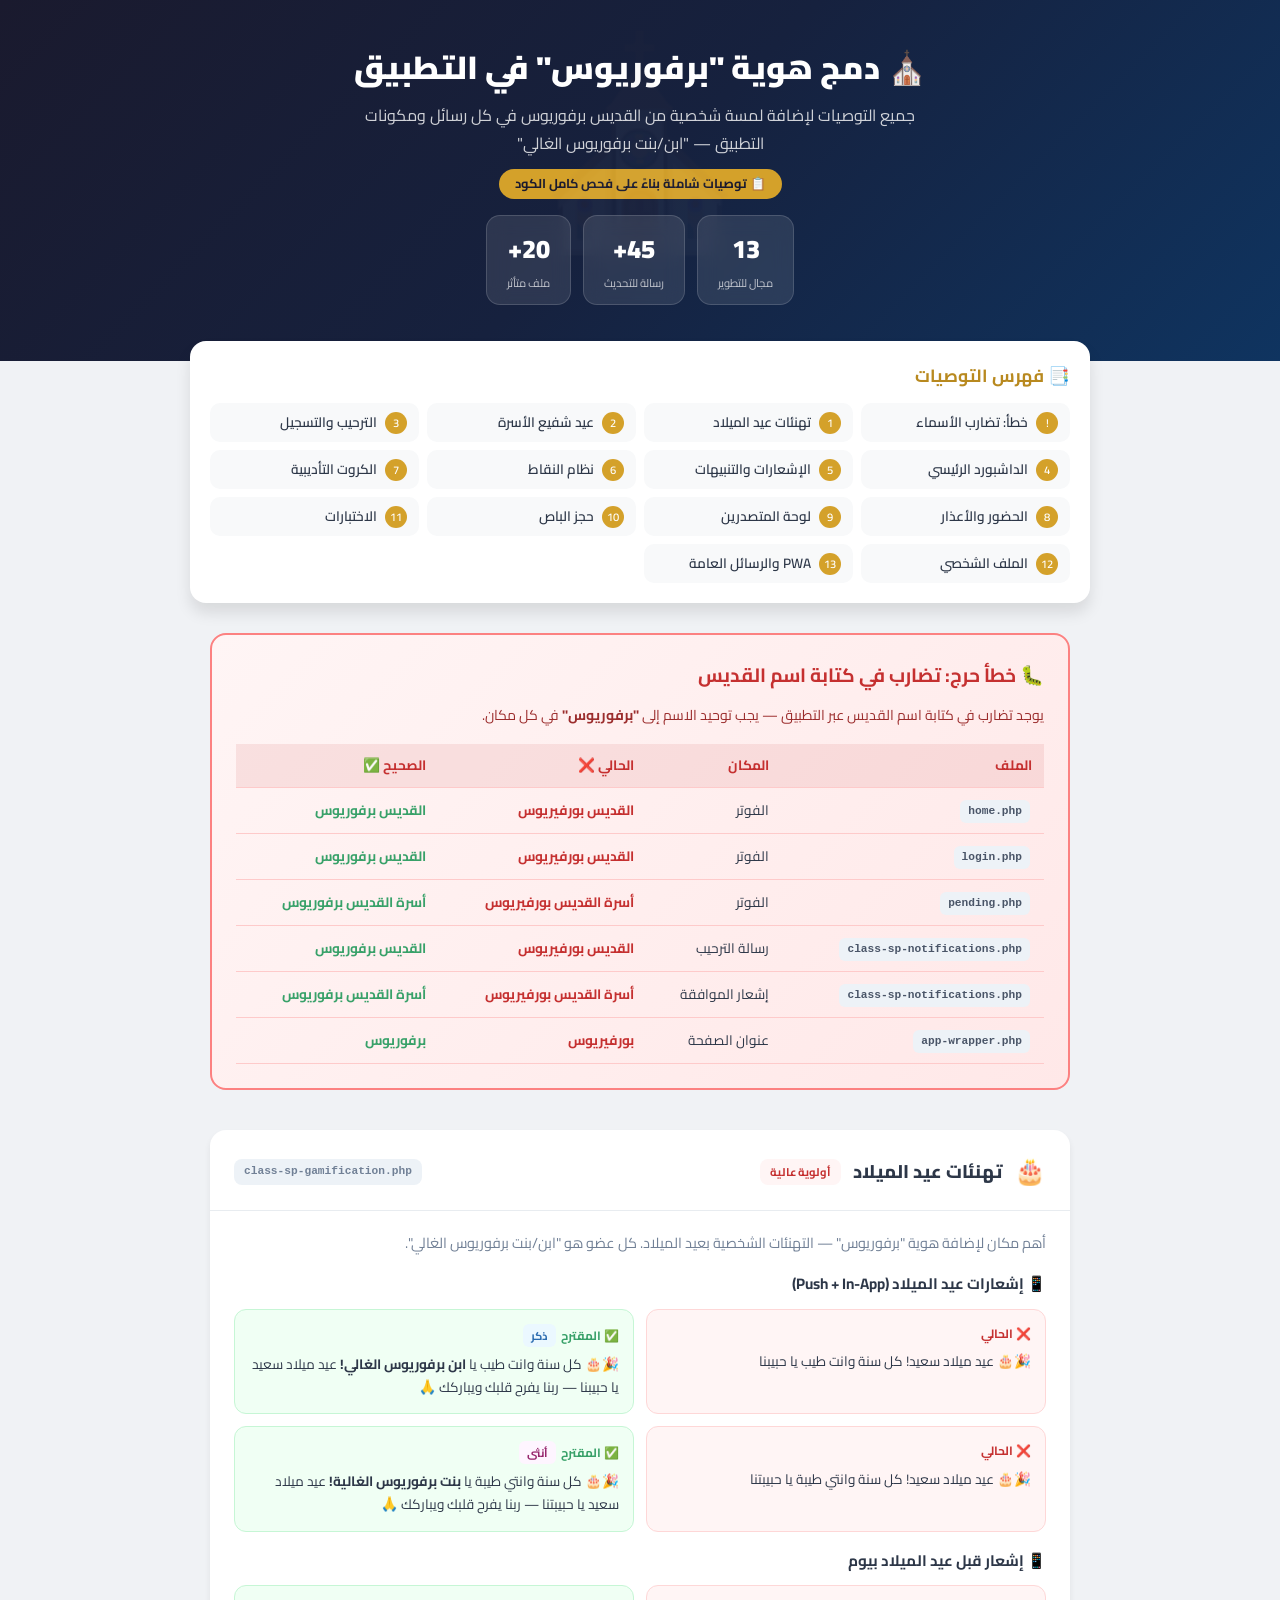
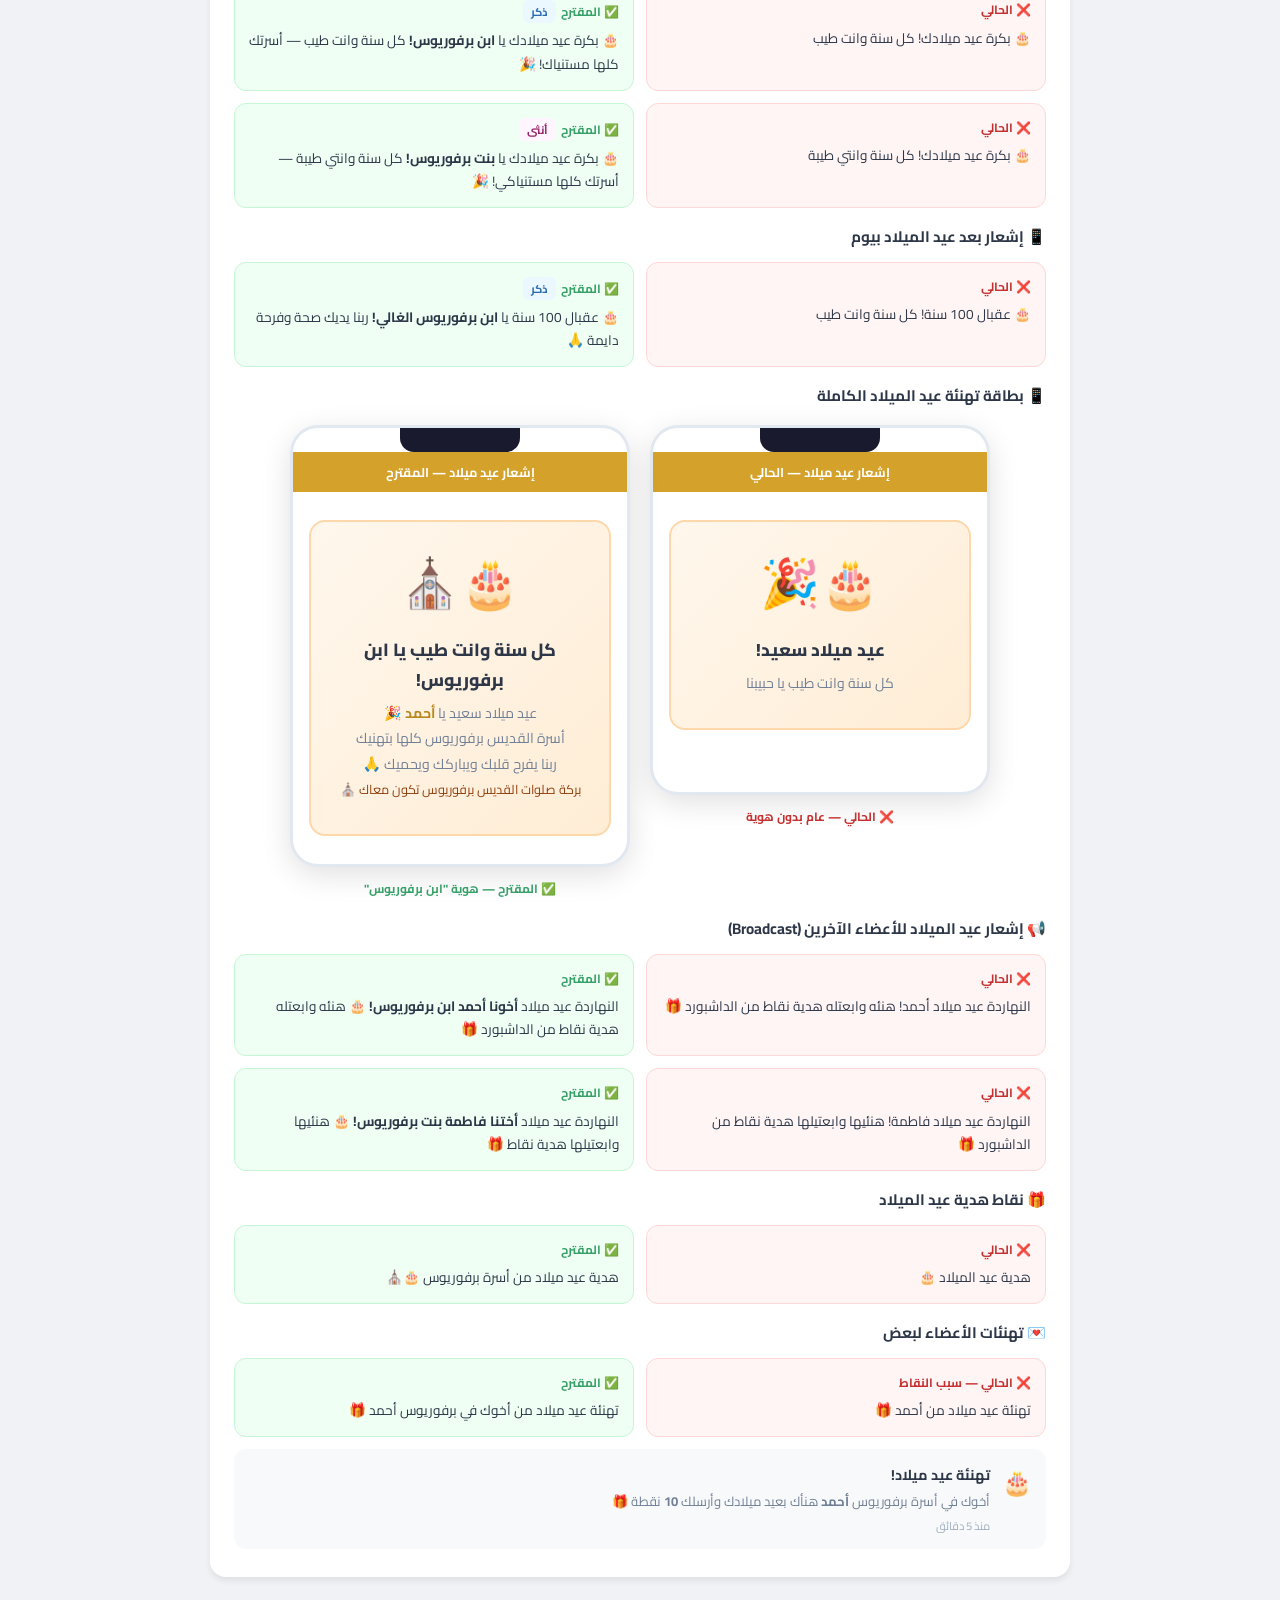
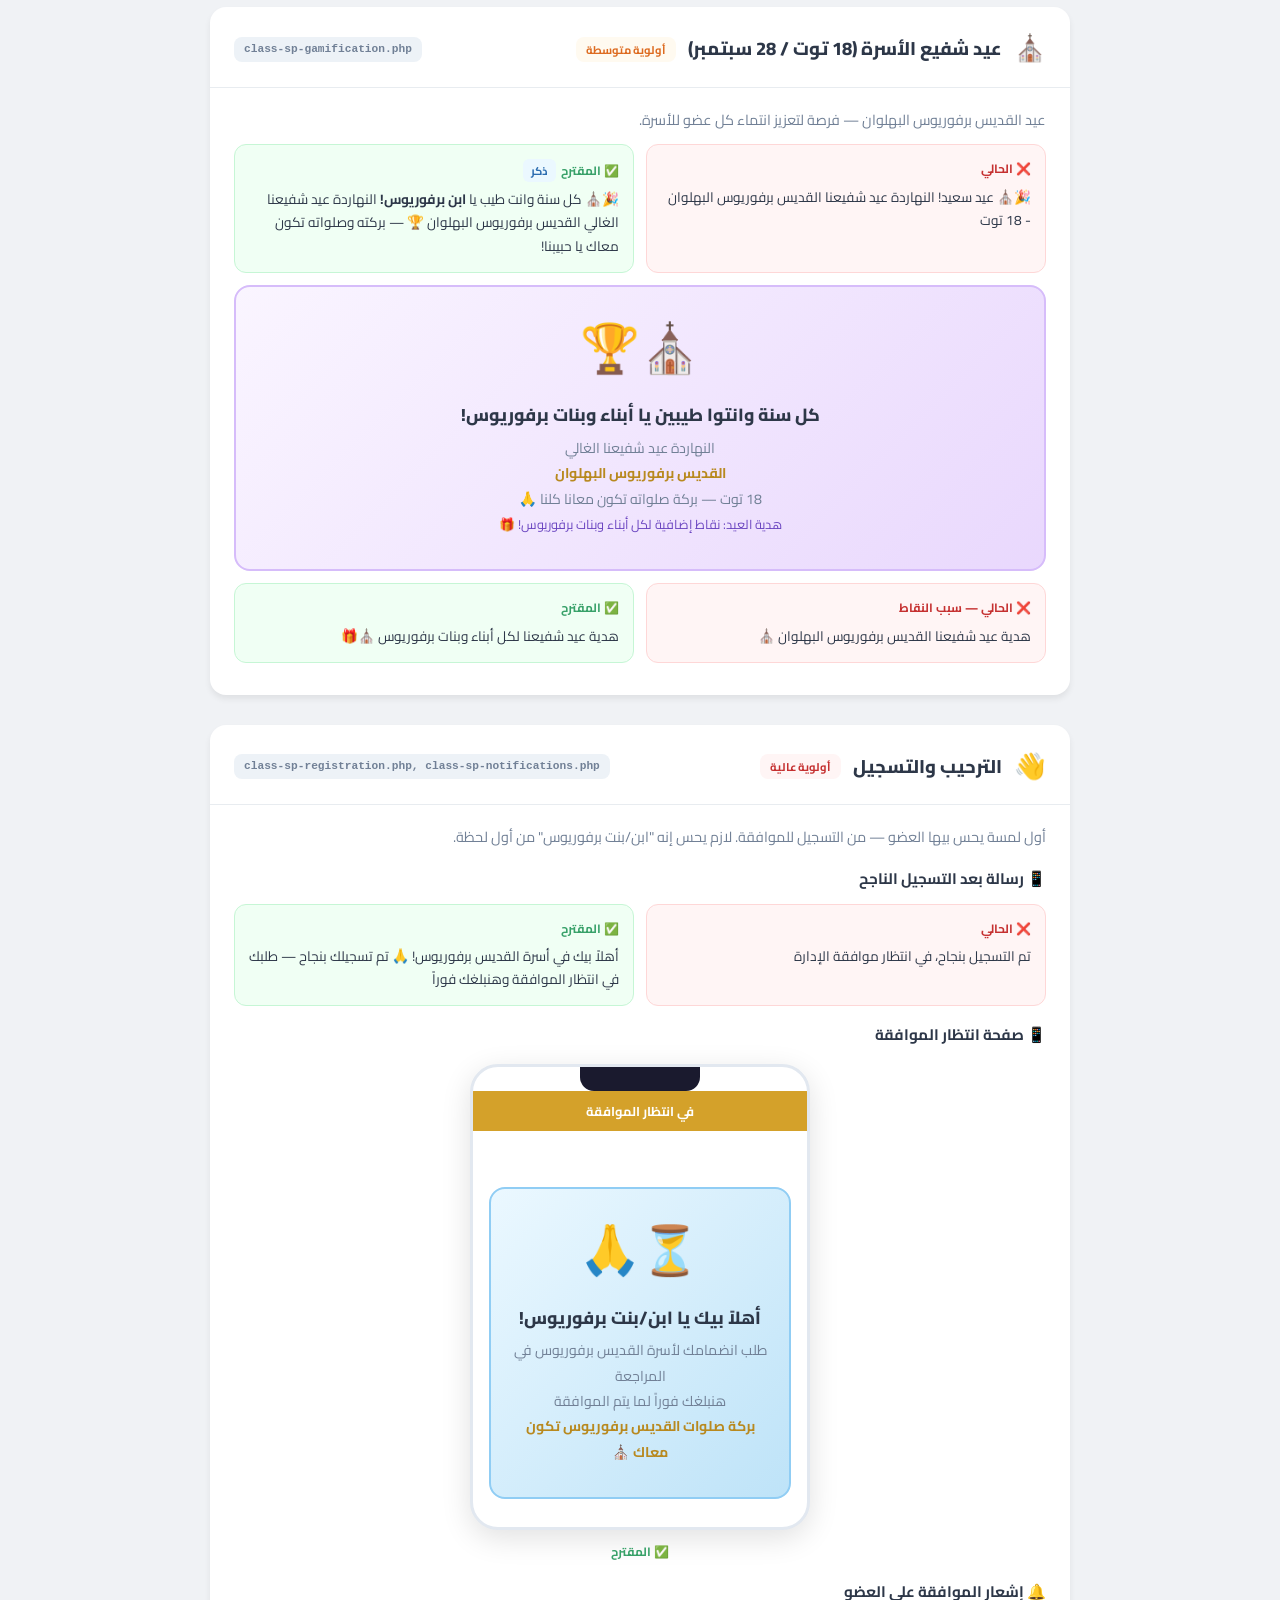
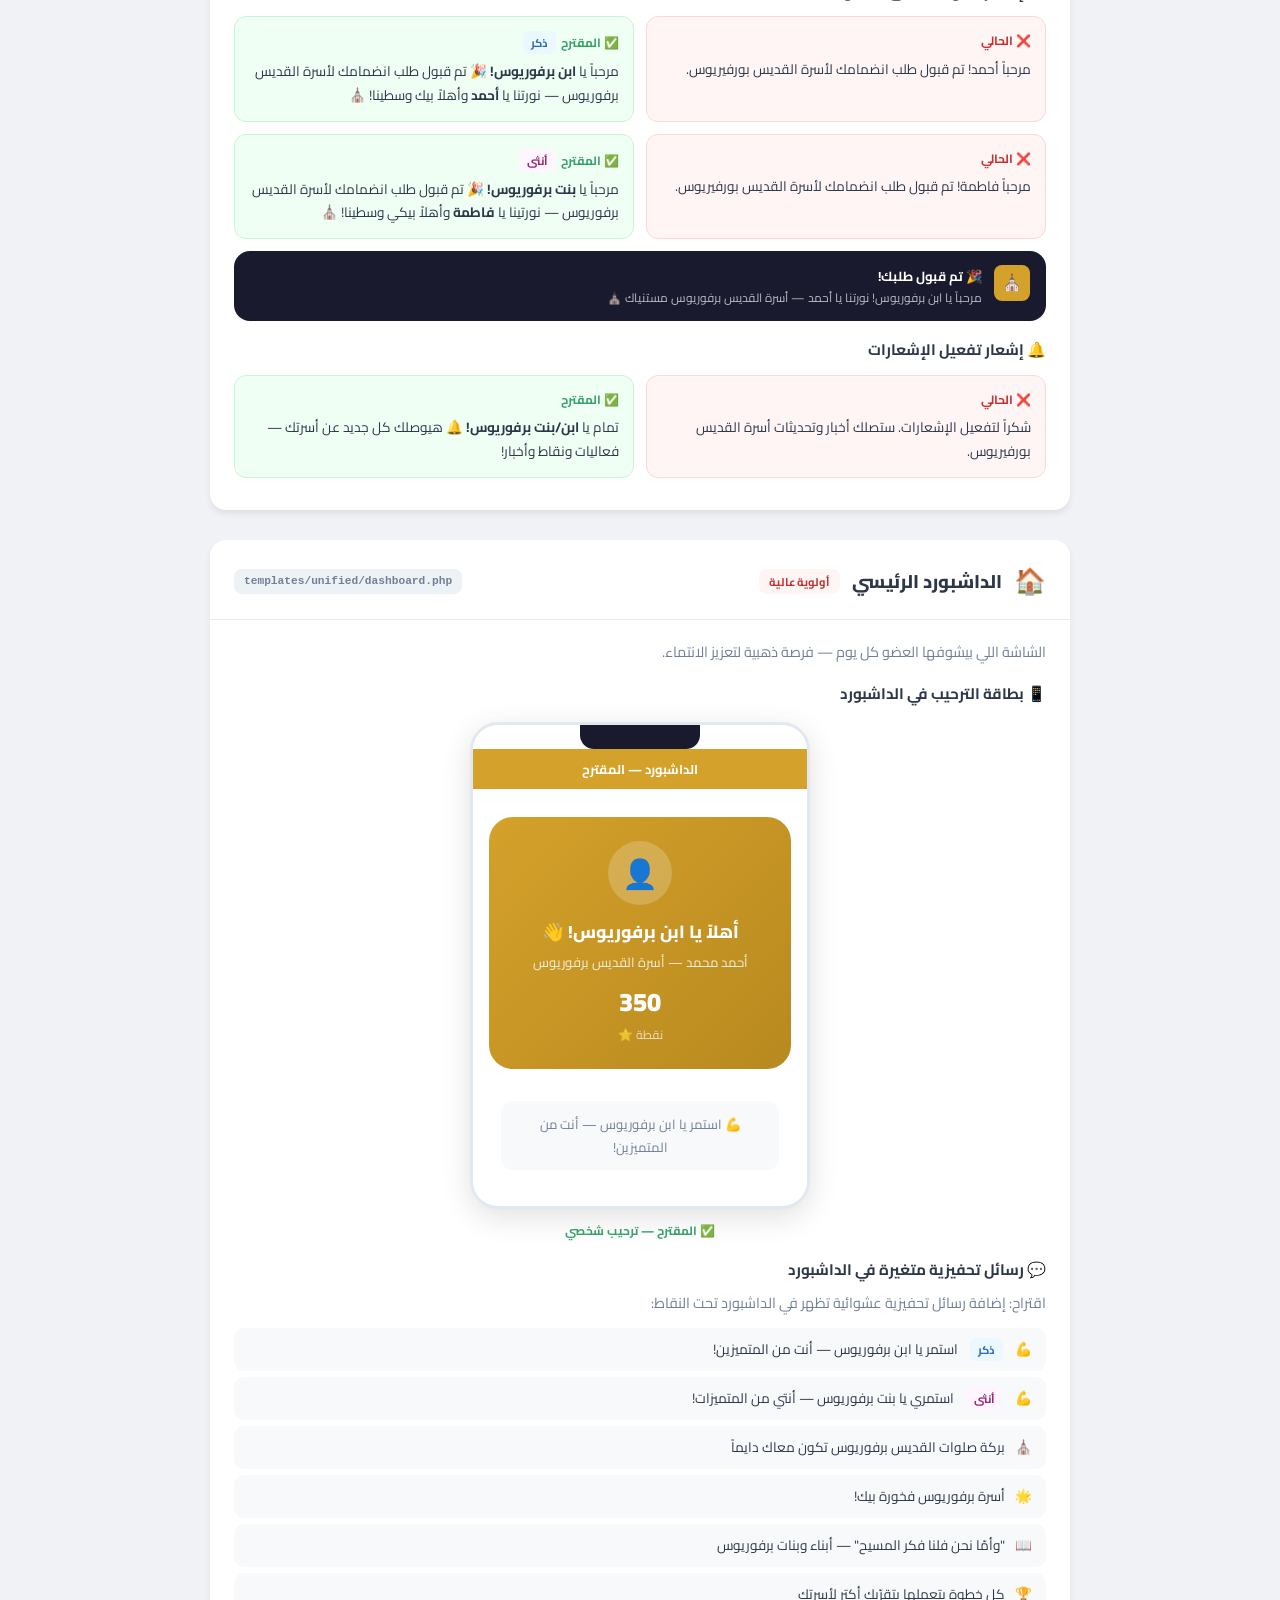
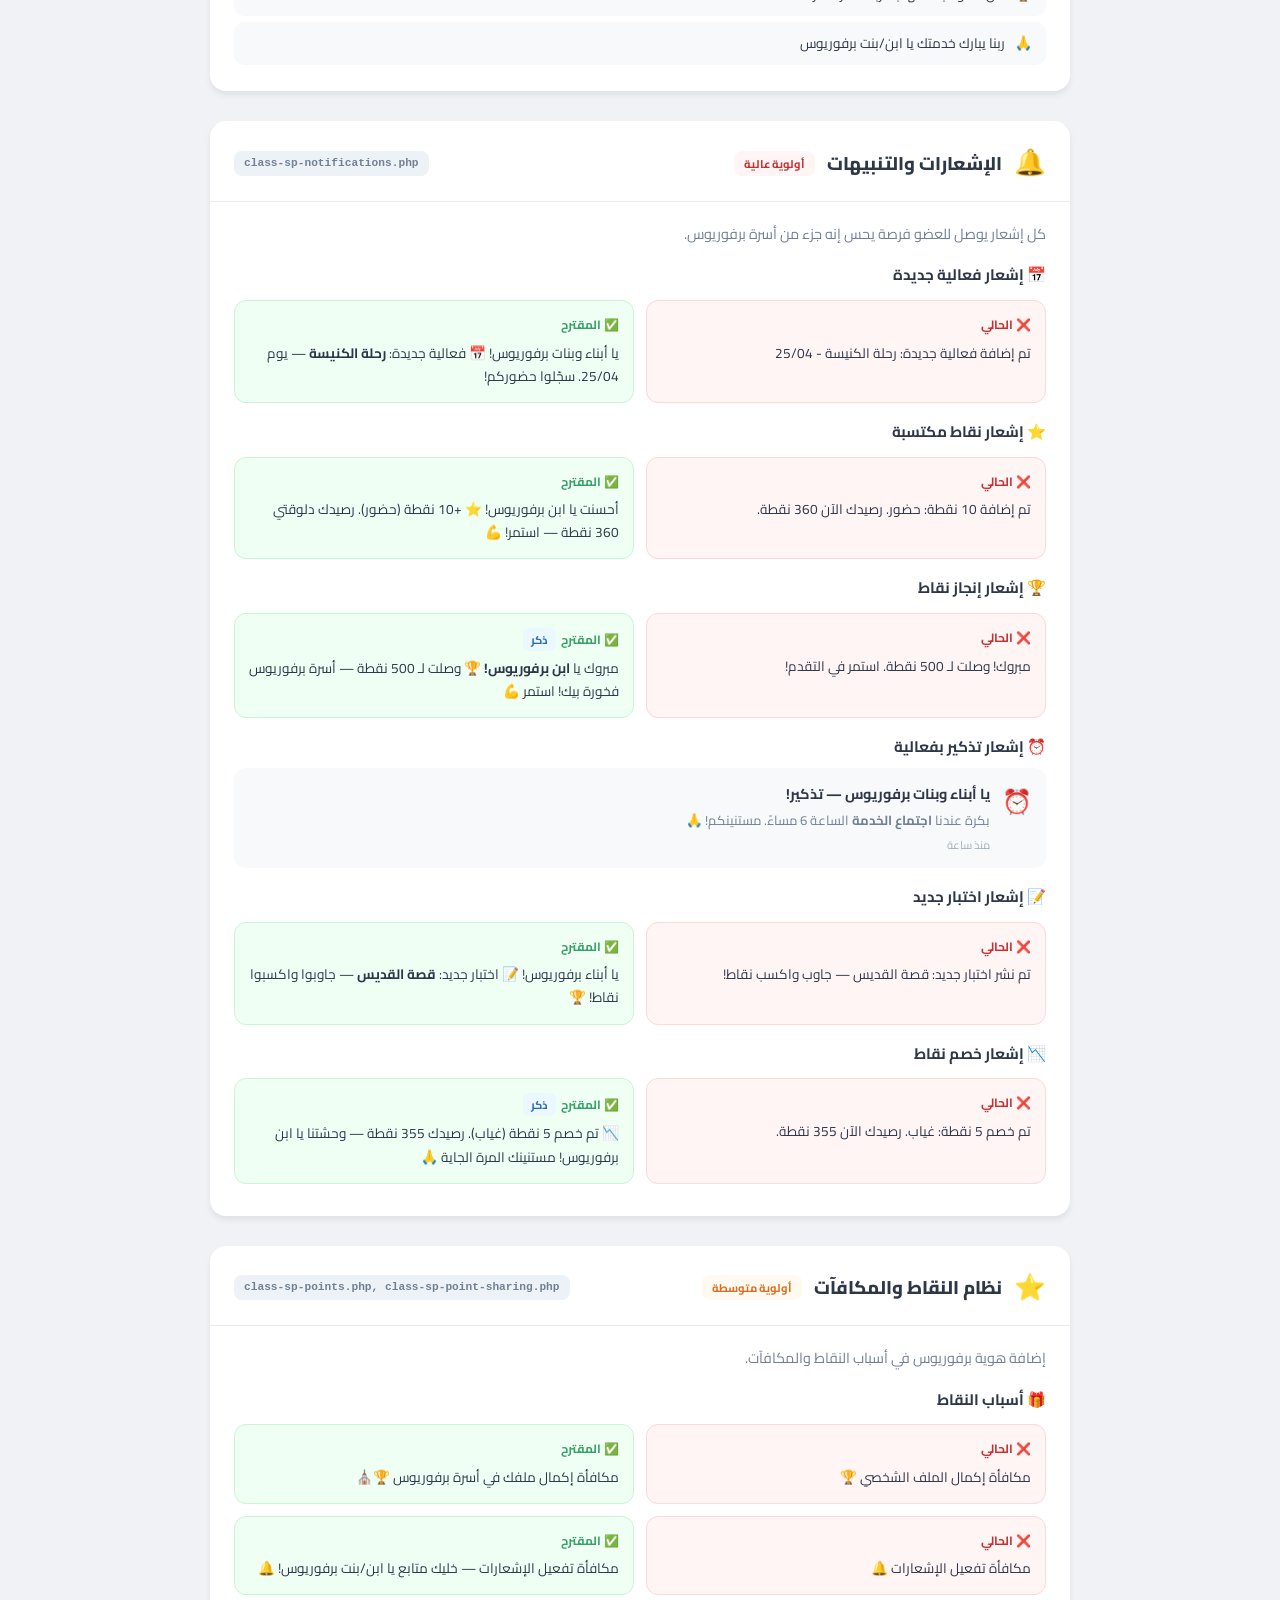
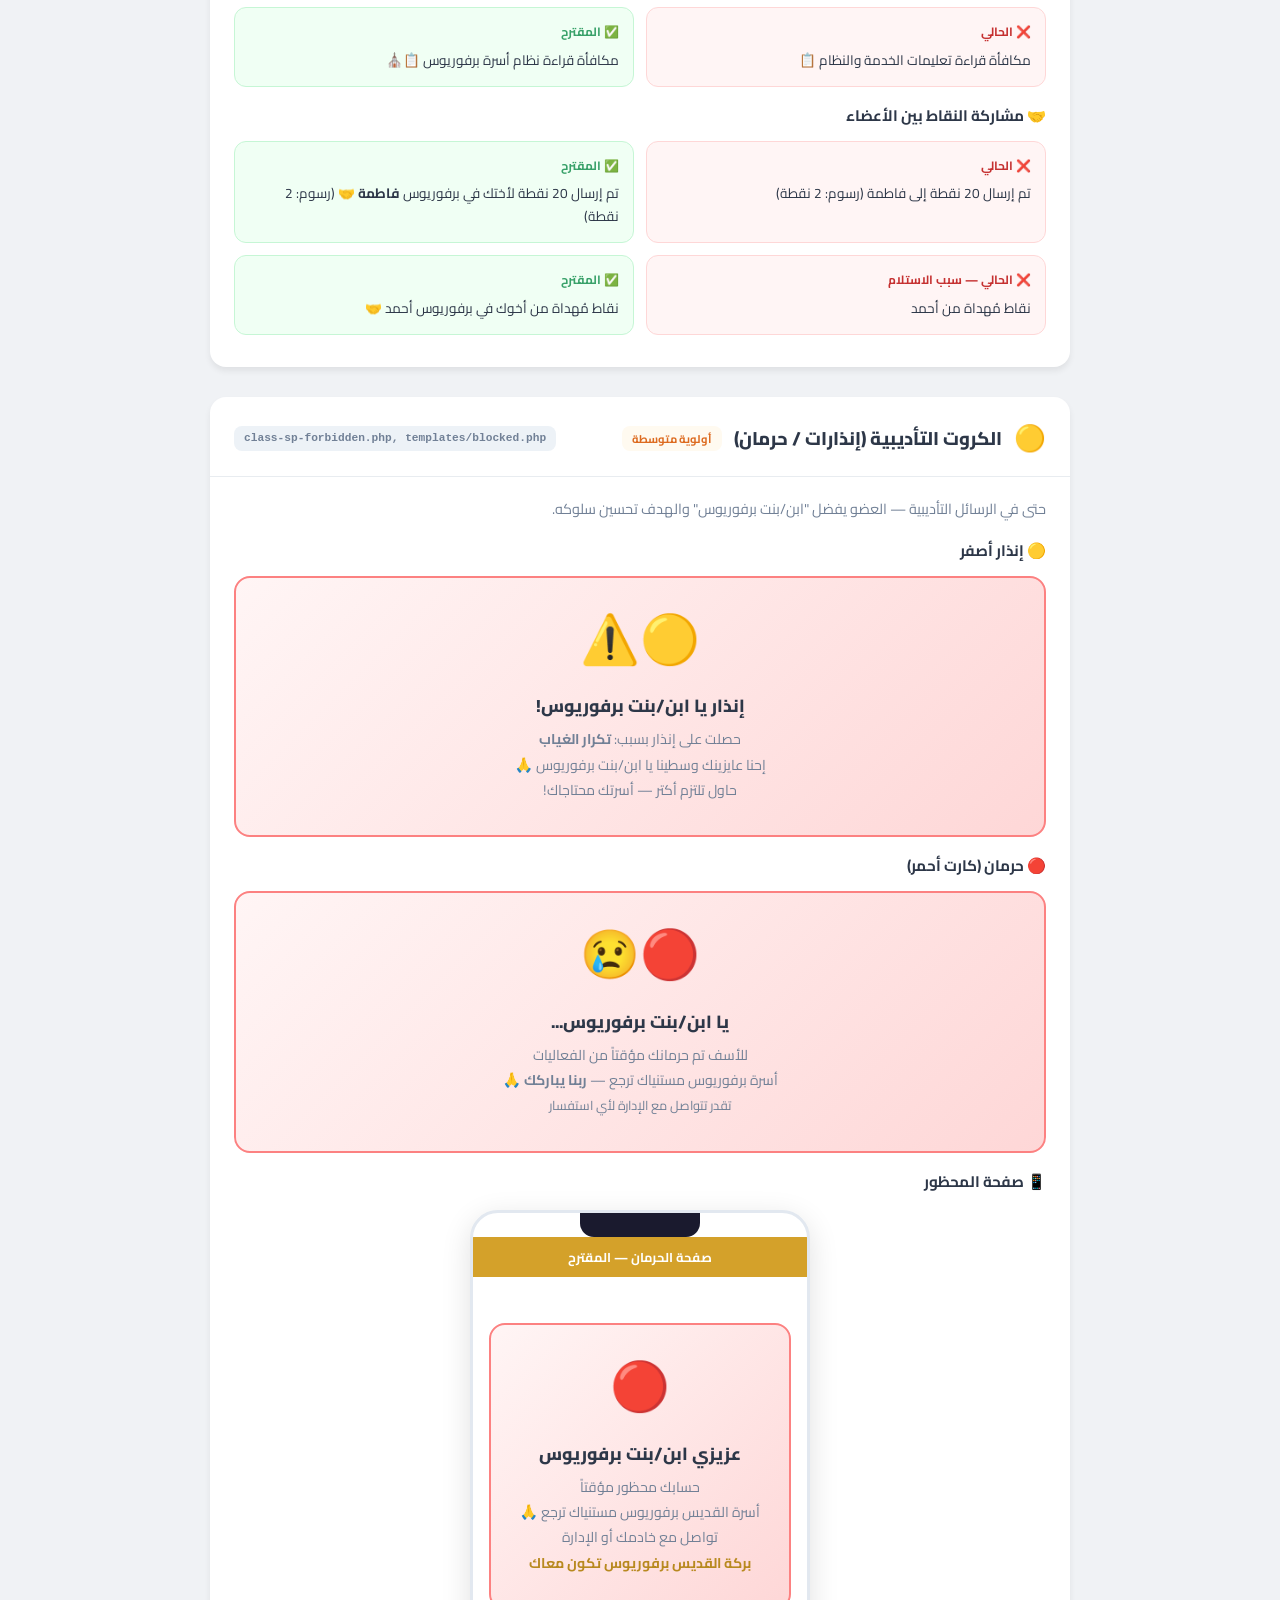
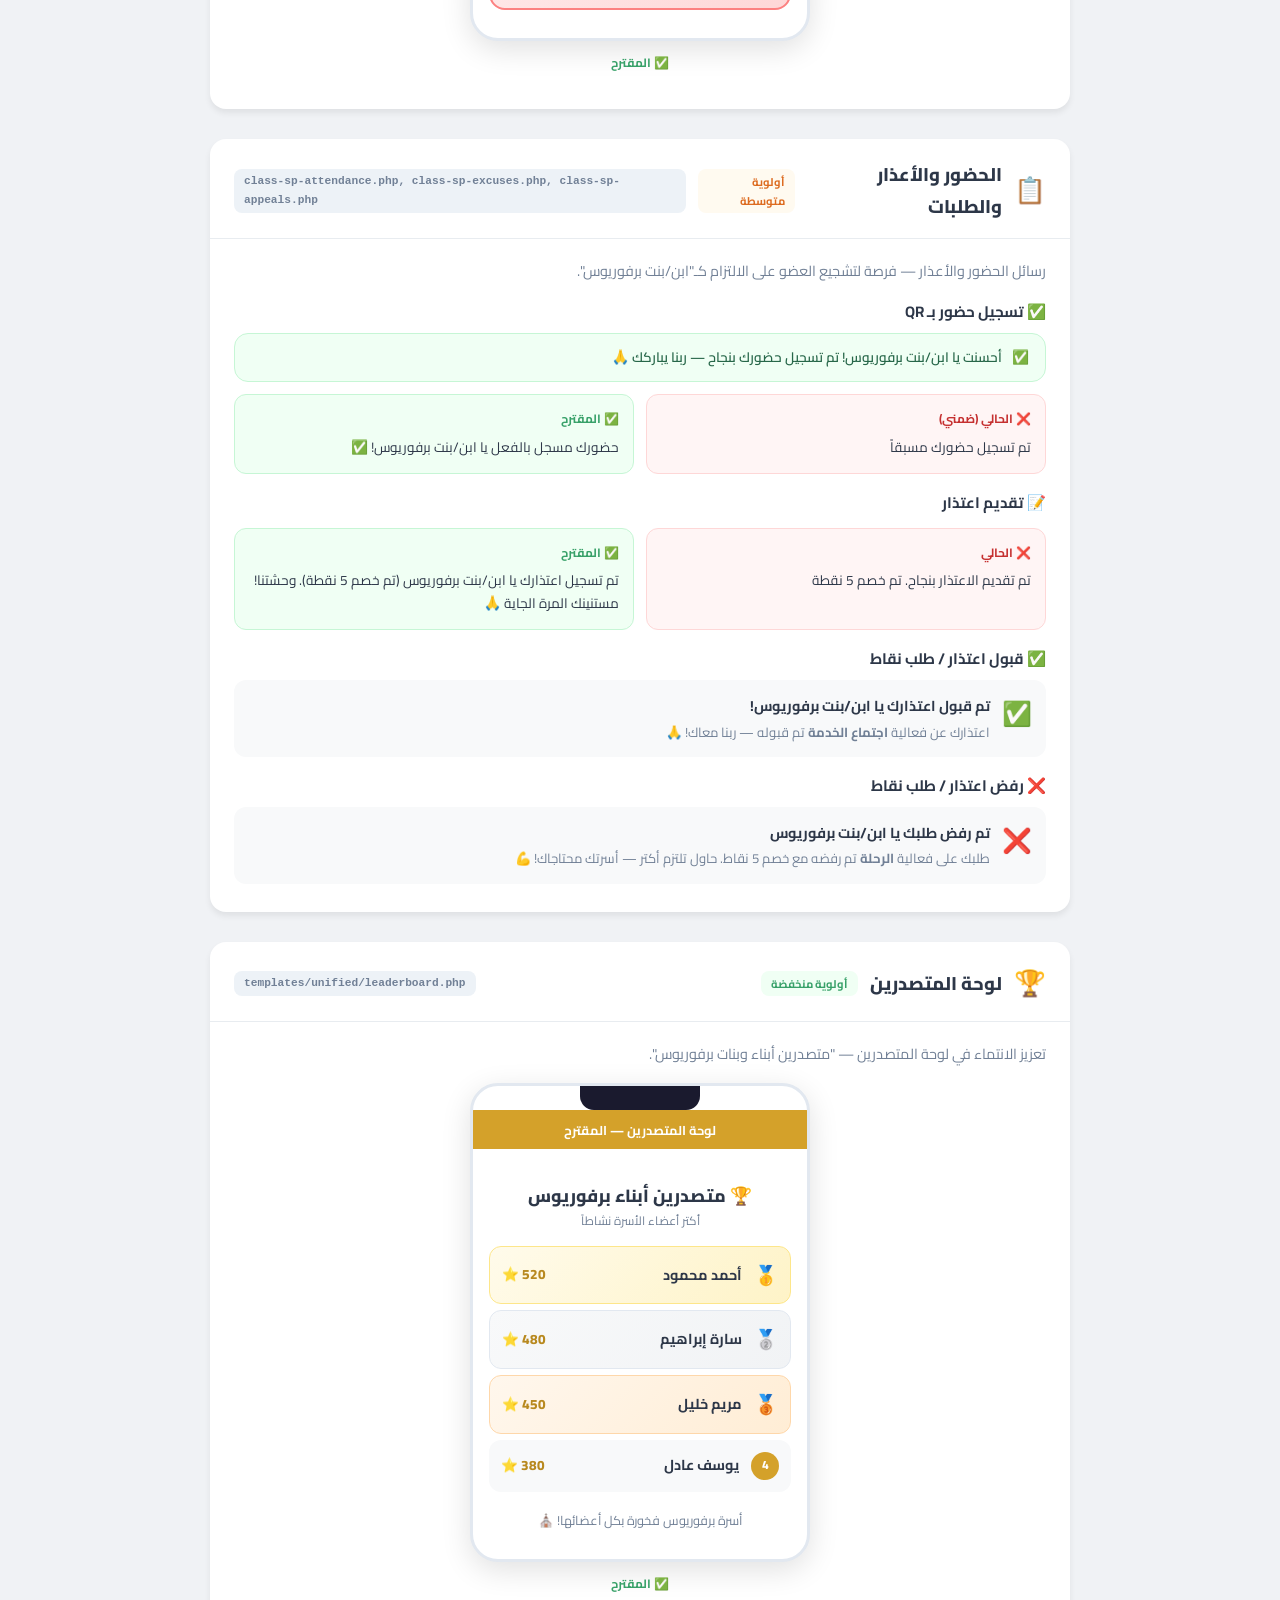
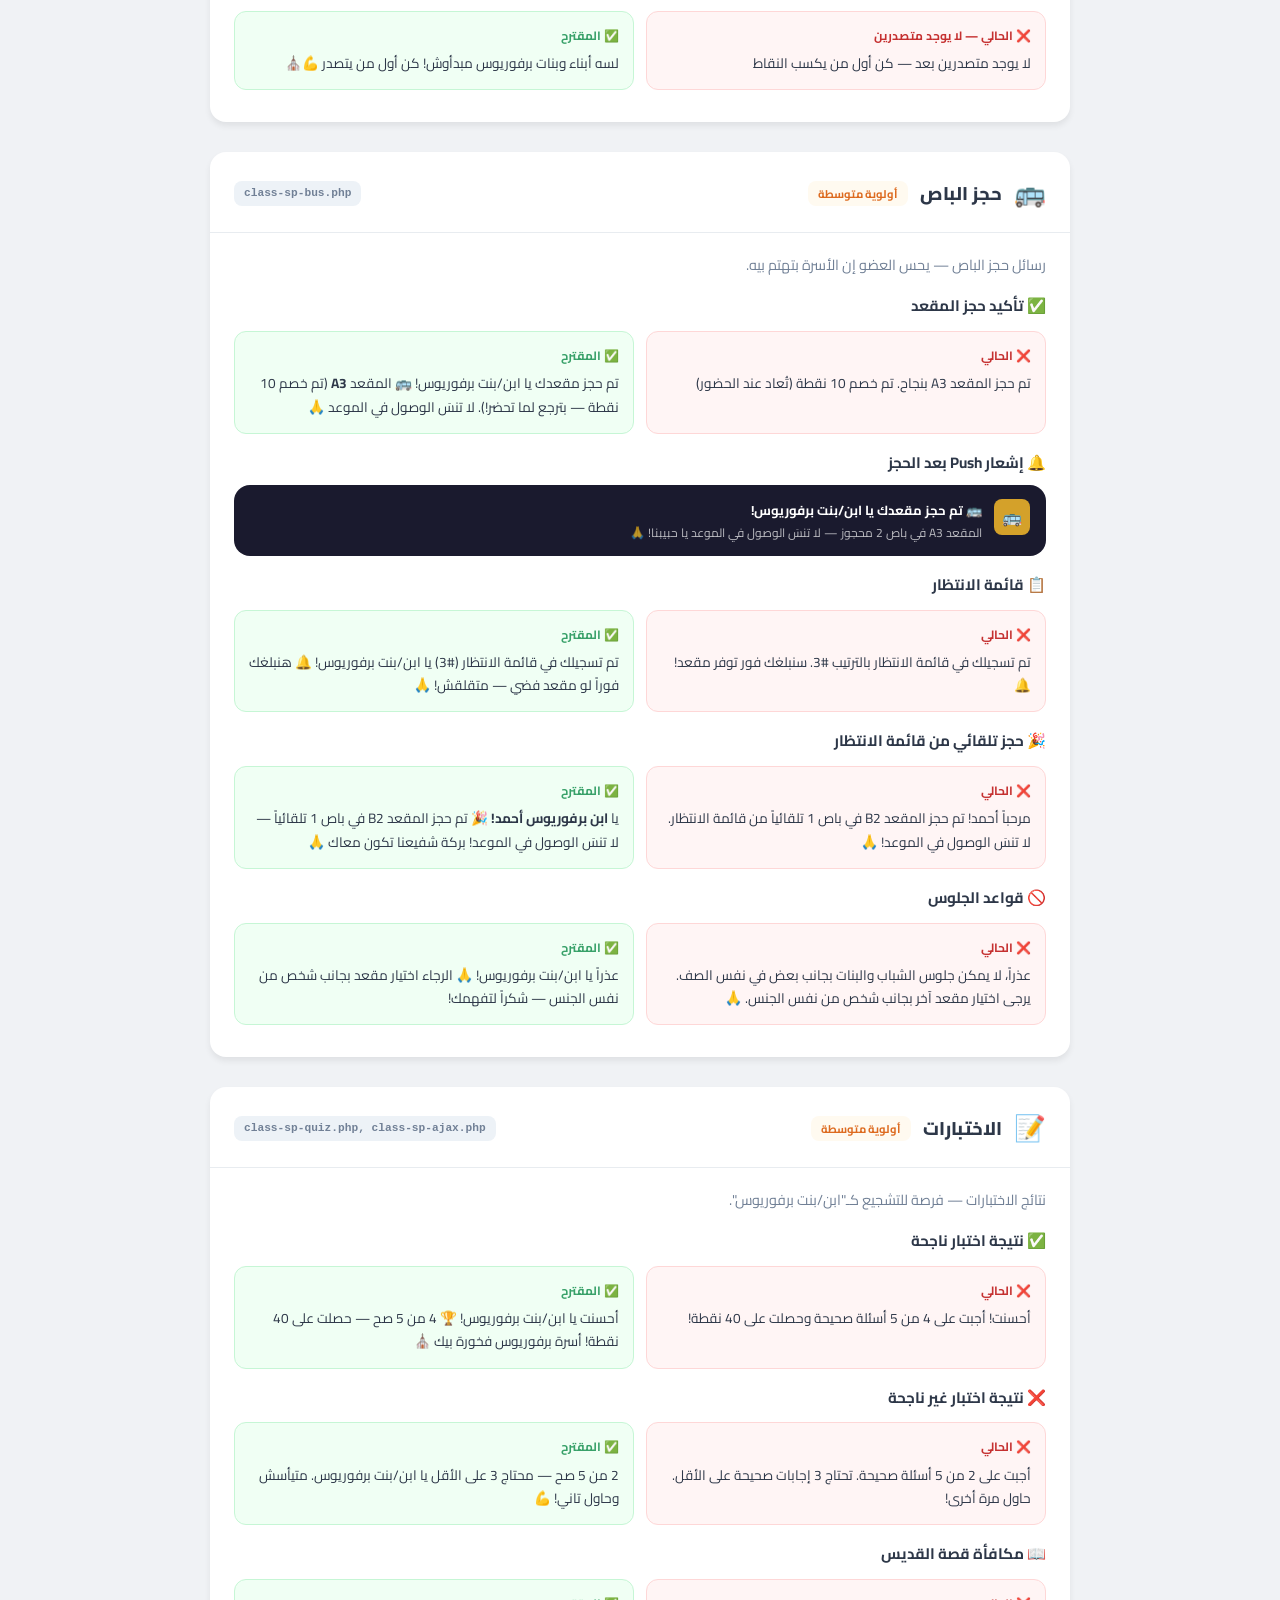
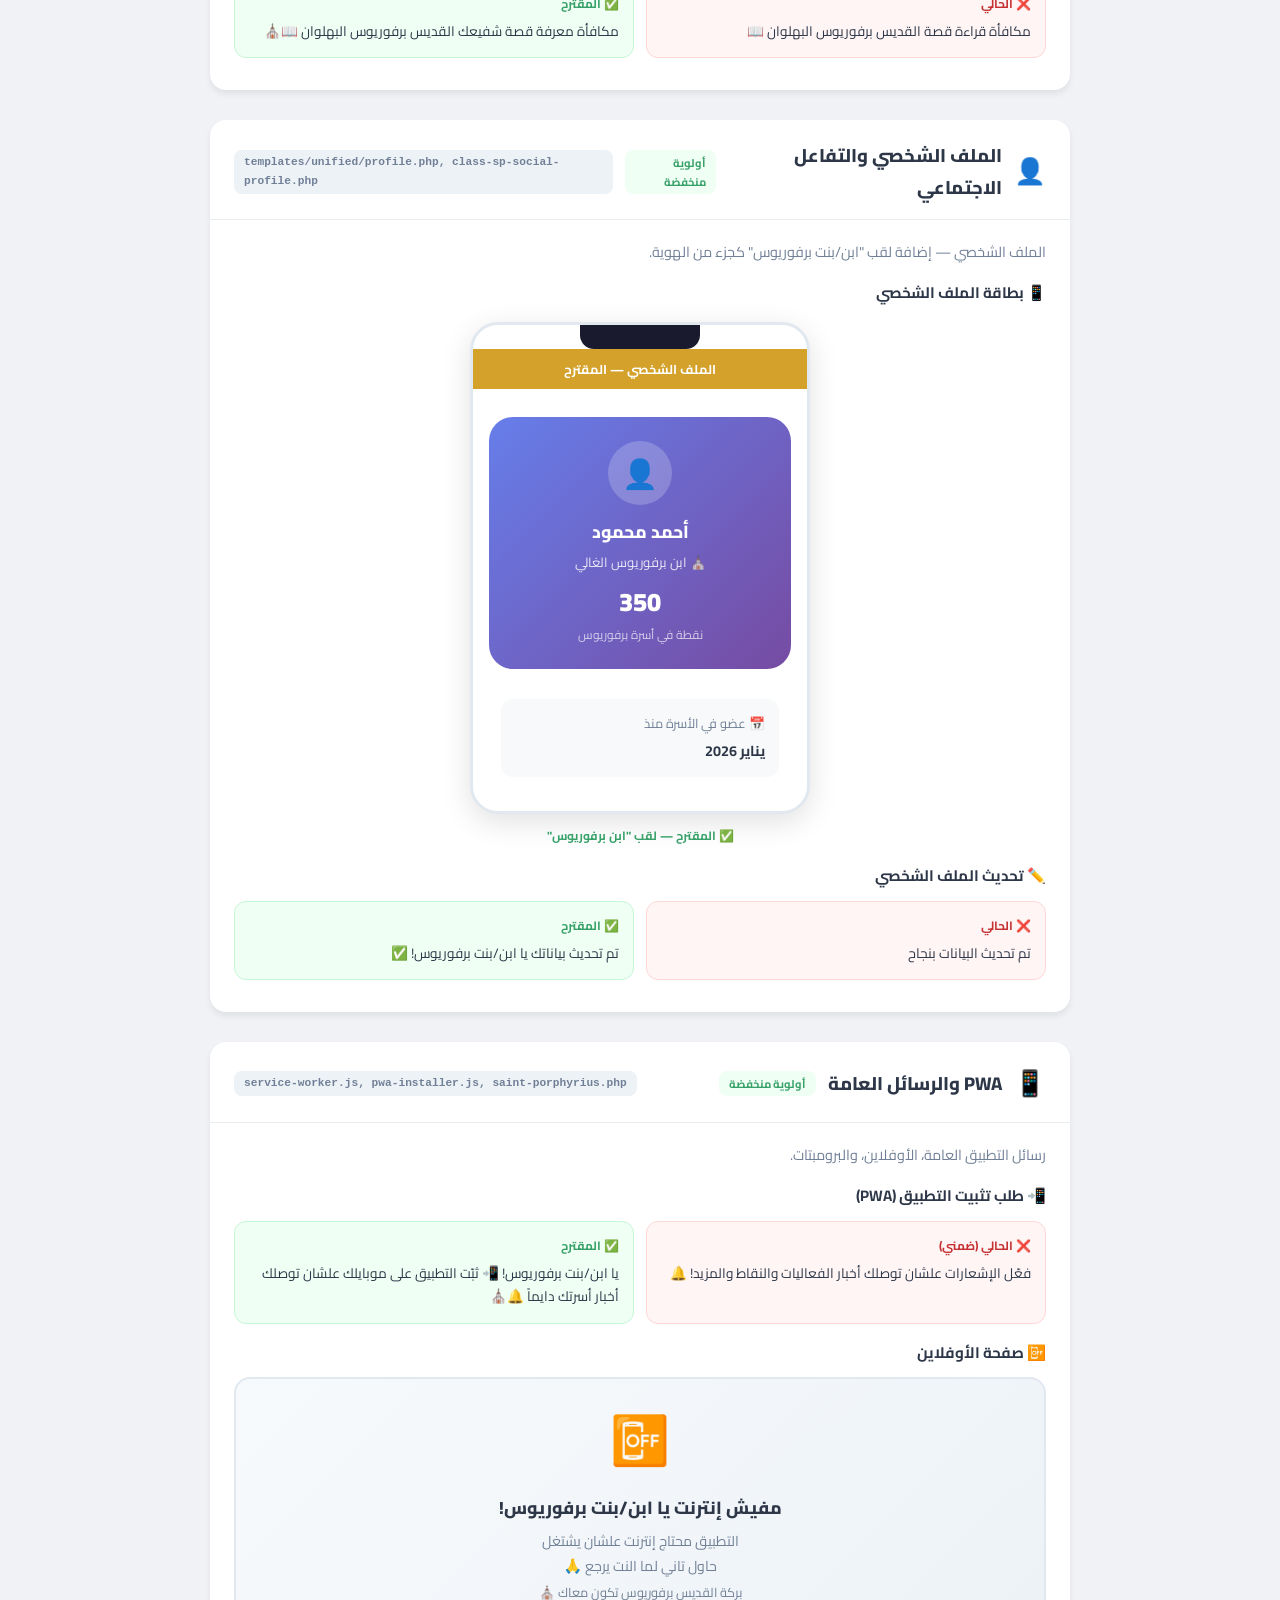
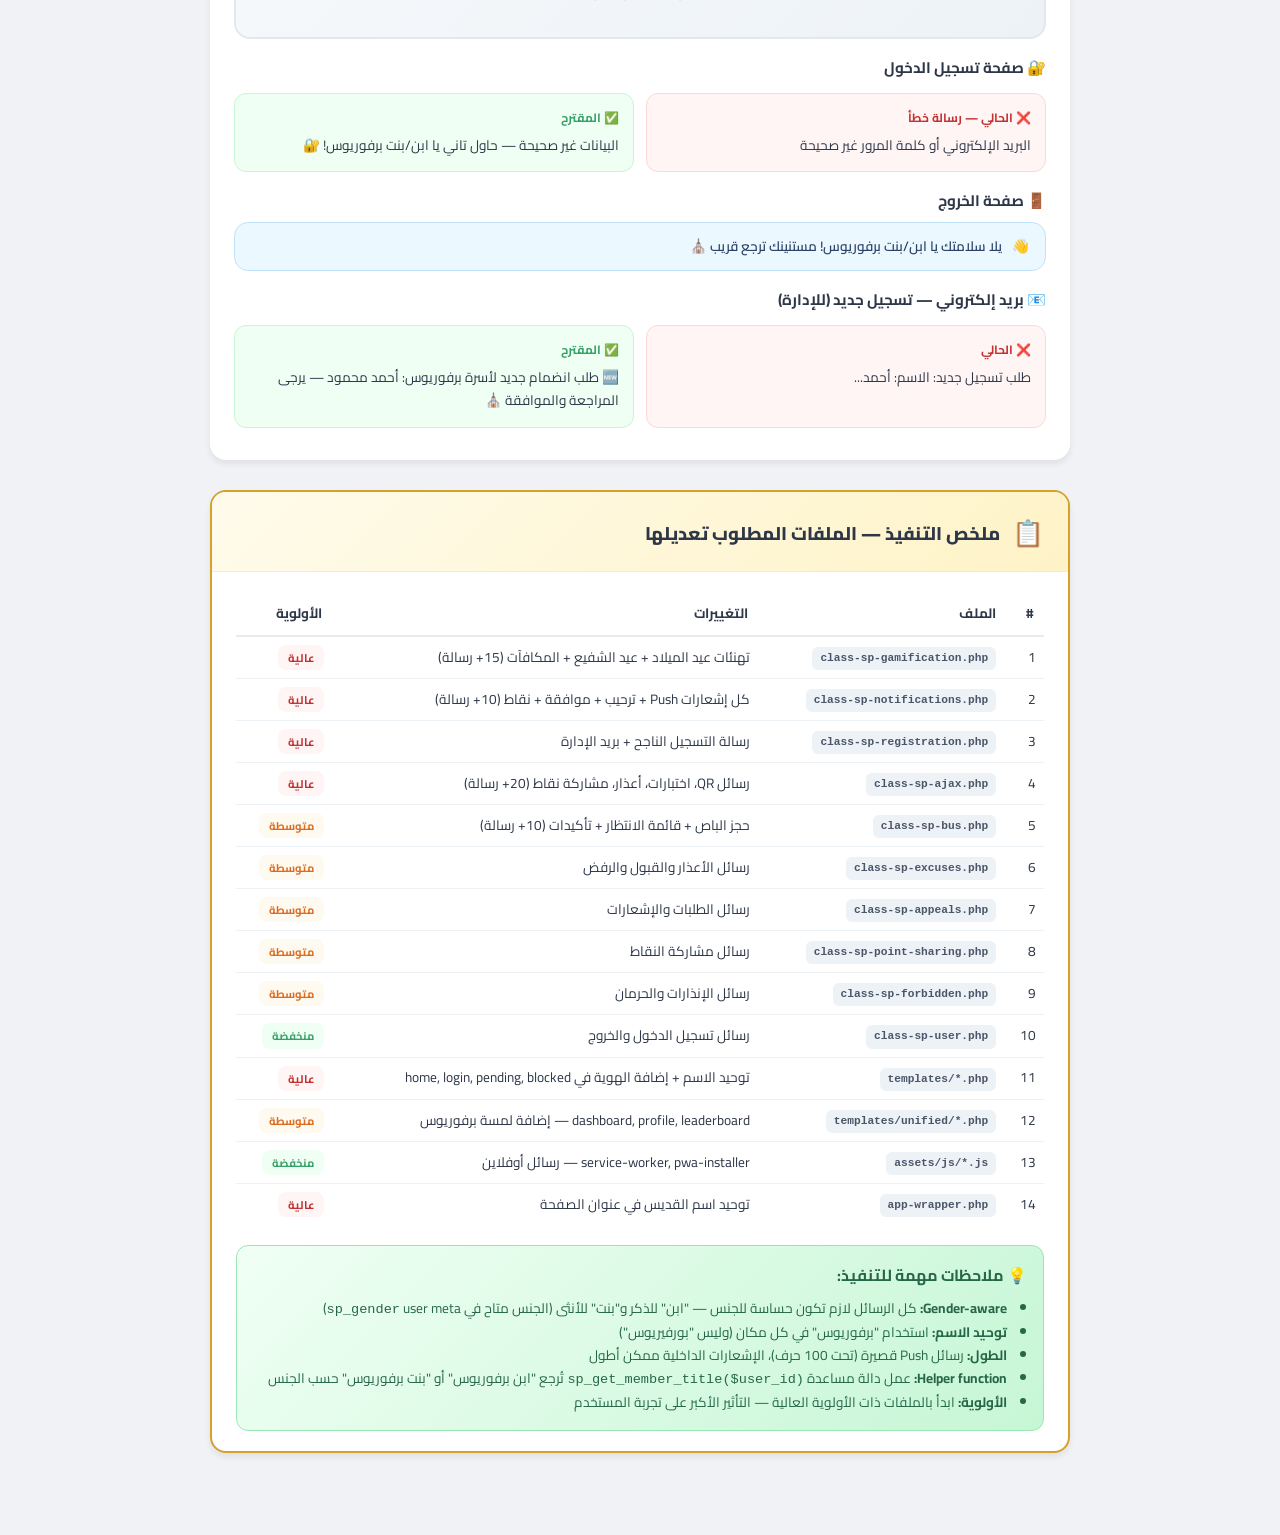
==== mockups/porphyrius-branding-recommendations.html @ 9e877f03 "Refactor code structure for improved readability and maintainability" ====
<!DOCTYPE html>
<html lang="ar" dir="rtl">
<head>
    <meta charset="UTF-8">
    <meta name="viewport" content="width=device-width, initial-scale=1.0">
    <title>توصيات دمج هوية برفوريوس - Saint Porphyrius Branding Recommendations</title>
    <link href="https://fonts.googleapis.com/css2?family=Cairo:wght@400;600;700;800;900&display=swap" rel="stylesheet">
    <style>
        * { margin: 0; padding: 0; box-sizing: border-box; }

        :root {
            --sp-primary: #D4A12A;
            --sp-primary-dark: #B8891F;
            --sp-primary-light: #E8BE4D;
            --sp-secondary: #8B6914;
            --sp-accent: #F2D388;
            --sp-danger: #C53030;
            --sp-success: #38A169;
            --sp-info: #3182CE;
            --sp-bg-primary: #FAFBFC;
            --sp-bg-card: #FFFFFF;
            --sp-text-primary: #2D3748;
            --sp-text-secondary: #718096;
            --sp-border-color: #E8ECF0;
            --sp-radius-md: 12px;
            --sp-radius-lg: 16px;
            --sp-radius-xl: 24px;
            --sp-shadow-md: 0 4px 6px rgba(0,0,0,0.07);
            --sp-shadow-lg: 0 10px 15px rgba(0,0,0,0.1);
        }

        body {
            font-family: 'Cairo', -apple-system, BlinkMacSystemFont, 'Segoe UI', sans-serif;
            background: #f0f2f5;
            color: var(--sp-text-primary);
            line-height: 1.7;
        }

        /* ===== PAGE HEADER ===== */
        .page-header {
            background: linear-gradient(135deg, #1a1a2e 0%, #16213e 50%, #0f3460 100%);
            color: white;
            padding: 40px 20px;
            text-align: center;
            position: relative;
            overflow: hidden;
        }
        .page-header::before {
            content: '⛪';
            position: absolute;
            font-size: 200px;
            opacity: 0.03;
            top: -30px;
            left: 50%;
            transform: translateX(-50%);
        }
        .page-header h1 {
            font-size: 2rem;
            font-weight: 900;
            margin-bottom: 8px;
        }
        .page-header p {
            font-size: 1rem;
            opacity: 0.8;
            max-width: 600px;
            margin: 0 auto;
        }
        .page-header .badge {
            display: inline-block;
            background: var(--sp-primary);
            color: #1a1a2e;
            padding: 4px 16px;
            border-radius: 20px;
            font-size: 0.8rem;
            font-weight: 700;
            margin-top: 12px;
        }

        /* ===== NAV ===== */
        .toc {
            background: white;
            padding: 20px;
            max-width: 900px;
            margin: -20px auto 30px;
            border-radius: var(--sp-radius-lg);
            box-shadow: var(--sp-shadow-lg);
            position: relative;
            z-index: 2;
        }
        .toc h2 {
            font-size: 1.1rem;
            margin-bottom: 12px;
            color: var(--sp-primary-dark);
        }
        .toc-grid {
            display: grid;
            grid-template-columns: repeat(auto-fill, minmax(200px, 1fr));
            gap: 8px;
        }
        .toc a {
            display: flex;
            align-items: center;
            gap: 8px;
            padding: 8px 12px;
            background: #f8f9fa;
            border-radius: 10px;
            text-decoration: none;
            color: var(--sp-text-primary);
            font-size: 0.85rem;
            font-weight: 600;
            transition: all 0.2s;
        }
        .toc a:hover { background: #fff7ed; color: var(--sp-primary-dark); }
        .toc a .num {
            background: var(--sp-primary);
            color: white;
            width: 22px;
            height: 22px;
            border-radius: 50%;
            display: flex;
            align-items: center;
            justify-content: center;
            font-size: 0.7rem;
            flex-shrink: 0;
        }

        /* ===== CONTENT ===== */
        .content { max-width: 900px; margin: 0 auto; padding: 0 20px 60px; }

        /* ===== BUG SECTION ===== */
        .bug-section {
            background: linear-gradient(135deg, #fff5f5, #ffe8e8);
            border: 2px solid #fc8181;
            border-radius: var(--sp-radius-lg);
            padding: 24px;
            margin-bottom: 40px;
        }
        .bug-section h2 {
            color: var(--sp-danger);
            font-size: 1.2rem;
            margin-bottom: 12px;
            display: flex;
            align-items: center;
            gap: 8px;
        }
        .bug-table {
            width: 100%;
            border-collapse: collapse;
            font-size: 0.85rem;
        }
        .bug-table th, .bug-table td {
            padding: 10px 12px;
            text-align: right;
            border-bottom: 1px solid #fecaca;
        }
        .bug-table th {
            background: rgba(197, 48, 48, 0.1);
            font-weight: 700;
            color: var(--sp-danger);
        }
        .bug-table .wrong { color: var(--sp-danger); font-weight: 700; }
        .bug-table .correct { color: var(--sp-success); font-weight: 700; }

        /* ===== SECTION ===== */
        .section {
            background: white;
            border-radius: var(--sp-radius-lg);
            box-shadow: var(--sp-shadow-md);
            margin-bottom: 30px;
            overflow: hidden;
        }
        .section-header {
            padding: 20px 24px 16px;
            border-bottom: 1px solid var(--sp-border-color);
            display: flex;
            align-items: center;
            gap: 12px;
        }
        .section-header .icon {
            font-size: 1.6rem;
        }
        .section-header h2 {
            font-size: 1.15rem;
            font-weight: 800;
            color: var(--sp-text-primary);
        }
        .section-header .file-tag {
            margin-right: auto;
            background: #edf2f7;
            padding: 3px 10px;
            border-radius: 8px;
            font-size: 0.7rem;
            font-weight: 600;
            color: var(--sp-text-secondary);
            direction: ltr;
            font-family: 'SF Mono', 'Fira Code', monospace;
        }
        .section-body { padding: 20px 24px; }
        .section-body p { margin-bottom: 12px; font-size: 0.9rem; color: var(--sp-text-secondary); }

        .priority {
            display: inline-flex;
            align-items: center;
            gap: 4px;
            padding: 3px 10px;
            border-radius: 8px;
            font-size: 0.7rem;
            font-weight: 700;
        }
        .priority.high { background: #fff5f5; color: #c53030; }
        .priority.medium { background: #fffaf0; color: #dd6b20; }
        .priority.low { background: #f0fff4; color: #38a169; }

        /* ===== MOCKUP PHONES ===== */
        .phone-row {
            display: flex;
            gap: 20px;
            flex-wrap: wrap;
            justify-content: center;
            margin: 16px 0;
        }
        .phone {
            width: 340px;
            background: white;
            border-radius: 28px;
            box-shadow: 0 8px 30px rgba(0,0,0,0.12);
            overflow: hidden;
            border: 3px solid #e2e8f0;
            flex-shrink: 0;
        }
        .phone-notch {
            width: 120px;
            height: 24px;
            background: #1a1a2e;
            margin: 0 auto;
            border-radius: 0 0 14px 14px;
        }
        .phone-status {
            background: var(--sp-primary);
            color: white;
            padding: 10px 16px 8px;
            font-size: 0.8rem;
            font-weight: 700;
            text-align: center;
        }
        .phone-content {
            padding: 16px;
            min-height: 300px;
        }
        .phone-label {
            text-align: center;
            font-size: 0.75rem;
            font-weight: 700;
            color: var(--sp-text-secondary);
            padding: 8px 0 0;
            margin-top: 4px;
        }
        .phone-label.before { color: var(--sp-danger); }
        .phone-label.after { color: var(--sp-success); }

        /* ===== COMPARISON CARDS ===== */
        .compare {
            display: grid;
            grid-template-columns: 1fr 1fr;
            gap: 12px;
            margin: 12px 0;
        }
        .compare-card {
            padding: 14px;
            border-radius: var(--sp-radius-md);
            font-size: 0.85rem;
        }
        .compare-card.before {
            background: #fff5f5;
            border: 1px solid #fed7d7;
        }
        .compare-card.before .label { color: var(--sp-danger); font-weight: 700; font-size: 0.75rem; margin-bottom: 6px; }
        .compare-card.after {
            background: #f0fff4;
            border: 1px solid #c6f6d5;
        }
        .compare-card.after .label { color: var(--sp-success); font-weight: 700; font-size: 0.75rem; margin-bottom: 6px; }

        /* ===== NOTIFICATION MOCKUPS ===== */
        .notif-mockup {
            background: #f8f9fa;
            border-radius: var(--sp-radius-md);
            padding: 14px;
            margin: 8px 0;
            display: flex;
            gap: 12px;
            align-items: flex-start;
        }
        .notif-icon {
            font-size: 1.5rem;
            flex-shrink: 0;
        }
        .notif-body { flex: 1; }
        .notif-title { font-size: 0.9rem; font-weight: 700; margin-bottom: 2px; }
        .notif-text { font-size: 0.82rem; color: var(--sp-text-secondary); }
        .notif-time { font-size: 0.7rem; color: #a0aec0; margin-top: 4px; }

        /* ===== CARD MOCKUPS ===== */
        .card-mockup {
            border-radius: var(--sp-radius-lg);
            padding: 20px;
            margin: 12px 0;
            text-align: center;
        }
        .card-mockup.birthday {
            background: linear-gradient(135deg, #fff7ed, #ffedd5);
            border: 2px solid #fed7aa;
        }
        .card-mockup.welcome {
            background: linear-gradient(135deg, #ebf8ff, #bee3f8);
            border: 2px solid #90cdf4;
        }
        .card-mockup.discipline {
            background: linear-gradient(135deg, #fff5f5, #fed7d7);
            border: 2px solid #fc8181;
        }
        .card-mockup.success {
            background: linear-gradient(135deg, #f0fff4, #c6f6d5);
            border: 2px solid #9ae6b4;
        }
        .card-mockup.feast {
            background: linear-gradient(135deg, #faf5ff, #e9d8fd);
            border: 2px solid #d6bcfa;
        }
        .card-mockup .big-emoji { font-size: 3rem; margin-bottom: 12px; }
        .card-mockup h3 { font-size: 1.1rem; font-weight: 800; margin-bottom: 6px; }
        .card-mockup p { font-size: 0.88rem; color: var(--sp-text-secondary); line-height: 1.8; }
        .card-mockup .highlight {
            color: var(--sp-primary-dark);
            font-weight: 700;
        }

        /* ===== TOAST MOCKUPS ===== */
        .toast-mockup {
            padding: 12px 16px;
            border-radius: 14px;
            margin: 8px 0;
            display: flex;
            align-items: center;
            gap: 10px;
            font-size: 0.85rem;
            font-weight: 600;
        }
        .toast-mockup.success { background: #f0fff4; color: #276749; border: 1px solid #c6f6d5; }
        .toast-mockup.error { background: #fff5f5; color: #9b2c2c; border: 1px solid #fed7d7; }
        .toast-mockup.info { background: #ebf8ff; color: #2a4365; border: 1px solid #bee3f8; }

        /* ===== TAG ===== */
        .tag {
            display: inline-block;
            padding: 2px 8px;
            border-radius: 6px;
            font-size: 0.7rem;
            font-weight: 700;
            margin: 0 2px;
        }
        .tag.file { background: #edf2f7; color: #4a5568; direction: ltr; font-family: monospace; }
        .tag.gender-m { background: #ebf8ff; color: #2b6cb0; }
        .tag.gender-f { background: #fef5ff; color: #97266d; }

        /* ===== HERO CARD MOCKUP ===== */
        .hero-mockup {
            background: linear-gradient(135deg, var(--sp-primary) 0%, var(--sp-primary-dark) 100%);
            border-radius: var(--sp-radius-xl);
            padding: 24px;
            color: white;
            text-align: center;
            margin: 12px 0;
        }
        .hero-mockup .avatar {
            width: 64px;
            height: 64px;
            border-radius: 50%;
            background: rgba(255,255,255,0.2);
            margin: 0 auto 12px;
            display: flex;
            align-items: center;
            justify-content: center;
            font-size: 1.8rem;
        }
        .hero-mockup h3 { font-size: 1.1rem; font-weight: 800; margin-bottom: 4px; }
        .hero-mockup .subtitle { font-size: 0.82rem; opacity: 0.85; }
        .hero-mockup .points { font-size: 1.6rem; font-weight: 900; margin-top: 8px; }
        .hero-mockup .points-label { font-size: 0.75rem; opacity: 0.7; }

        /* ===== LEADERBOARD ROW ===== */
        .leaderboard-row {
            display: flex;
            align-items: center;
            gap: 12px;
            padding: 12px;
            background: #f8f9fa;
            border-radius: 12px;
            margin: 6px 0;
        }
        .leaderboard-rank {
            width: 28px;
            height: 28px;
            border-radius: 50%;
            background: var(--sp-primary);
            color: white;
            display: flex;
            align-items: center;
            justify-content: center;
            font-size: 0.75rem;
            font-weight: 800;
        }
        .leaderboard-name { flex: 1; font-weight: 700; font-size: 0.9rem; }
        .leaderboard-pts { font-weight: 800; color: var(--sp-primary-dark); font-size: 0.85rem; }

        /* ===== DIVIDERS ===== */
        .divider { height: 1px; background: var(--sp-border-color); margin: 16px 0; }

        /* ===== SUGGESTION LIST ===== */
        .suggestion-list { list-style: none; }
        .suggestion-list li {
            padding: 10px 14px;
            margin: 6px 0;
            background: #f8f9fa;
            border-radius: 10px;
            font-size: 0.85rem;
            display: flex;
            gap: 10px;
            align-items: flex-start;
        }
        .suggestion-list li .bullet {
            color: var(--sp-primary);
            font-weight: 800;
            flex-shrink: 0;
        }

        /* ===== PUSH NOTIFICATION ===== */
        .push-mockup {
            background: #1a1a2e;
            border-radius: 16px;
            padding: 14px 16px;
            margin: 10px 0;
            color: white;
            display: flex;
            gap: 12px;
            align-items: flex-start;
        }
        .push-mockup .app-icon {
            width: 36px;
            height: 36px;
            border-radius: 8px;
            background: var(--sp-primary);
            display: flex;
            align-items: center;
            justify-content: center;
            font-size: 1rem;
            flex-shrink: 0;
        }
        .push-mockup .push-title { font-size: 0.82rem; font-weight: 700; margin-bottom: 2px; }
        .push-mockup .push-body { font-size: 0.75rem; opacity: 0.7; line-height: 1.5; }

        /* ===== RESPONSIVE ===== */
        @media (max-width: 768px) {
            .phone-row { flex-direction: column; align-items: center; }
            .compare { grid-template-columns: 1fr; }
            .toc-grid { grid-template-columns: 1fr 1fr; }
        }

        /* ===== STAT COUNTER ===== */
        .stat-bar {
            display: flex;
            gap: 12px;
            flex-wrap: wrap;
            justify-content: center;
            margin: 16px 0;
        }
        .stat-item {
            background: rgba(255,255,255,0.1);
            backdrop-filter: blur(10px);
            padding: 12px 20px;
            border-radius: 14px;
            text-align: center;
            border: 1px solid rgba(255,255,255,0.15);
        }
        .stat-item .num { font-size: 1.6rem; font-weight: 900; }
        .stat-item .label { font-size: 0.7rem; opacity: 0.7; margin-top: 2px; }
    </style>
</head>
<body>

<!-- ============================================================ -->
<!-- PAGE HEADER -->
<!-- ============================================================ -->
<div class="page-header">
    <h1>⛪ دمج هوية "برفوريوس" في التطبيق</h1>
    <p>جميع التوصيات لإضافة لمسة شخصية من القديس برفوريوس في كل رسائل ومكونات التطبيق — "ابن/بنت برفوريوس الغالي"</p>
    <div class="badge">📋 توصيات شاملة بناءً على فحص كامل الكود</div>
    <div class="stat-bar">
        <div class="stat-item">
            <div class="num">13</div>
            <div class="label">مجال للتطوير</div>
        </div>
        <div class="stat-item">
            <div class="num">45+</div>
            <div class="label">رسالة للتحديث</div>
        </div>
        <div class="stat-item">
            <div class="num">20+</div>
            <div class="label">ملف متأثر</div>
        </div>
    </div>
</div>

<!-- ============================================================ -->
<!-- TABLE OF CONTENTS -->
<!-- ============================================================ -->
<div class="toc">
    <h2>📑 فهرس التوصيات</h2>
    <div class="toc-grid">
        <a href="#bug"><span class="num">!</span> خطأ: تضارب الأسماء</a>
        <a href="#s1"><span class="num">1</span> تهنئات عيد الميلاد</a>
        <a href="#s2"><span class="num">2</span> عيد شفيع الأسرة</a>
        <a href="#s3"><span class="num">3</span> الترحيب والتسجيل</a>
        <a href="#s4"><span class="num">4</span> الداشبورد الرئيسي</a>
        <a href="#s5"><span class="num">5</span> الإشعارات والتنبيهات</a>
        <a href="#s6"><span class="num">6</span> نظام النقاط</a>
        <a href="#s7"><span class="num">7</span> الكروت التأديبية</a>
        <a href="#s8"><span class="num">8</span> الحضور والأعذار</a>
        <a href="#s9"><span class="num">9</span> لوحة المتصدرين</a>
        <a href="#s10"><span class="num">10</span> حجز الباص</a>
        <a href="#s11"><span class="num">11</span> الاختبارات</a>
        <a href="#s12"><span class="num">12</span> الملف الشخصي</a>
        <a href="#s13"><span class="num">13</span> PWA والرسائل العامة</a>
    </div>
</div>

<div class="content">

<!-- ============================================================ -->
<!-- BUG: NAMING INCONSISTENCY -->
<!-- ============================================================ -->
<div class="bug-section" id="bug">
    <h2>🐛 خطأ حرج: تضارب في كتابة اسم القديس</h2>
    <p style="font-size:0.88rem; color:#9b2c2c; margin-bottom:16px;">
        يوجد تضارب في كتابة اسم القديس عبر التطبيق — يجب توحيد الاسم إلى <strong>"برفوريوس"</strong> في كل مكان.
    </p>
    <table class="bug-table">
        <thead>
            <tr>
                <th>الملف</th>
                <th>المكان</th>
                <th>الحالي ❌</th>
                <th>الصحيح ✅</th>
            </tr>
        </thead>
        <tbody>
            <tr>
                <td><span class="tag file">home.php</span></td>
                <td>الفوتر</td>
                <td class="wrong">القديس بورفيريوس</td>
                <td class="correct">القديس برفوريوس</td>
            </tr>
            <tr>
                <td><span class="tag file">login.php</span></td>
                <td>الفوتر</td>
                <td class="wrong">القديس بورفيريوس</td>
                <td class="correct">القديس برفوريوس</td>
            </tr>
            <tr>
                <td><span class="tag file">pending.php</span></td>
                <td>الفوتر</td>
                <td class="wrong">أسرة القديس بورفيريوس</td>
                <td class="correct">أسرة القديس برفوريوس</td>
            </tr>
            <tr>
                <td><span class="tag file">class-sp-notifications.php</span></td>
                <td>رسالة الترحيب</td>
                <td class="wrong">القديس بورفيريوس</td>
                <td class="correct">القديس برفوريوس</td>
            </tr>
            <tr>
                <td><span class="tag file">class-sp-notifications.php</span></td>
                <td>إشعار الموافقة</td>
                <td class="wrong">أسرة القديس بورفيريوس</td>
                <td class="correct">أسرة القديس برفوريوس</td>
            </tr>
            <tr>
                <td><span class="tag file">app-wrapper.php</span></td>
                <td>عنوان الصفحة</td>
                <td class="wrong">بورفيريوس</td>
                <td class="correct">برفوريوس</td>
            </tr>
        </tbody>
    </table>
</div>

<!-- ============================================================ -->
<!-- 1. BIRTHDAY GREETINGS -->
<!-- ============================================================ -->
<div class="section" id="s1">
    <div class="section-header">
        <span class="icon">🎂</span>
        <h2>تهنئات عيد الميلاد</h2>
        <span class="priority high">أولوية عالية</span>
        <span class="file-tag">class-sp-gamification.php</span>
    </div>
    <div class="section-body">
        <p>أهم مكان لإضافة هوية "برفوريوس" — التهنئات الشخصية بعيد الميلاد. كل عضو هو "ابن/بنت برفوريوس الغالي".</p>

        <h4 style="margin:16px 0 8px; font-size:0.95rem;">📱 إشعارات عيد الميلاد (Push + In-App)</h4>

        <div class="compare">
            <div class="compare-card before">
                <div class="label">❌ الحالي</div>
                🎉🎂 عيد ميلاد سعيد! كل سنة وانت طيب يا حبيبنا
            </div>
            <div class="compare-card after">
                <div class="label">✅ المقترح <span class="tag gender-m">ذكر</span></div>
                🎉🎂 كل سنة وانت طيب يا <strong>ابن برفوريوس الغالي!</strong> عيد ميلاد سعيد يا حبيبنا — ربنا يفرح قلبك ويباركك 🙏
            </div>
        </div>
        <div class="compare">
            <div class="compare-card before">
                <div class="label">❌ الحالي</div>
                🎉🎂 عيد ميلاد سعيد! كل سنة وانتي طيبة يا حبيبتنا
            </div>
            <div class="compare-card after">
                <div class="label">✅ المقترح <span class="tag gender-f">أنثى</span></div>
                🎉🎂 كل سنة وانتي طيبة يا <strong>بنت برفوريوس الغالية!</strong> عيد ميلاد سعيد يا حبيبتنا — ربنا يفرح قلبك ويباركك 🙏
            </div>
        </div>

        <h4 style="margin:16px 0 8px; font-size:0.95rem;">📱 إشعار قبل عيد الميلاد بيوم</h4>
        <div class="compare">
            <div class="compare-card before">
                <div class="label">❌ الحالي</div>
                🎂 بكرة عيد ميلادك! كل سنة وانت طيب
            </div>
            <div class="compare-card after">
                <div class="label">✅ المقترح <span class="tag gender-m">ذكر</span></div>
                🎂 بكرة عيد ميلادك يا <strong>ابن برفوريوس!</strong> كل سنة وانت طيب — أسرتك كلها مستنياك! 🎉
            </div>
        </div>
        <div class="compare">
            <div class="compare-card before">
                <div class="label">❌ الحالي</div>
                🎂 بكرة عيد ميلادك! كل سنة وانتي طيبة
            </div>
            <div class="compare-card after">
                <div class="label">✅ المقترح <span class="tag gender-f">أنثى</span></div>
                🎂 بكرة عيد ميلادك يا <strong>بنت برفوريوس!</strong> كل سنة وانتي طيبة — أسرتك كلها مستنياكي! 🎉
            </div>
        </div>

        <h4 style="margin:16px 0 8px; font-size:0.95rem;">📱 إشعار بعد عيد الميلاد بيوم</h4>
        <div class="compare">
            <div class="compare-card before">
                <div class="label">❌ الحالي</div>
                🎂 عقبال 100 سنة! كل سنة وانت طيب
            </div>
            <div class="compare-card after">
                <div class="label">✅ المقترح <span class="tag gender-m">ذكر</span></div>
                🎂 عقبال 100 سنة يا <strong>ابن برفوريوس الغالي!</strong> ربنا يديك صحة وفرحة دايمة 🙏
            </div>
        </div>

        <h4 style="margin:16px 0 8px; font-size:0.95rem;">📱 بطاقة تهنئة عيد الميلاد الكاملة</h4>
        <div class="phone-row">
            <div>
                <div class="phone">
                    <div class="phone-notch"></div>
                    <div class="phone-status">إشعار عيد ميلاد — الحالي</div>
                    <div class="phone-content">
                        <div class="card-mockup birthday">
                            <div class="big-emoji">🎂🎉</div>
                            <h3>عيد ميلاد سعيد!</h3>
                            <p>كل سنة وانت طيب يا حبيبنا</p>
                        </div>
                    </div>
                </div>
                <div class="phone-label before">❌ الحالي — عام بدون هوية</div>
            </div>
            <div>
                <div class="phone">
                    <div class="phone-notch"></div>
                    <div class="phone-status">إشعار عيد ميلاد — المقترح</div>
                    <div class="phone-content">
                        <div class="card-mockup birthday">
                            <div class="big-emoji">🎂⛪</div>
                            <h3>كل سنة وانت طيب يا ابن برفوريوس!</h3>
                            <p>
                                عيد ميلاد سعيد يا <strong class="highlight">أحمد</strong> 🎉<br>
                                أسرة القديس برفوريوس كلها بتهنيك<br>
                                ربنا يفرح قلبك ويباركك ويحميك 🙏<br>
                                <span style="font-size:0.8rem; color:#92400e;">بركة صلوات القديس برفوريوس تكون معاك ⛪</span>
                            </p>
                        </div>
                    </div>
                </div>
                <div class="phone-label after">✅ المقترح — هوية "ابن برفوريوس"</div>
            </div>
        </div>

        <h4 style="margin:16px 0 8px; font-size:0.95rem;">📢 إشعار عيد الميلاد للأعضاء الآخرين (Broadcast)</h4>
        <div class="compare">
            <div class="compare-card before">
                <div class="label">❌ الحالي</div>
                النهاردة عيد ميلاد أحمد! هنئه وابعتله هدية نقاط من الداشبورد 🎁
            </div>
            <div class="compare-card after">
                <div class="label">✅ المقترح</div>
                النهاردة عيد ميلاد <strong>أخونا أحمد ابن برفوريوس!</strong> 🎂 هنئه وابعتله هدية نقاط من الداشبورد 🎁
            </div>
        </div>
        <div class="compare">
            <div class="compare-card before">
                <div class="label">❌ الحالي</div>
                النهاردة عيد ميلاد فاطمة! هنئيها وابعتيلها هدية نقاط من الداشبورد 🎁
            </div>
            <div class="compare-card after">
                <div class="label">✅ المقترح</div>
                النهاردة عيد ميلاد <strong>أختنا فاطمة بنت برفوريوس!</strong> 🎂 هنئيها وابعتيلها هدية نقاط 🎁
            </div>
        </div>

        <h4 style="margin:16px 0 8px; font-size:0.95rem;">🎁 نقاط هدية عيد الميلاد</h4>
        <div class="compare">
            <div class="compare-card before">
                <div class="label">❌ الحالي</div>
                هدية عيد الميلاد 🎂
            </div>
            <div class="compare-card after">
                <div class="label">✅ المقترح</div>
                هدية عيد ميلاد من أسرة برفوريوس 🎂⛪
            </div>
        </div>

        <h4 style="margin:16px 0 8px; font-size:0.95rem;">💌 تهنئات الأعضاء لبعض</h4>
        <div class="compare">
            <div class="compare-card before">
                <div class="label">❌ الحالي — سبب النقاط</div>
                تهنئة عيد ميلاد من أحمد 🎁
            </div>
            <div class="compare-card after">
                <div class="label">✅ المقترح</div>
                تهنئة عيد ميلاد من أخوك في برفوريوس أحمد 🎁
            </div>
        </div>

        <div class="notif-mockup">
            <span class="notif-icon">🎂</span>
            <div class="notif-body">
                <div class="notif-title">تهنئة عيد ميلاد!</div>
                <div class="notif-text">أخوك في أسرة برفوريوس <strong>أحمد</strong> هنأك بعيد ميلادك وأرسلك <strong>10</strong> نقطة 🎁</div>
                <div class="notif-time">منذ 5 دقائق</div>
            </div>
        </div>
    </div>
</div>

<!-- ============================================================ -->
<!-- 2. FEAST DAY -->
<!-- ============================================================ -->
<div class="section" id="s2">
    <div class="section-header">
        <span class="icon">⛪</span>
        <h2>عيد شفيع الأسرة (18 توت / 28 سبتمبر)</h2>
        <span class="priority medium">أولوية متوسطة</span>
        <span class="file-tag">class-sp-gamification.php</span>
    </div>
    <div class="section-body">
        <p>عيد القديس برفوريوس البهلوان — فرصة لتعزيز انتماء كل عضو للأسرة.</p>

        <div class="compare">
            <div class="compare-card before">
                <div class="label">❌ الحالي</div>
                🎉⛪ عيد سعيد! النهاردة عيد شفيعنا القديس برفوريوس البهلوان - 18 توت
            </div>
            <div class="compare-card after">
                <div class="label">✅ المقترح <span class="tag gender-m">ذكر</span></div>
                🎉⛪ كل سنة وانت طيب يا <strong>ابن برفوريوس!</strong> النهاردة عيد شفيعنا الغالي القديس برفوريوس البهلوان 🏆 — بركته وصلواته تكون معاك يا حبيبنا!
            </div>
        </div>

        <div class="card-mockup feast">
            <div class="big-emoji">⛪🏆</div>
            <h3>كل سنة وانتوا طيبين يا أبناء وبنات برفوريوس!</h3>
            <p>
                النهاردة عيد شفيعنا الغالي<br>
                <strong class="highlight">القديس برفوريوس البهلوان</strong><br>
                18 توت — بركة صلواته تكون معانا كلنا 🙏<br>
                <span style="font-size:0.8rem; color:#6b46c1;">هدية العيد: نقاط إضافية لكل أبناء وبنات برفوريوس! 🎁</span>
            </p>
        </div>

        <div class="compare">
            <div class="compare-card before">
                <div class="label">❌ الحالي — سبب النقاط</div>
                هدية عيد شفيعنا القديس برفوريوس البهلوان ⛪
            </div>
            <div class="compare-card after">
                <div class="label">✅ المقترح</div>
                هدية عيد شفيعنا لكل أبناء وبنات برفوريوس ⛪🎁
            </div>
        </div>
    </div>
</div>

<!-- ============================================================ -->
<!-- 3. WELCOME & REGISTRATION -->
<!-- ============================================================ -->
<div class="section" id="s3">
    <div class="section-header">
        <span class="icon">👋</span>
        <h2>الترحيب والتسجيل</h2>
        <span class="priority high">أولوية عالية</span>
        <span class="file-tag">class-sp-registration.php, class-sp-notifications.php</span>
    </div>
    <div class="section-body">
        <p>أول لمسة يحس بيها العضو — من التسجيل للموافقة. لازم يحس إنه "ابن/بنت برفوريوس" من أول لحظة.</p>

        <h4 style="margin:16px 0 8px; font-size:0.95rem;">📱 رسالة بعد التسجيل الناجح</h4>
        <div class="compare">
            <div class="compare-card before">
                <div class="label">❌ الحالي</div>
                تم التسجيل بنجاح، في انتظار موافقة الإدارة
            </div>
            <div class="compare-card after">
                <div class="label">✅ المقترح</div>
                أهلاً بيك في أسرة القديس برفوريوس! 🙏 تم تسجيلك بنجاح — طلبك في انتظار الموافقة وهنبلغك فوراً
            </div>
        </div>

        <h4 style="margin:16px 0 8px; font-size:0.95rem;">📱 صفحة انتظار الموافقة</h4>
        <div class="phone-row">
            <div>
                <div class="phone">
                    <div class="phone-notch"></div>
                    <div class="phone-status">في انتظار الموافقة</div>
                    <div class="phone-content">
                        <div class="card-mockup welcome" style="margin-top:40px;">
                            <div class="big-emoji">⏳🙏</div>
                            <h3>أهلاً بيك يا ابن/بنت برفوريوس!</h3>
                            <p>
                                طلب انضمامك لأسرة القديس برفوريوس في المراجعة<br>
                                هنبلغك فوراً لما يتم الموافقة<br>
                                <strong class="highlight">بركة صلوات القديس برفوريوس تكون معاك ⛪</strong>
                            </p>
                        </div>
                    </div>
                </div>
                <div class="phone-label after">✅ المقترح</div>
            </div>
        </div>

        <h4 style="margin:16px 0 8px; font-size:0.95rem;">🔔 إشعار الموافقة على العضو</h4>
        <div class="compare">
            <div class="compare-card before">
                <div class="label">❌ الحالي</div>
                مرحباً أحمد! تم قبول طلب انضمامك لأسرة القديس بورفيريوس.
            </div>
            <div class="compare-card after">
                <div class="label">✅ المقترح <span class="tag gender-m">ذكر</span></div>
                مرحباً يا <strong>ابن برفوريوس!</strong> 🎉 تم قبول طلب انضمامك لأسرة القديس برفوريوس — نورتنا يا <strong>أحمد</strong> وأهلاً بيك وسطينا! ⛪
            </div>
        </div>
        <div class="compare">
            <div class="compare-card before">
                <div class="label">❌ الحالي</div>
                مرحباً فاطمة! تم قبول طلب انضمامك لأسرة القديس بورفيريوس.
            </div>
            <div class="compare-card after">
                <div class="label">✅ المقترح <span class="tag gender-f">أنثى</span></div>
                مرحباً يا <strong>بنت برفوريوس!</strong> 🎉 تم قبول طلب انضمامك لأسرة القديس برفوريوس — نورتينا يا <strong>فاطمة</strong> وأهلاً بيكي وسطينا! ⛪
            </div>
        </div>

        <div class="push-mockup">
            <div class="app-icon">⛪</div>
            <div>
                <div class="push-title">🎉 تم قبول طلبك!</div>
                <div class="push-body">مرحباً يا ابن برفوريوس! نورتنا يا أحمد — أسرة القديس برفوريوس مستنياك ⛪</div>
            </div>
        </div>

        <h4 style="margin:16px 0 8px; font-size:0.95rem;">🔔 إشعار تفعيل الإشعارات</h4>
        <div class="compare">
            <div class="compare-card before">
                <div class="label">❌ الحالي</div>
                شكراً لتفعيل الإشعارات. ستصلك أخبار وتحديثات أسرة القديس بورفيريوس.
            </div>
            <div class="compare-card after">
                <div class="label">✅ المقترح</div>
                تمام يا <strong>ابن/بنت برفوريوس!</strong> 🔔 هيوصلك كل جديد عن أسرتك — فعاليات ونقاط وأخبار!
            </div>
        </div>
    </div>
</div>

<!-- ============================================================ -->
<!-- 4. DASHBOARD -->
<!-- ============================================================ -->
<div class="section" id="s4">
    <div class="section-header">
        <span class="icon">🏠</span>
        <h2>الداشبورد الرئيسي</h2>
        <span class="priority high">أولوية عالية</span>
        <span class="file-tag">templates/unified/dashboard.php</span>
    </div>
    <div class="section-body">
        <p>الشاشة اللي بيشوفها العضو كل يوم — فرصة ذهبية لتعزيز الانتماء.</p>

        <h4 style="margin:16px 0 8px; font-size:0.95rem;">📱 بطاقة الترحيب في الداشبورد</h4>
        <div class="phone-row">
            <div>
                <div class="phone">
                    <div class="phone-notch"></div>
                    <div class="phone-status">الداشبورد — المقترح</div>
                    <div class="phone-content">
                        <div class="hero-mockup">
                            <div class="avatar">👤</div>
                            <h3>أهلاً يا ابن برفوريوس! 👋</h3>
                            <div class="subtitle">أحمد محمد — أسرة القديس برفوريوس</div>
                            <div class="points">350</div>
                            <div class="points-label">نقطة ⭐</div>
                        </div>
                        <div style="padding:12px;">
                            <div style="background:#f8f9fa; border-radius:12px; padding:12px; margin:8px 0; font-size:0.82rem; text-align:center; color:#718096;">
                                💪 استمر يا ابن برفوريوس — أنت من المتميزين!
                            </div>
                        </div>
                    </div>
                </div>
                <div class="phone-label after">✅ المقترح — ترحيب شخصي</div>
            </div>
        </div>

        <h4 style="margin:16px 0 8px; font-size:0.95rem;">💬 رسائل تحفيزية متغيرة في الداشبورد</h4>
        <p>اقتراح: إضافة رسائل تحفيزية عشوائية تظهر في الداشبورد تحت النقاط:</p>
        <ul class="suggestion-list">
            <li><span class="bullet">💪</span> <span class="tag gender-m">ذكر</span> استمر يا ابن برفوريوس — أنت من المتميزين!</li>
            <li><span class="bullet">💪</span> <span class="tag gender-f">أنثى</span> استمري يا بنت برفوريوس — أنتي من المتميزات!</li>
            <li><span class="bullet">⛪</span> بركة صلوات القديس برفوريوس تكون معاك دايماً</li>
            <li><span class="bullet">🌟</span> أسرة برفوريوس فخورة بيك!</li>
            <li><span class="bullet">📖</span> "وأمّا نحن فلنا فكر المسيح" — أبناء وبنات برفوريوس</li>
            <li><span class="bullet">🏆</span> كل خطوة بتعملها بتقرّبك أكتر لأسرتك</li>
            <li><span class="bullet">🙏</span> ربنا يبارك خدمتك يا ابن/بنت برفوريوس</li>
        </ul>
    </div>
</div>

<!-- ============================================================ -->
<!-- 5. NOTIFICATIONS -->
<!-- ============================================================ -->
<div class="section" id="s5">
    <div class="section-header">
        <span class="icon">🔔</span>
        <h2>الإشعارات والتنبيهات</h2>
        <span class="priority high">أولوية عالية</span>
        <span class="file-tag">class-sp-notifications.php</span>
    </div>
    <div class="section-body">
        <p>كل إشعار يوصل للعضو فرصة يحس إنه جزء من أسرة برفوريوس.</p>

        <h4 style="margin:16px 0 8px; font-size:0.95rem;">📅 إشعار فعالية جديدة</h4>
        <div class="compare">
            <div class="compare-card before">
                <div class="label">❌ الحالي</div>
                تم إضافة فعالية جديدة: رحلة الكنيسة - 25/04
            </div>
            <div class="compare-card after">
                <div class="label">✅ المقترح</div>
                يا أبناء وبنات برفوريوس! 📅 فعالية جديدة: <strong>رحلة الكنيسة</strong> — يوم 25/04. سجّلوا حضوركم!
            </div>
        </div>

        <h4 style="margin:16px 0 8px; font-size:0.95rem;">⭐ إشعار نقاط مكتسبة</h4>
        <div class="compare">
            <div class="compare-card before">
                <div class="label">❌ الحالي</div>
                تم إضافة 10 نقطة: حضور. رصيدك الآن 360 نقطة.
            </div>
            <div class="compare-card after">
                <div class="label">✅ المقترح</div>
                أحسنت يا ابن برفوريوس! ⭐ +10 نقطة (حضور). رصيدك دلوقتي 360 نقطة — استمر! 💪
            </div>
        </div>

        <h4 style="margin:16px 0 8px; font-size:0.95rem;">🏆 إشعار إنجاز نقاط</h4>
        <div class="compare">
            <div class="compare-card before">
                <div class="label">❌ الحالي</div>
                مبروك! وصلت لـ 500 نقطة. استمر في التقدم!
            </div>
            <div class="compare-card after">
                <div class="label">✅ المقترح <span class="tag gender-m">ذكر</span></div>
                مبروك يا <strong>ابن برفوريوس!</strong> 🏆 وصلت لـ 500 نقطة — أسرة برفوريوس فخورة بيك! استمر 💪
            </div>
        </div>

        <h4 style="margin:16px 0 8px; font-size:0.95rem;">⏰ إشعار تذكير بفعالية</h4>
        <div class="notif-mockup">
            <span class="notif-icon">⏰</span>
            <div class="notif-body">
                <div class="notif-title">يا أبناء وبنات برفوريوس — تذكير!</div>
                <div class="notif-text">بكرة عندنا <strong>اجتماع الخدمة</strong> الساعة 6 مساءً. مستنينكم! 🙏</div>
                <div class="notif-time">منذ ساعة</div>
            </div>
        </div>

        <h4 style="margin:16px 0 8px; font-size:0.95rem;">📝 إشعار اختبار جديد</h4>
        <div class="compare">
            <div class="compare-card before">
                <div class="label">❌ الحالي</div>
                تم نشر اختبار جديد: قصة القديس — جاوب واكسب نقاط!
            </div>
            <div class="compare-card after">
                <div class="label">✅ المقترح</div>
                يا أبناء برفوريوس! 📝 اختبار جديد: <strong>قصة القديس</strong> — جاوبوا واكسبوا نقاط! 🏆
            </div>
        </div>

        <h4 style="margin:16px 0 8px; font-size:0.95rem;">📉 إشعار خصم نقاط</h4>
        <div class="compare">
            <div class="compare-card before">
                <div class="label">❌ الحالي</div>
                تم خصم 5 نقطة: غياب. رصيدك الآن 355 نقطة.
            </div>
            <div class="compare-card after">
                <div class="label">✅ المقترح <span class="tag gender-m">ذكر</span></div>
                📉 تم خصم 5 نقطة (غياب). رصيدك 355 نقطة — وحشتنا يا ابن برفوريوس! مستنينك المرة الجاية 🙏
            </div>
        </div>
    </div>
</div>

<!-- ============================================================ -->
<!-- 6. POINTS SYSTEM -->
<!-- ============================================================ -->
<div class="section" id="s6">
    <div class="section-header">
        <span class="icon">⭐</span>
        <h2>نظام النقاط والمكافآت</h2>
        <span class="priority medium">أولوية متوسطة</span>
        <span class="file-tag">class-sp-points.php, class-sp-point-sharing.php</span>
    </div>
    <div class="section-body">
        <p>إضافة هوية برفوريوس في أسباب النقاط والمكافآت.</p>

        <h4 style="margin:16px 0 8px; font-size:0.95rem;">🎁 أسباب النقاط</h4>
        <div class="compare">
            <div class="compare-card before">
                <div class="label">❌ الحالي</div>
                مكافأة إكمال الملف الشخصي 🏆
            </div>
            <div class="compare-card after">
                <div class="label">✅ المقترح</div>
                مكافأة إكمال ملفك في أسرة برفوريوس 🏆⛪
            </div>
        </div>
        <div class="compare">
            <div class="compare-card before">
                <div class="label">❌ الحالي</div>
                مكافأة تفعيل الإشعارات 🔔
            </div>
            <div class="compare-card after">
                <div class="label">✅ المقترح</div>
                مكافأة تفعيل الإشعارات — خليك متابع يا ابن/بنت برفوريوس! 🔔
            </div>
        </div>
        <div class="compare">
            <div class="compare-card before">
                <div class="label">❌ الحالي</div>
                مكافأة قراءة تعليمات الخدمة والنظام 📋
            </div>
            <div class="compare-card after">
                <div class="label">✅ المقترح</div>
                مكافأة قراءة نظام أسرة برفوريوس 📋⛪
            </div>
        </div>

        <h4 style="margin:16px 0 8px; font-size:0.95rem;">🤝 مشاركة النقاط بين الأعضاء</h4>
        <div class="compare">
            <div class="compare-card before">
                <div class="label">❌ الحالي</div>
                تم إرسال 20 نقطة إلى فاطمة (رسوم: 2 نقطة)
            </div>
            <div class="compare-card after">
                <div class="label">✅ المقترح</div>
                تم إرسال 20 نقطة لأختك في برفوريوس <strong>فاطمة</strong> 🤝 (رسوم: 2 نقطة)
            </div>
        </div>
        <div class="compare">
            <div class="compare-card before">
                <div class="label">❌ الحالي — سبب الاستلام</div>
                نقاط مُهداة من أحمد
            </div>
            <div class="compare-card after">
                <div class="label">✅ المقترح</div>
                نقاط مُهداة من أخوك في برفوريوس أحمد 🤝
            </div>
        </div>
    </div>
</div>

<!-- ============================================================ -->
<!-- 7. DISCIPLINE CARDS -->
<!-- ============================================================ -->
<div class="section" id="s7">
    <div class="section-header">
        <span class="icon">🟡</span>
        <h2>الكروت التأديبية (إنذارات / حرمان)</h2>
        <span class="priority medium">أولوية متوسطة</span>
        <span class="file-tag">class-sp-forbidden.php, templates/blocked.php</span>
    </div>
    <div class="section-body">
        <p>حتى في الرسائل التأديبية — العضو يفضل "ابن/بنت برفوريوس" والهدف تحسين سلوكه.</p>

        <h4 style="margin:16px 0 8px; font-size:0.95rem;">🟡 إنذار أصفر</h4>
        <div class="card-mockup discipline">
            <div class="big-emoji">🟡⚠️</div>
            <h3>إنذار يا ابن/بنت برفوريوس!</h3>
            <p>
                حصلت على إنذار بسبب: <strong>تكرار الغياب</strong><br>
                إحنا عايزينك وسطينا يا ابن/بنت برفوريوس 🙏<br>
                حاول تلتزم أكتر — أسرتك محتاجاك!
            </p>
        </div>

        <h4 style="margin:16px 0 8px; font-size:0.95rem;">🔴 حرمان (كارت أحمر)</h4>
        <div class="card-mockup discipline">
            <div class="big-emoji">🔴😢</div>
            <h3>يا ابن/بنت برفوريوس...</h3>
            <p>
                للأسف تم حرمانك مؤقتاً من الفعاليات<br>
                أسرة برفوريوس مستنياك ترجع — <strong>ربنا يباركك</strong> 🙏<br>
                <span style="font-size:0.8rem;">تقدر تتواصل مع الإدارة لأي استفسار</span>
            </p>
        </div>

        <h4 style="margin:16px 0 8px; font-size:0.95rem;">📱 صفحة المحظور</h4>
        <div class="phone-row">
            <div>
                <div class="phone">
                    <div class="phone-notch"></div>
                    <div class="phone-status">صفحة الحرمان — المقترح</div>
                    <div class="phone-content">
                        <div class="card-mockup discipline" style="margin-top:30px;">
                            <div class="big-emoji">🔴</div>
                            <h3>عزيزي ابن/بنت برفوريوس</h3>
                            <p>
                                حسابك محظور مؤقتاً<br>
                                أسرة القديس برفوريوس مستنياك ترجع 🙏<br>
                                تواصل مع خادمك أو الإدارة<br>
                                <strong class="highlight">بركة القديس برفوريوس تكون معاك</strong>
                            </p>
                        </div>
                    </div>
                </div>
                <div class="phone-label after">✅ المقترح</div>
            </div>
        </div>
    </div>
</div>

<!-- ============================================================ -->
<!-- 8. ATTENDANCE & EXCUSES -->
<!-- ============================================================ -->
<div class="section" id="s8">
    <div class="section-header">
        <span class="icon">📋</span>
        <h2>الحضور والأعذار والطلبات</h2>
        <span class="priority medium">أولوية متوسطة</span>
        <span class="file-tag">class-sp-attendance.php, class-sp-excuses.php, class-sp-appeals.php</span>
    </div>
    <div class="section-body">
        <p>رسائل الحضور والأعذار — فرصة لتشجيع العضو على الالتزام كـ"ابن/بنت برفوريوس".</p>

        <h4 style="margin:16px 0 8px; font-size:0.95rem;">✅ تسجيل حضور بـ QR</h4>
        <div class="toast-mockup success">
            <span>✅</span> أحسنت يا ابن/بنت برفوريوس! تم تسجيل حضورك بنجاح — ربنا يباركك 🙏
        </div>
        <div class="compare">
            <div class="compare-card before">
                <div class="label">❌ الحالي (ضمني)</div>
                تم تسجيل حضورك مسبقاً
            </div>
            <div class="compare-card after">
                <div class="label">✅ المقترح</div>
                حضورك مسجل بالفعل يا ابن/بنت برفوريوس! ✅
            </div>
        </div>

        <h4 style="margin:16px 0 8px; font-size:0.95rem;">📝 تقديم اعتذار</h4>
        <div class="compare">
            <div class="compare-card before">
                <div class="label">❌ الحالي</div>
                تم تقديم الاعتذار بنجاح. تم خصم 5 نقطة
            </div>
            <div class="compare-card after">
                <div class="label">✅ المقترح</div>
                تم تسجيل اعتذارك يا ابن/بنت برفوريوس (تم خصم 5 نقطة). وحشتنا! مستنينك المرة الجاية 🙏
            </div>
        </div>

        <h4 style="margin:16px 0 8px; font-size:0.95rem;">✅ قبول اعتذار / طلب نقاط</h4>
        <div class="notif-mockup">
            <span class="notif-icon">✅</span>
            <div class="notif-body">
                <div class="notif-title">تم قبول اعتذارك يا ابن/بنت برفوريوس!</div>
                <div class="notif-text">اعتذارك عن فعالية <strong>اجتماع الخدمة</strong> تم قبوله — ربنا معاك! 🙏</div>
            </div>
        </div>

        <h4 style="margin:16px 0 8px; font-size:0.95rem;">❌ رفض اعتذار / طلب نقاط</h4>
        <div class="notif-mockup">
            <span class="notif-icon">❌</span>
            <div class="notif-body">
                <div class="notif-title">تم رفض طلبك يا ابن/بنت برفوريوس</div>
                <div class="notif-text">طلبك على فعالية <strong>الرحلة</strong> تم رفضه مع خصم 5 نقاط. حاول تلتزم أكتر — أسرتك محتاجاك! 💪</div>
            </div>
        </div>
    </div>
</div>

<!-- ============================================================ -->
<!-- 9. LEADERBOARD -->
<!-- ============================================================ -->
<div class="section" id="s9">
    <div class="section-header">
        <span class="icon">🏆</span>
        <h2>لوحة المتصدرين</h2>
        <span class="priority low">أولوية منخفضة</span>
        <span class="file-tag">templates/unified/leaderboard.php</span>
    </div>
    <div class="section-body">
        <p>تعزيز الانتماء في لوحة المتصدرين — "متصدرين أبناء وبنات برفوريوس".</p>

        <div class="phone-row">
            <div>
                <div class="phone">
                    <div class="phone-notch"></div>
                    <div class="phone-status">لوحة المتصدرين — المقترح</div>
                    <div class="phone-content">
                        <div style="text-align:center; padding:16px 0 8px;">
                            <div style="font-size:1.1rem; font-weight:800;">🏆 متصدرين أبناء برفوريوس</div>
                            <div style="font-size:0.75rem; color:#718096;">أكتر أعضاء الأسرة نشاطاً</div>
                        </div>
                        <div class="leaderboard-row" style="background:linear-gradient(135deg,#fffbeb,#fef3c7); border:1px solid #fde68a;">
                            <span style="font-size:1.2rem;">🥇</span>
                            <span class="leaderboard-name">أحمد محمود</span>
                            <span class="leaderboard-pts">520 ⭐</span>
                        </div>
                        <div class="leaderboard-row" style="background:linear-gradient(135deg,#f8f9fa,#f1f3f5); border:1px solid #e2e8f0;">
                            <span style="font-size:1.2rem;">🥈</span>
                            <span class="leaderboard-name">سارة إبراهيم</span>
                            <span class="leaderboard-pts">480 ⭐</span>
                        </div>
                        <div class="leaderboard-row" style="background:linear-gradient(135deg,#fff7ed,#ffedd5); border:1px solid #fed7aa;">
                            <span style="font-size:1.2rem;">🥉</span>
                            <span class="leaderboard-name">مريم خليل</span>
                            <span class="leaderboard-pts">450 ⭐</span>
                        </div>
                        <div class="leaderboard-row">
                            <span class="leaderboard-rank">4</span>
                            <span class="leaderboard-name">يوسف عادل</span>
                            <span class="leaderboard-pts">380 ⭐</span>
                        </div>
                        <div style="text-align:center; padding:12px; font-size:0.8rem; color:#718096;">
                            أسرة برفوريوس فخورة بكل أعضائها! ⛪
                        </div>
                    </div>
                </div>
                <div class="phone-label after">✅ المقترح</div>
            </div>
        </div>

        <div class="compare">
            <div class="compare-card before">
                <div class="label">❌ الحالي — لا يوجد متصدرين</div>
                لا يوجد متصدرين بعد — كن أول من يكسب النقاط
            </div>
            <div class="compare-card after">
                <div class="label">✅ المقترح</div>
                لسه أبناء وبنات برفوريوس مبدأوش! كن أول من يتصدر 💪⛪
            </div>
        </div>
    </div>
</div>

<!-- ============================================================ -->
<!-- 10. BUS BOOKING -->
<!-- ============================================================ -->
<div class="section" id="s10">
    <div class="section-header">
        <span class="icon">🚌</span>
        <h2>حجز الباص</h2>
        <span class="priority medium">أولوية متوسطة</span>
        <span class="file-tag">class-sp-bus.php</span>
    </div>
    <div class="section-body">
        <p>رسائل حجز الباص — يحس العضو إن الأسرة بتهتم بيه.</p>

        <h4 style="margin:16px 0 8px; font-size:0.95rem;">✅ تأكيد حجز المقعد</h4>
        <div class="compare">
            <div class="compare-card before">
                <div class="label">❌ الحالي</div>
                تم حجز المقعد A3 بنجاح. تم خصم 10 نقطة (تُعاد عند الحضور)
            </div>
            <div class="compare-card after">
                <div class="label">✅ المقترح</div>
                تم حجز مقعدك يا ابن/بنت برفوريوس! 🚌 المقعد <strong>A3</strong> (تم خصم 10 نقطة — بترجع لما تحضر!). لا تنسَ الوصول في الموعد 🙏
            </div>
        </div>

        <h4 style="margin:16px 0 8px; font-size:0.95rem;">🔔 إشعار Push بعد الحجز</h4>
        <div class="push-mockup">
            <div class="app-icon">🚌</div>
            <div>
                <div class="push-title">🚌 تم حجز مقعدك يا ابن/بنت برفوريوس!</div>
                <div class="push-body">المقعد A3 في باص 2 محجوز — لا تنسَ الوصول في الموعد يا حبيبنا! 🙏</div>
            </div>
        </div>

        <h4 style="margin:16px 0 8px; font-size:0.95rem;">📋 قائمة الانتظار</h4>
        <div class="compare">
            <div class="compare-card before">
                <div class="label">❌ الحالي</div>
                تم تسجيلك في قائمة الانتظار بالترتيب #3. سنبلغك فور توفر مقعد! 🔔
            </div>
            <div class="compare-card after">
                <div class="label">✅ المقترح</div>
                تم تسجيلك في قائمة الانتظار (#3) يا ابن/بنت برفوريوس! 🔔 هنبلغك فوراً لو مقعد فضي — متقلقش! 🙏
            </div>
        </div>

        <h4 style="margin:16px 0 8px; font-size:0.95rem;">🎉 حجز تلقائي من قائمة الانتظار</h4>
        <div class="compare">
            <div class="compare-card before">
                <div class="label">❌ الحالي</div>
                مرحباً أحمد! تم حجز المقعد B2 في باص 1 تلقائياً من قائمة الانتظار. لا تنسَ الوصول في الموعد! 🙏
            </div>
            <div class="compare-card after">
                <div class="label">✅ المقترح</div>
                يا <strong>ابن برفوريوس أحمد!</strong> 🎉 تم حجز المقعد B2 في باص 1 تلقائياً — لا تنسَ الوصول في الموعد! بركة شفيعنا تكون معاك 🙏
            </div>
        </div>

        <h4 style="margin:16px 0 8px; font-size:0.95rem;">🚫 قواعد الجلوس</h4>
        <div class="compare">
            <div class="compare-card before">
                <div class="label">❌ الحالي</div>
                عذراً، لا يمكن جلوس الشباب والبنات بجانب بعض في نفس الصف. يرجى اختيار مقعد آخر بجانب شخص من نفس الجنس. 🙏
            </div>
            <div class="compare-card after">
                <div class="label">✅ المقترح</div>
                عذراً يا ابن/بنت برفوريوس! 🙏 الرجاء اختيار مقعد بجانب شخص من نفس الجنس — شكراً لتفهمك!
            </div>
        </div>
    </div>
</div>

<!-- ============================================================ -->
<!-- 11. QUIZZES -->
<!-- ============================================================ -->
<div class="section" id="s11">
    <div class="section-header">
        <span class="icon">📝</span>
        <h2>الاختبارات</h2>
        <span class="priority medium">أولوية متوسطة</span>
        <span class="file-tag">class-sp-quiz.php, class-sp-ajax.php</span>
    </div>
    <div class="section-body">
        <p>نتائج الاختبارات — فرصة للتشجيع كـ"ابن/بنت برفوريوس".</p>

        <h4 style="margin:16px 0 8px; font-size:0.95rem;">✅ نتيجة اختبار ناجحة</h4>
        <div class="compare">
            <div class="compare-card before">
                <div class="label">❌ الحالي</div>
                أحسنت! أجبت على 4 من 5 أسئلة صحيحة وحصلت على 40 نقطة!
            </div>
            <div class="compare-card after">
                <div class="label">✅ المقترح</div>
                أحسنت يا ابن/بنت برفوريوس! 🏆 4 من 5 صح — حصلت على 40 نقطة! أسرة برفوريوس فخورة بيك ⛪
            </div>
        </div>

        <h4 style="margin:16px 0 8px; font-size:0.95rem;">❌ نتيجة اختبار غير ناجحة</h4>
        <div class="compare">
            <div class="compare-card before">
                <div class="label">❌ الحالي</div>
                أجبت على 2 من 5 أسئلة صحيحة. تحتاج 3 إجابات صحيحة على الأقل. حاول مرة أخرى!
            </div>
            <div class="compare-card after">
                <div class="label">✅ المقترح</div>
                2 من 5 صح — محتاج 3 على الأقل يا ابن/بنت برفوريوس. متيأسش وحاول تاني! 💪
            </div>
        </div>

        <h4 style="margin:16px 0 8px; font-size:0.95rem;">📖 مكافأة قصة القديس</h4>
        <div class="compare">
            <div class="compare-card before">
                <div class="label">❌ الحالي</div>
                مكافأة قراءة قصة القديس برفوريوس البهلوان 📖
            </div>
            <div class="compare-card after">
                <div class="label">✅ المقترح</div>
                مكافأة معرفة قصة شفيعك القديس برفوريوس البهلوان 📖⛪
            </div>
        </div>
    </div>
</div>

<!-- ============================================================ -->
<!-- 12. PROFILE -->
<!-- ============================================================ -->
<div class="section" id="s12">
    <div class="section-header">
        <span class="icon">👤</span>
        <h2>الملف الشخصي والتفاعل الاجتماعي</h2>
        <span class="priority low">أولوية منخفضة</span>
        <span class="file-tag">templates/unified/profile.php, class-sp-social-profile.php</span>
    </div>
    <div class="section-body">
        <p>الملف الشخصي — إضافة لقب "ابن/بنت برفوريوس" كجزء من الهوية.</p>

        <h4 style="margin:16px 0 8px; font-size:0.95rem;">📱 بطاقة الملف الشخصي</h4>
        <div class="phone-row">
            <div>
                <div class="phone">
                    <div class="phone-notch"></div>
                    <div class="phone-status">الملف الشخصي — المقترح</div>
                    <div class="phone-content">
                        <div class="hero-mockup" style="background: linear-gradient(135deg, #667eea, #764ba2);">
                            <div class="avatar">👤</div>
                            <h3>أحمد محمود</h3>
                            <div class="subtitle">⛪ ابن برفوريوس الغالي</div>
                            <div class="points">350</div>
                            <div class="points-label">نقطة في أسرة برفوريوس</div>
                        </div>
                        <div style="padding:12px;">
                            <div style="background:#f8f9fa; border-radius:12px; padding:14px; margin:6px 0;">
                                <div style="font-size:0.8rem; color:#718096; margin-bottom:4px;">📅 عضو في الأسرة منذ</div>
                                <div style="font-size:0.9rem; font-weight:700;">يناير 2026</div>
                            </div>
                        </div>
                    </div>
                </div>
                <div class="phone-label after">✅ المقترح — لقب "ابن برفوريوس"</div>
            </div>
        </div>

        <h4 style="margin:16px 0 8px; font-size:0.95rem;">✏️ تحديث الملف الشخصي</h4>
        <div class="compare">
            <div class="compare-card before">
                <div class="label">❌ الحالي</div>
                تم تحديث البيانات بنجاح
            </div>
            <div class="compare-card after">
                <div class="label">✅ المقترح</div>
                تم تحديث بياناتك يا ابن/بنت برفوريوس! ✅
            </div>
        </div>
    </div>
</div>

<!-- ============================================================ -->
<!-- 13. PWA & GENERAL -->
<!-- ============================================================ -->
<div class="section" id="s13">
    <div class="section-header">
        <span class="icon">📱</span>
        <h2>PWA والرسائل العامة</h2>
        <span class="priority low">أولوية منخفضة</span>
        <span class="file-tag">service-worker.js, pwa-installer.js, saint-porphyrius.php</span>
    </div>
    <div class="section-body">
        <p>رسائل التطبيق العامة، الأوفلاين، والبرومبتات.</p>

        <h4 style="margin:16px 0 8px; font-size:0.95rem;">📲 طلب تثبيت التطبيق (PWA)</h4>
        <div class="compare">
            <div class="compare-card before">
                <div class="label">❌ الحالي (ضمني)</div>
                فعّل الإشعارات علشان توصلك أخبار الفعاليات والنقاط والمزيد! 🔔
            </div>
            <div class="compare-card after">
                <div class="label">✅ المقترح</div>
                يا ابن/بنت برفوريوس! 📲 ثبّت التطبيق على موبايلك علشان توصلك أخبار أسرتك دايماً 🔔⛪
            </div>
        </div>

        <h4 style="margin:16px 0 8px; font-size:0.95rem;">📴 صفحة الأوفلاين</h4>
        <div class="card-mockup" style="background:linear-gradient(135deg,#f7fafc,#edf2f7); border:2px solid #e2e8f0;">
            <div class="big-emoji">📴</div>
            <h3>مفيش إنترنت يا ابن/بنت برفوريوس!</h3>
            <p>
                التطبيق محتاج إنترنت علشان يشتغل<br>
                حاول تاني لما النت يرجع 🙏<br>
                <span style="font-size:0.8rem; color:#718096;">بركة القديس برفوريوس تكون معاك ⛪</span>
            </p>
        </div>

        <h4 style="margin:16px 0 8px; font-size:0.95rem;">🔐 صفحة تسجيل الدخول</h4>
        <div class="compare">
            <div class="compare-card before">
                <div class="label">❌ الحالي — رسالة خطأ</div>
                البريد الإلكتروني أو كلمة المرور غير صحيحة
            </div>
            <div class="compare-card after">
                <div class="label">✅ المقترح</div>
                البيانات غير صحيحة — حاول تاني يا ابن/بنت برفوريوس! 🔐
            </div>
        </div>

        <h4 style="margin:16px 0 8px; font-size:0.95rem;">🚪 صفحة الخروج</h4>
        <div class="toast-mockup info">
            <span>👋</span> يلا سلامتك يا ابن/بنت برفوريوس! مستنينك ترجع قريب ⛪
        </div>

        <h4 style="margin:16px 0 8px; font-size:0.95rem;">📧 بريد إلكتروني — تسجيل جديد (للإدارة)</h4>
        <div class="compare">
            <div class="compare-card before">
                <div class="label">❌ الحالي</div>
                طلب تسجيل جديد: الاسم: أحمد...
            </div>
            <div class="compare-card after">
                <div class="label">✅ المقترح</div>
                🆕 طلب انضمام جديد لأسرة برفوريوس: أحمد محمود — يرجى المراجعة والموافقة ⛪
            </div>
        </div>
    </div>
</div>

<!-- ============================================================ -->
<!-- IMPLEMENTATION SUMMARY -->
<!-- ============================================================ -->
<div class="section" style="border: 2px solid var(--sp-primary);">
    <div class="section-header" style="background: linear-gradient(135deg, #fffbeb, #fef3c7);">
        <span class="icon">📋</span>
        <h2>ملخص التنفيذ — الملفات المطلوب تعديلها</h2>
    </div>
    <div class="section-body">
        <table style="width:100%; border-collapse:collapse; font-size:0.85rem;">
            <thead>
                <tr style="border-bottom:2px solid var(--sp-border-color);">
                    <th style="padding:10px; text-align:right; font-weight:700;">#</th>
                    <th style="padding:10px; text-align:right; font-weight:700;">الملف</th>
                    <th style="padding:10px; text-align:right; font-weight:700;">التغييرات</th>
                    <th style="padding:10px; text-align:right; font-weight:700;">الأولوية</th>
                </tr>
            </thead>
            <tbody>
                <tr style="border-bottom:1px solid #edf2f7;">
                    <td style="padding:8px;">1</td>
                    <td style="padding:8px;"><span class="tag file">class-sp-gamification.php</span></td>
                    <td style="padding:8px;">تهنئات عيد الميلاد + عيد الشفيع + المكافآت (15+ رسالة)</td>
                    <td style="padding:8px;"><span class="priority high">عالية</span></td>
                </tr>
                <tr style="border-bottom:1px solid #edf2f7;">
                    <td style="padding:8px;">2</td>
                    <td style="padding:8px;"><span class="tag file">class-sp-notifications.php</span></td>
                    <td style="padding:8px;">كل إشعارات Push + ترحيب + موافقة + نقاط (10+ رسالة)</td>
                    <td style="padding:8px;"><span class="priority high">عالية</span></td>
                </tr>
                <tr style="border-bottom:1px solid #edf2f7;">
                    <td style="padding:8px;">3</td>
                    <td style="padding:8px;"><span class="tag file">class-sp-registration.php</span></td>
                    <td style="padding:8px;">رسالة التسجيل الناجح + بريد الإدارة</td>
                    <td style="padding:8px;"><span class="priority high">عالية</span></td>
                </tr>
                <tr style="border-bottom:1px solid #edf2f7;">
                    <td style="padding:8px;">4</td>
                    <td style="padding:8px;"><span class="tag file">class-sp-ajax.php</span></td>
                    <td style="padding:8px;">رسائل QR، اختبارات، أعذار، مشاركة نقاط (20+ رسالة)</td>
                    <td style="padding:8px;"><span class="priority high">عالية</span></td>
                </tr>
                <tr style="border-bottom:1px solid #edf2f7;">
                    <td style="padding:8px;">5</td>
                    <td style="padding:8px;"><span class="tag file">class-sp-bus.php</span></td>
                    <td style="padding:8px;">حجز الباص + قائمة الانتظار + تأكيدات (10+ رسالة)</td>
                    <td style="padding:8px;"><span class="priority medium">متوسطة</span></td>
                </tr>
                <tr style="border-bottom:1px solid #edf2f7;">
                    <td style="padding:8px;">6</td>
                    <td style="padding:8px;"><span class="tag file">class-sp-excuses.php</span></td>
                    <td style="padding:8px;">رسائل الأعذار والقبول والرفض</td>
                    <td style="padding:8px;"><span class="priority medium">متوسطة</span></td>
                </tr>
                <tr style="border-bottom:1px solid #edf2f7;">
                    <td style="padding:8px;">7</td>
                    <td style="padding:8px;"><span class="tag file">class-sp-appeals.php</span></td>
                    <td style="padding:8px;">رسائل الطلبات والإشعارات</td>
                    <td style="padding:8px;"><span class="priority medium">متوسطة</span></td>
                </tr>
                <tr style="border-bottom:1px solid #edf2f7;">
                    <td style="padding:8px;">8</td>
                    <td style="padding:8px;"><span class="tag file">class-sp-point-sharing.php</span></td>
                    <td style="padding:8px;">رسائل مشاركة النقاط</td>
                    <td style="padding:8px;"><span class="priority medium">متوسطة</span></td>
                </tr>
                <tr style="border-bottom:1px solid #edf2f7;">
                    <td style="padding:8px;">9</td>
                    <td style="padding:8px;"><span class="tag file">class-sp-forbidden.php</span></td>
                    <td style="padding:8px;">رسائل الإنذارات والحرمان</td>
                    <td style="padding:8px;"><span class="priority medium">متوسطة</span></td>
                </tr>
                <tr style="border-bottom:1px solid #edf2f7;">
                    <td style="padding:8px;">10</td>
                    <td style="padding:8px;"><span class="tag file">class-sp-user.php</span></td>
                    <td style="padding:8px;">رسائل تسجيل الدخول والخروج</td>
                    <td style="padding:8px;"><span class="priority low">منخفضة</span></td>
                </tr>
                <tr style="border-bottom:1px solid #edf2f7;">
                    <td style="padding:8px;">11</td>
                    <td style="padding:8px;"><span class="tag file">templates/*.php</span></td>
                    <td style="padding:8px;">توحيد الاسم + إضافة الهوية في home, login, pending, blocked</td>
                    <td style="padding:8px;"><span class="priority high">عالية</span></td>
                </tr>
                <tr style="border-bottom:1px solid #edf2f7;">
                    <td style="padding:8px;">12</td>
                    <td style="padding:8px;"><span class="tag file">templates/unified/*.php</span></td>
                    <td style="padding:8px;">dashboard, profile, leaderboard — إضافة لمسة برفوريوس</td>
                    <td style="padding:8px;"><span class="priority medium">متوسطة</span></td>
                </tr>
                <tr style="border-bottom:1px solid #edf2f7;">
                    <td style="padding:8px;">13</td>
                    <td style="padding:8px;"><span class="tag file">assets/js/*.js</span></td>
                    <td style="padding:8px;">service-worker, pwa-installer — رسائل أوفلاين</td>
                    <td style="padding:8px;"><span class="priority low">منخفضة</span></td>
                </tr>
                <tr>
                    <td style="padding:8px;">14</td>
                    <td style="padding:8px;"><span class="tag file">app-wrapper.php</span></td>
                    <td style="padding:8px;">توحيد اسم القديس في عنوان الصفحة</td>
                    <td style="padding:8px;"><span class="priority high">عالية</span></td>
                </tr>
            </tbody>
        </table>

        <div style="margin-top:20px; padding:16px; background:linear-gradient(135deg,#f0fff4,#c6f6d5); border-radius:12px; border:1px solid #9ae6b4;">
            <h4 style="color:#276749; margin-bottom:8px;">💡 ملاحظات مهمة للتنفيذ:</h4>
            <ul style="font-size:0.85rem; color:#276749; list-style:disc; padding-right:20px;">
                <li><strong>Gender-aware:</strong> كل الرسائل لازم تكون حساسة للجنس — "ابن" للذكر و"بنت" للأنثى (الجنس متاح في <code>sp_gender</code> user meta)</li>
                <li><strong>توحيد الاسم:</strong> استخدام "برفوريوس" في كل مكان (وليس "بورفيريوس")</li>
                <li><strong>الطول:</strong> رسائل Push قصيرة (تحت 100 حرف)، الإشعارات الداخلية ممكن أطول</li>
                <li><strong>Helper function:</strong> عمل دالة مساعدة <code>sp_get_member_title($user_id)</code> تُرجع "ابن برفوريوس" أو "بنت برفوريوس" حسب الجنس</li>
                <li><strong>الأولوية:</strong> ابدأ بالملفات ذات الأولوية العالية — التأثير الأكبر على تجربة المستخدم</li>
            </ul>
        </div>
    </div>
</div>

</div><!-- .content -->

</body>
</html>
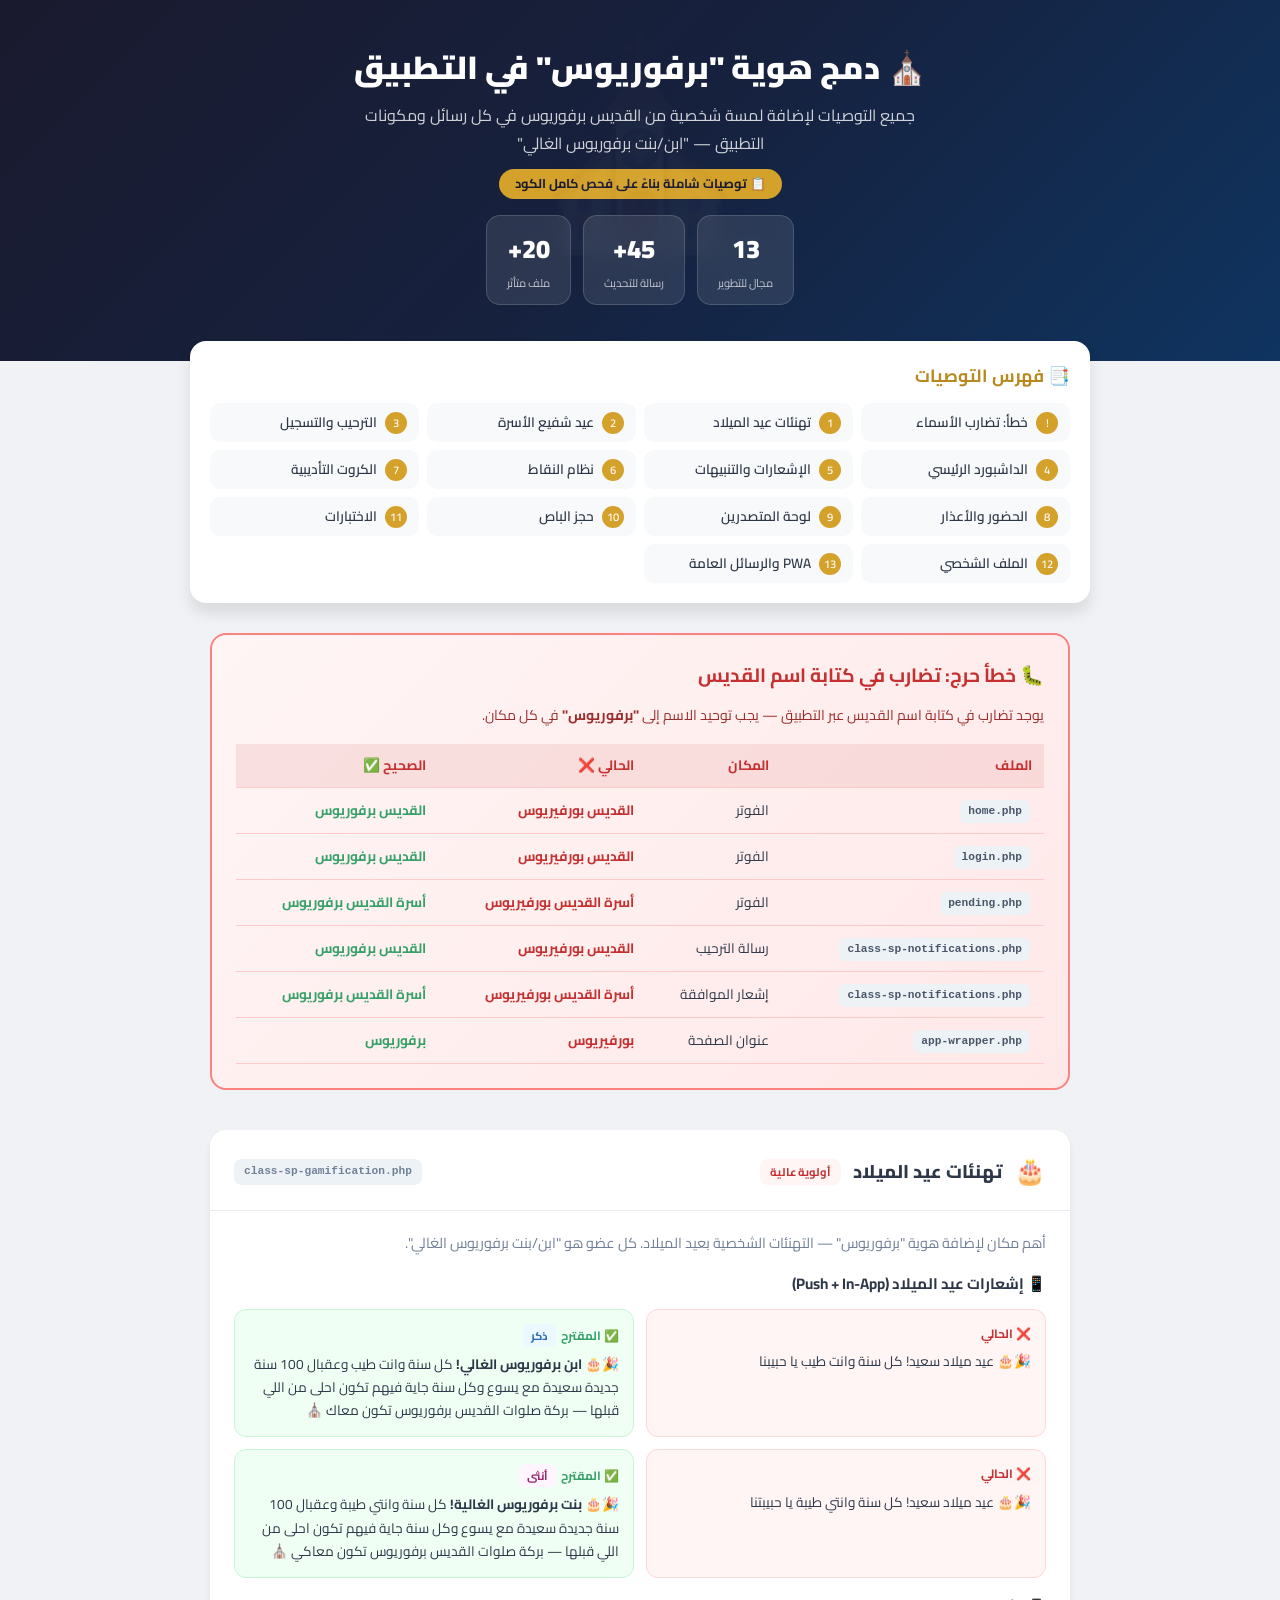
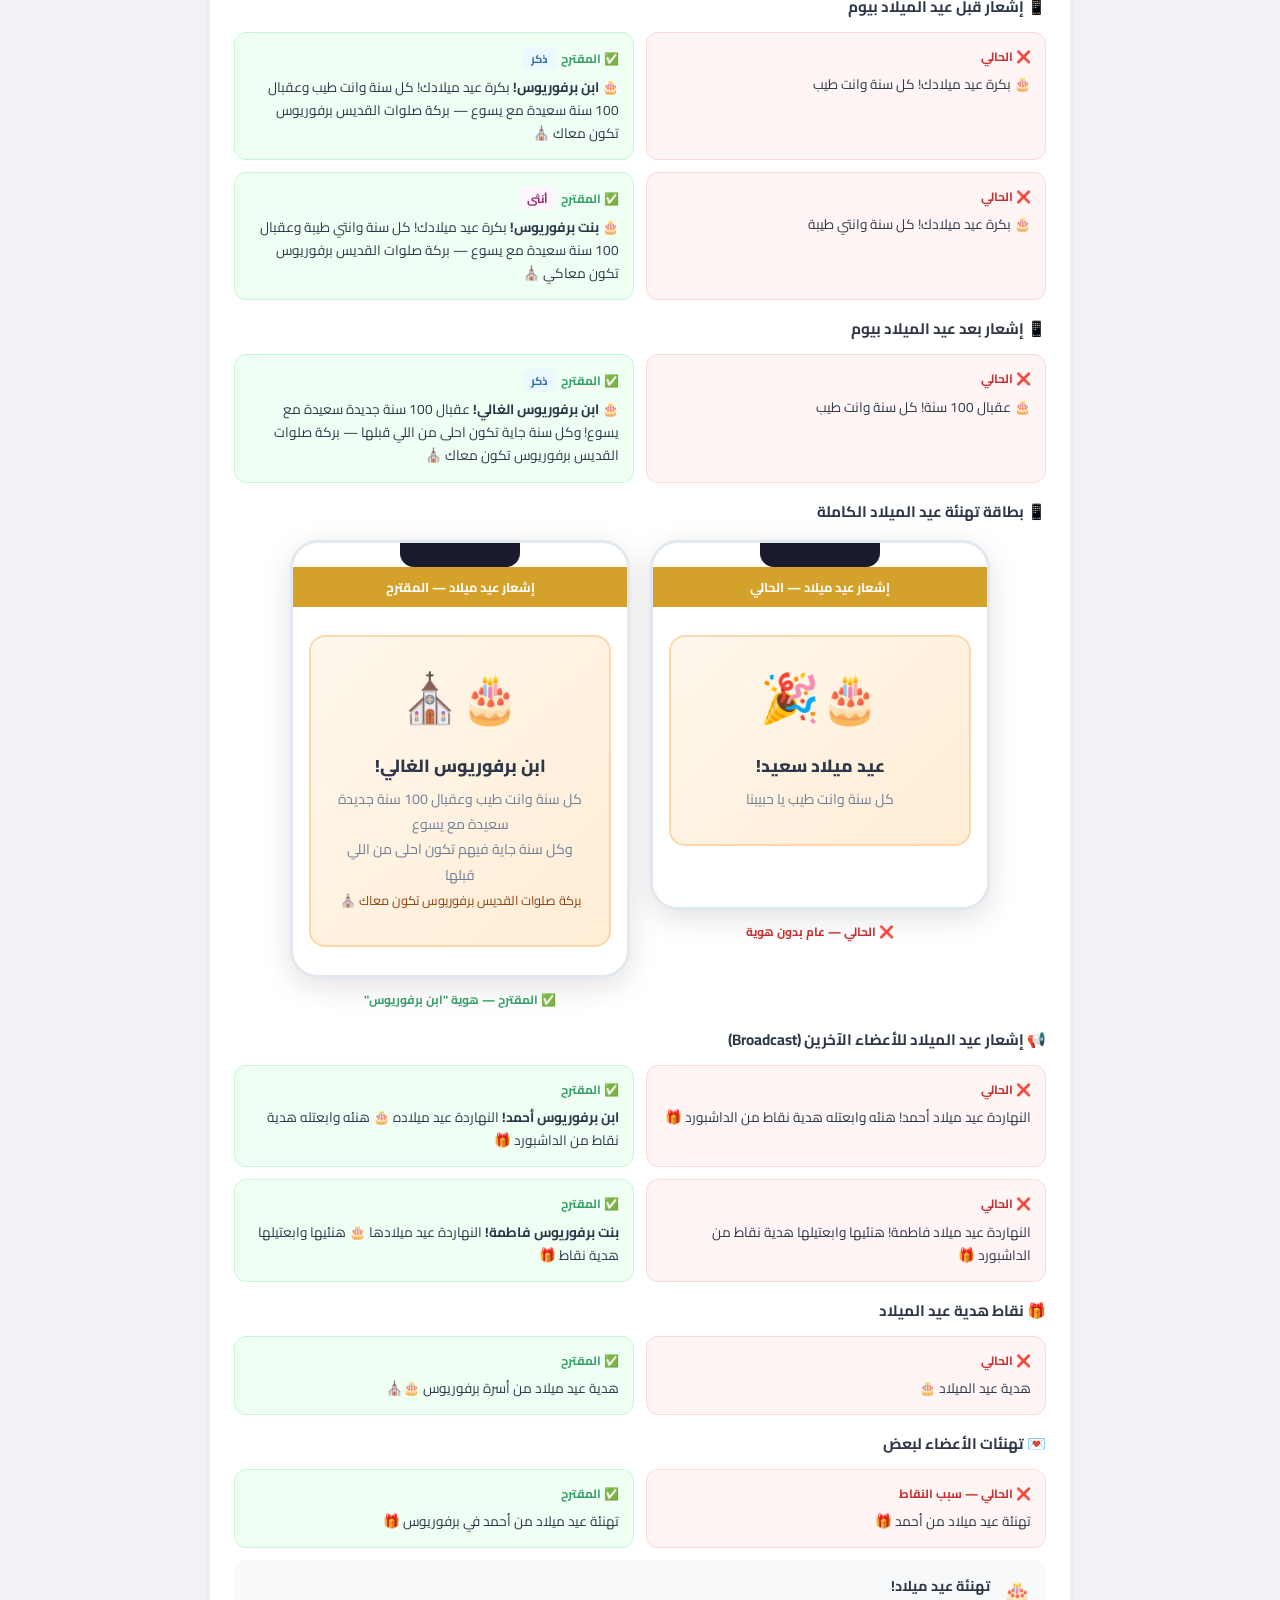
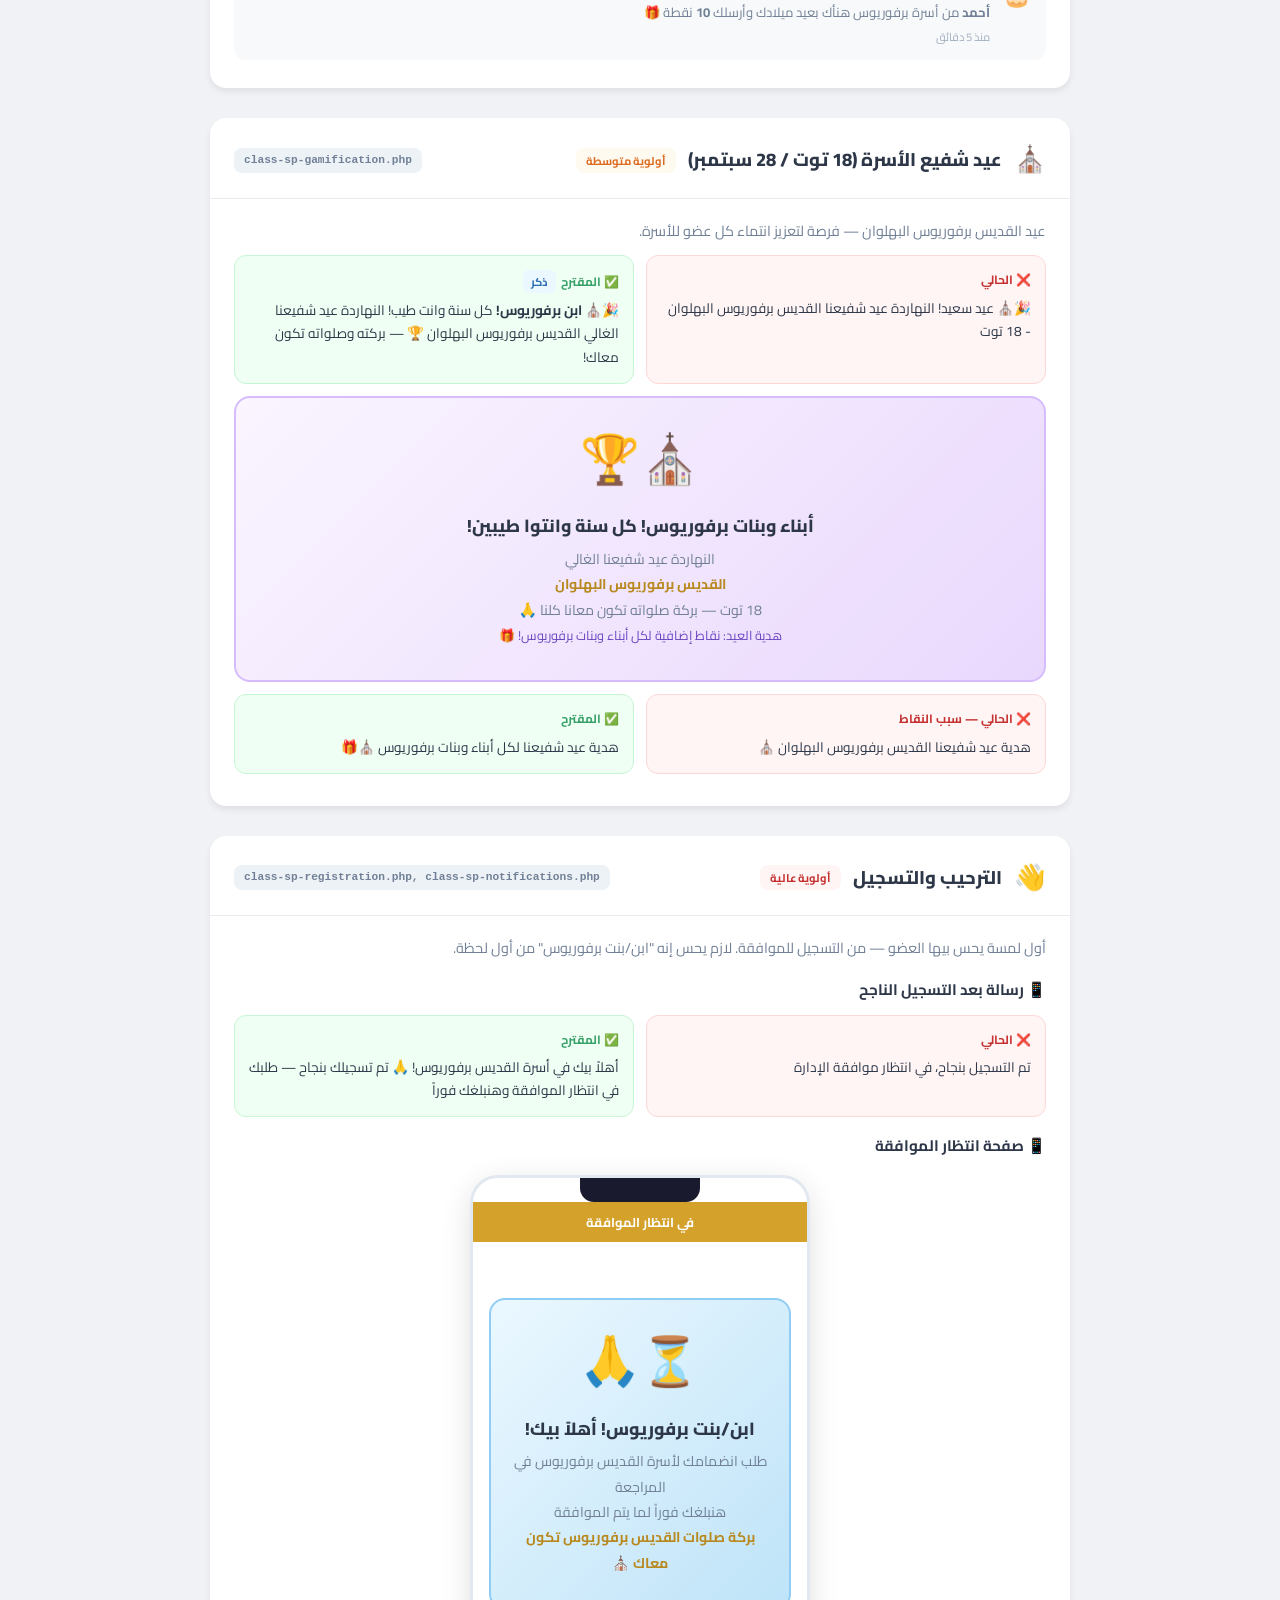
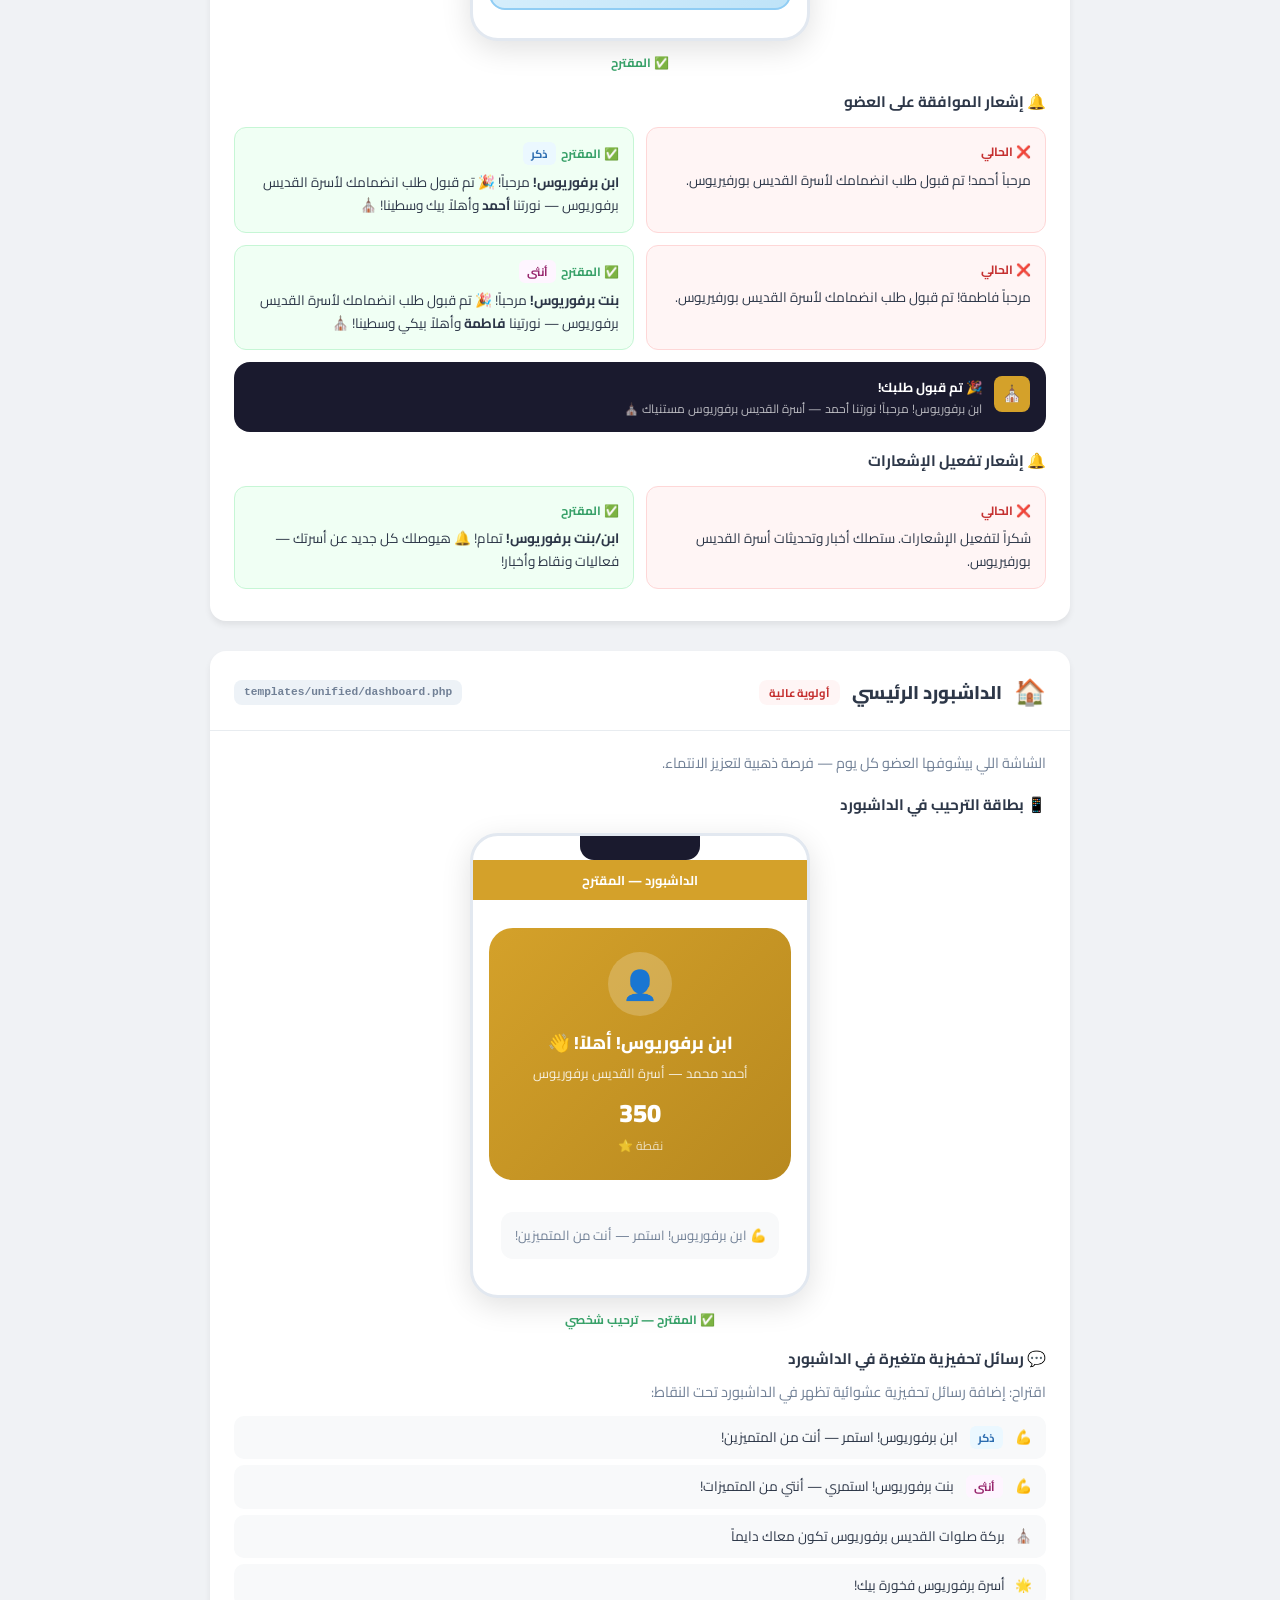
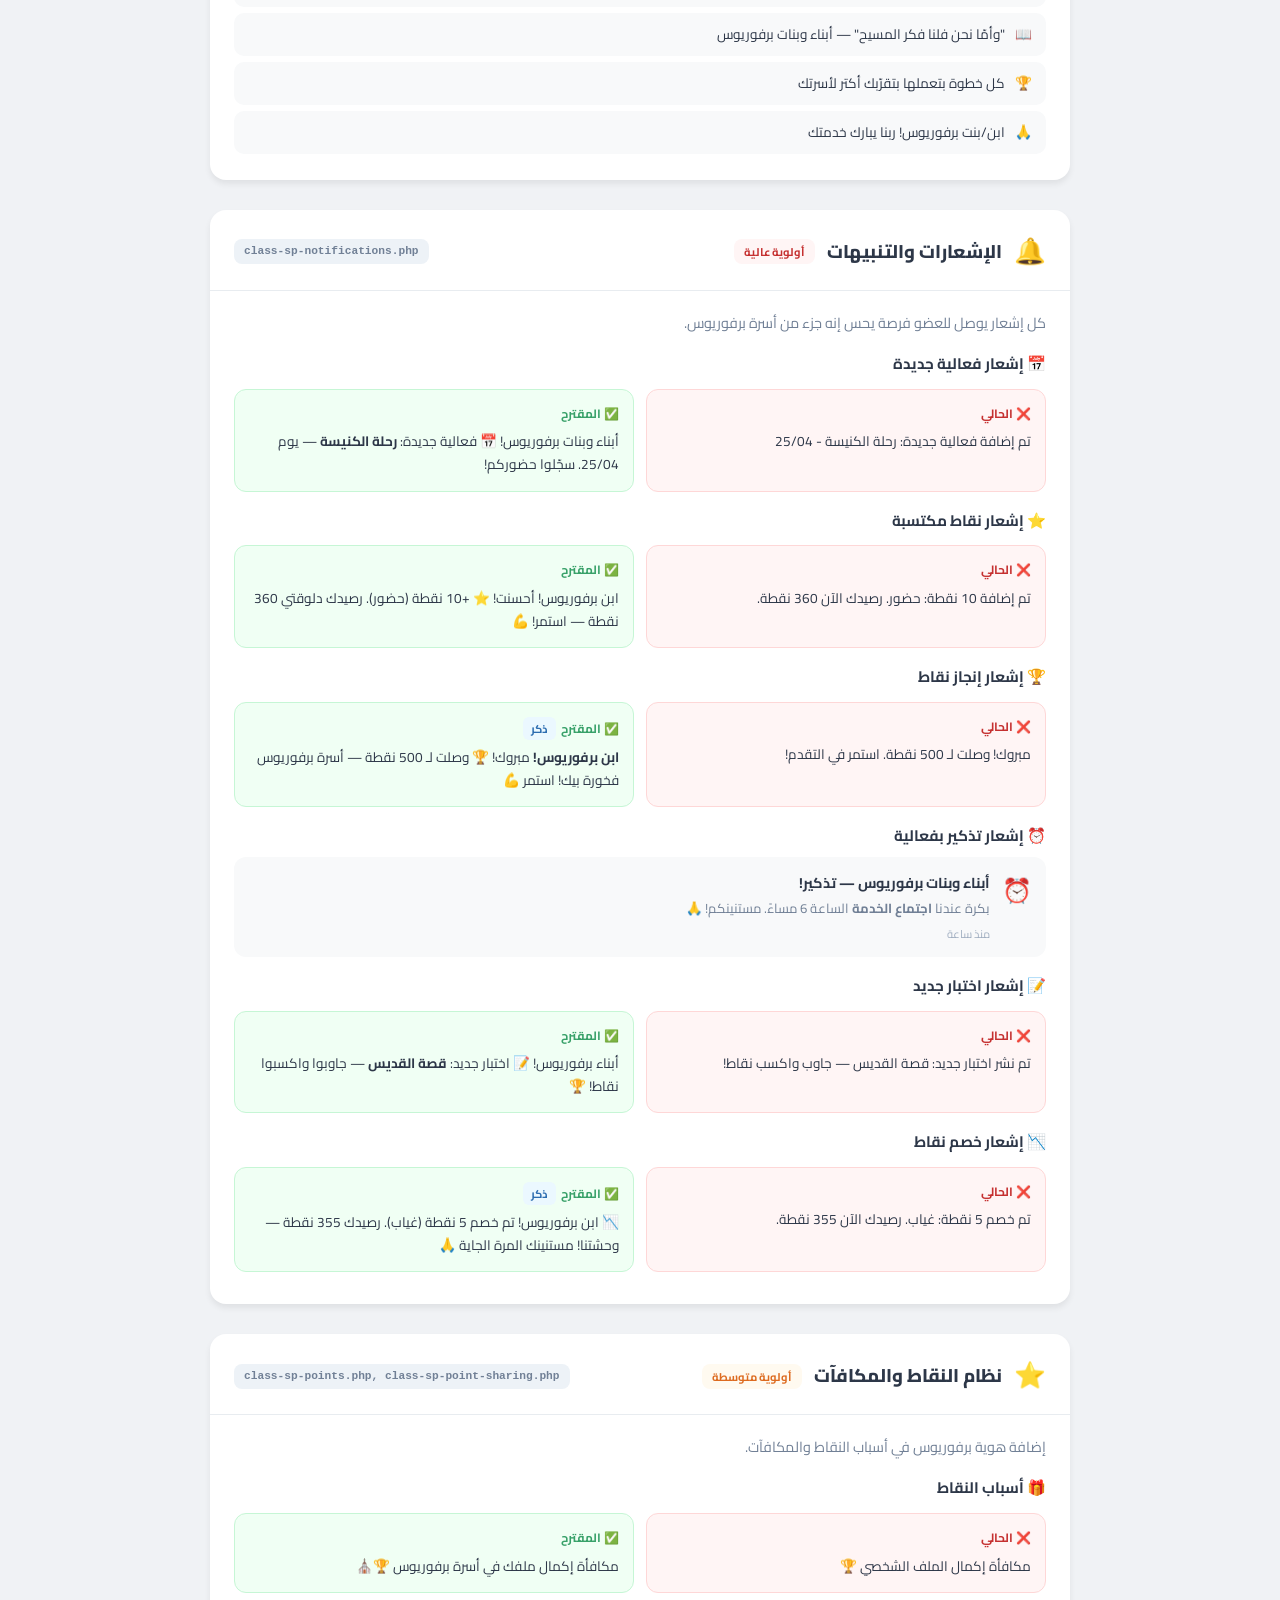
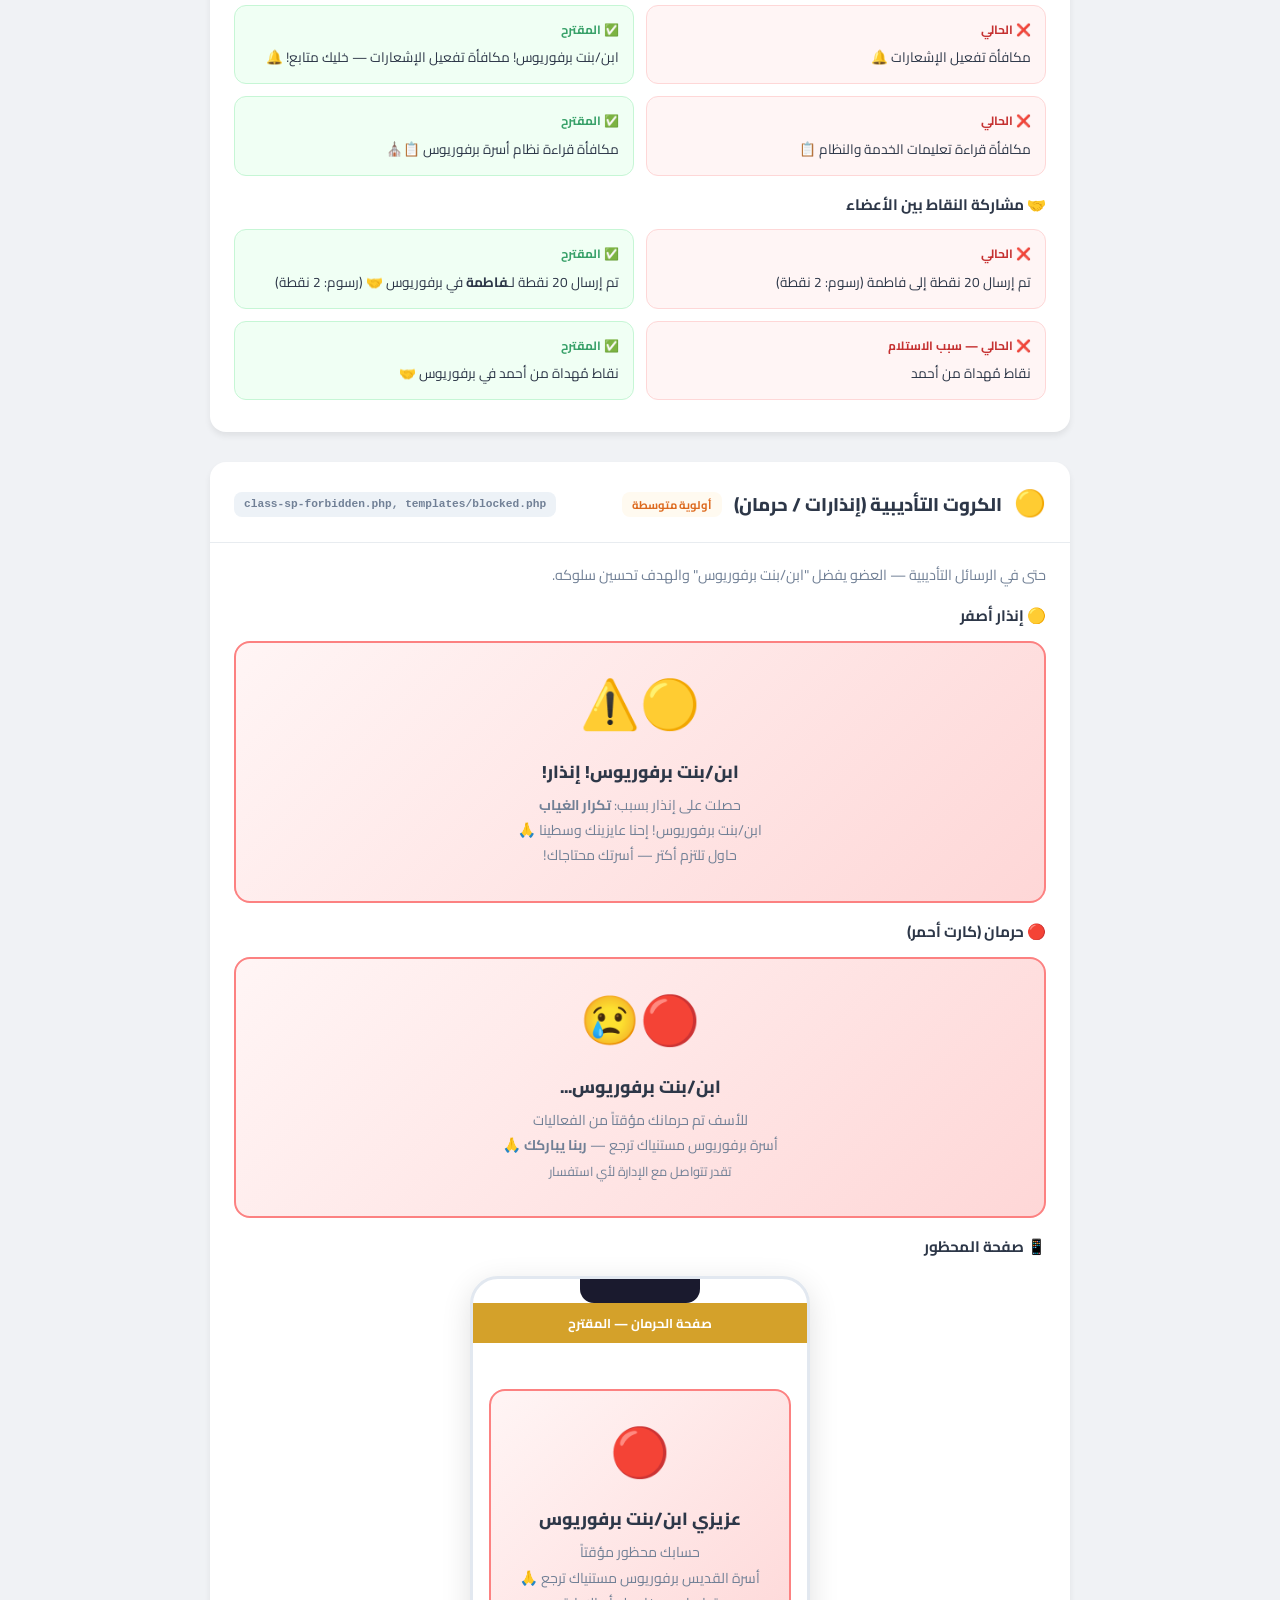
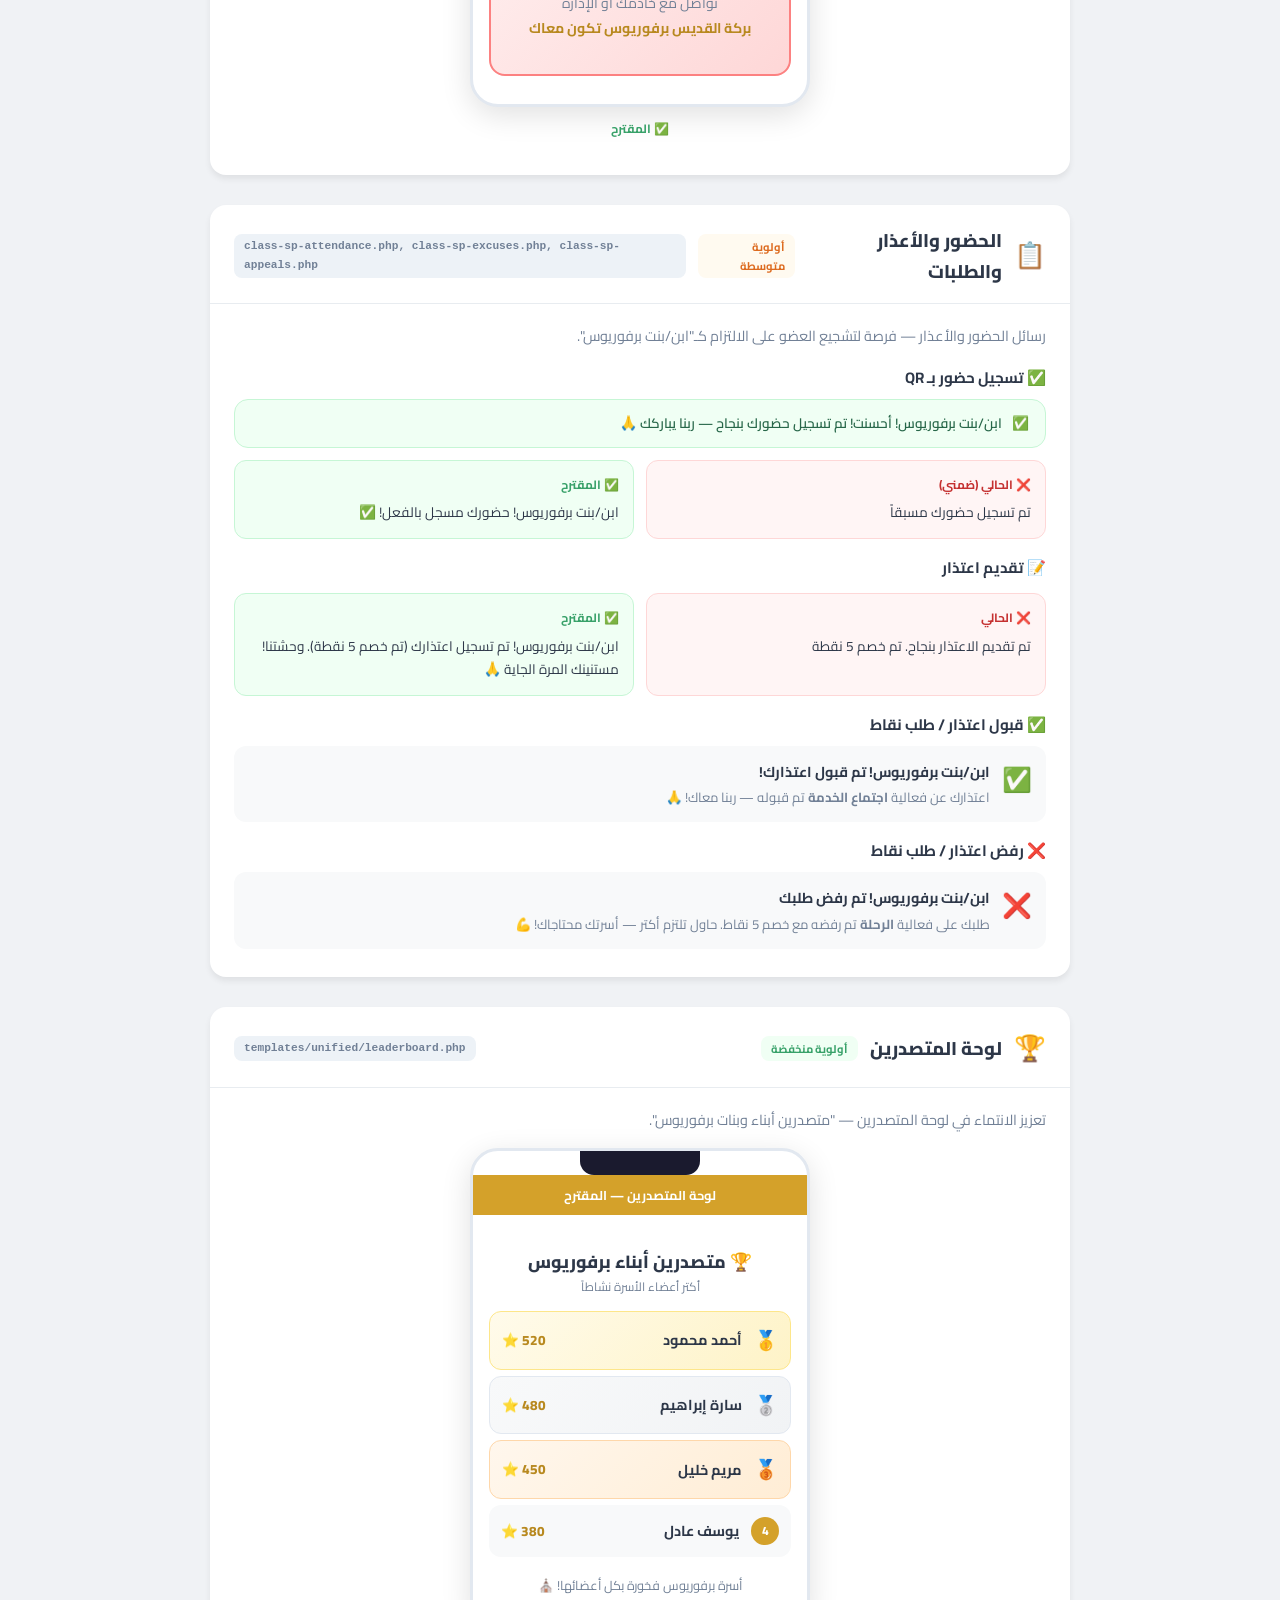
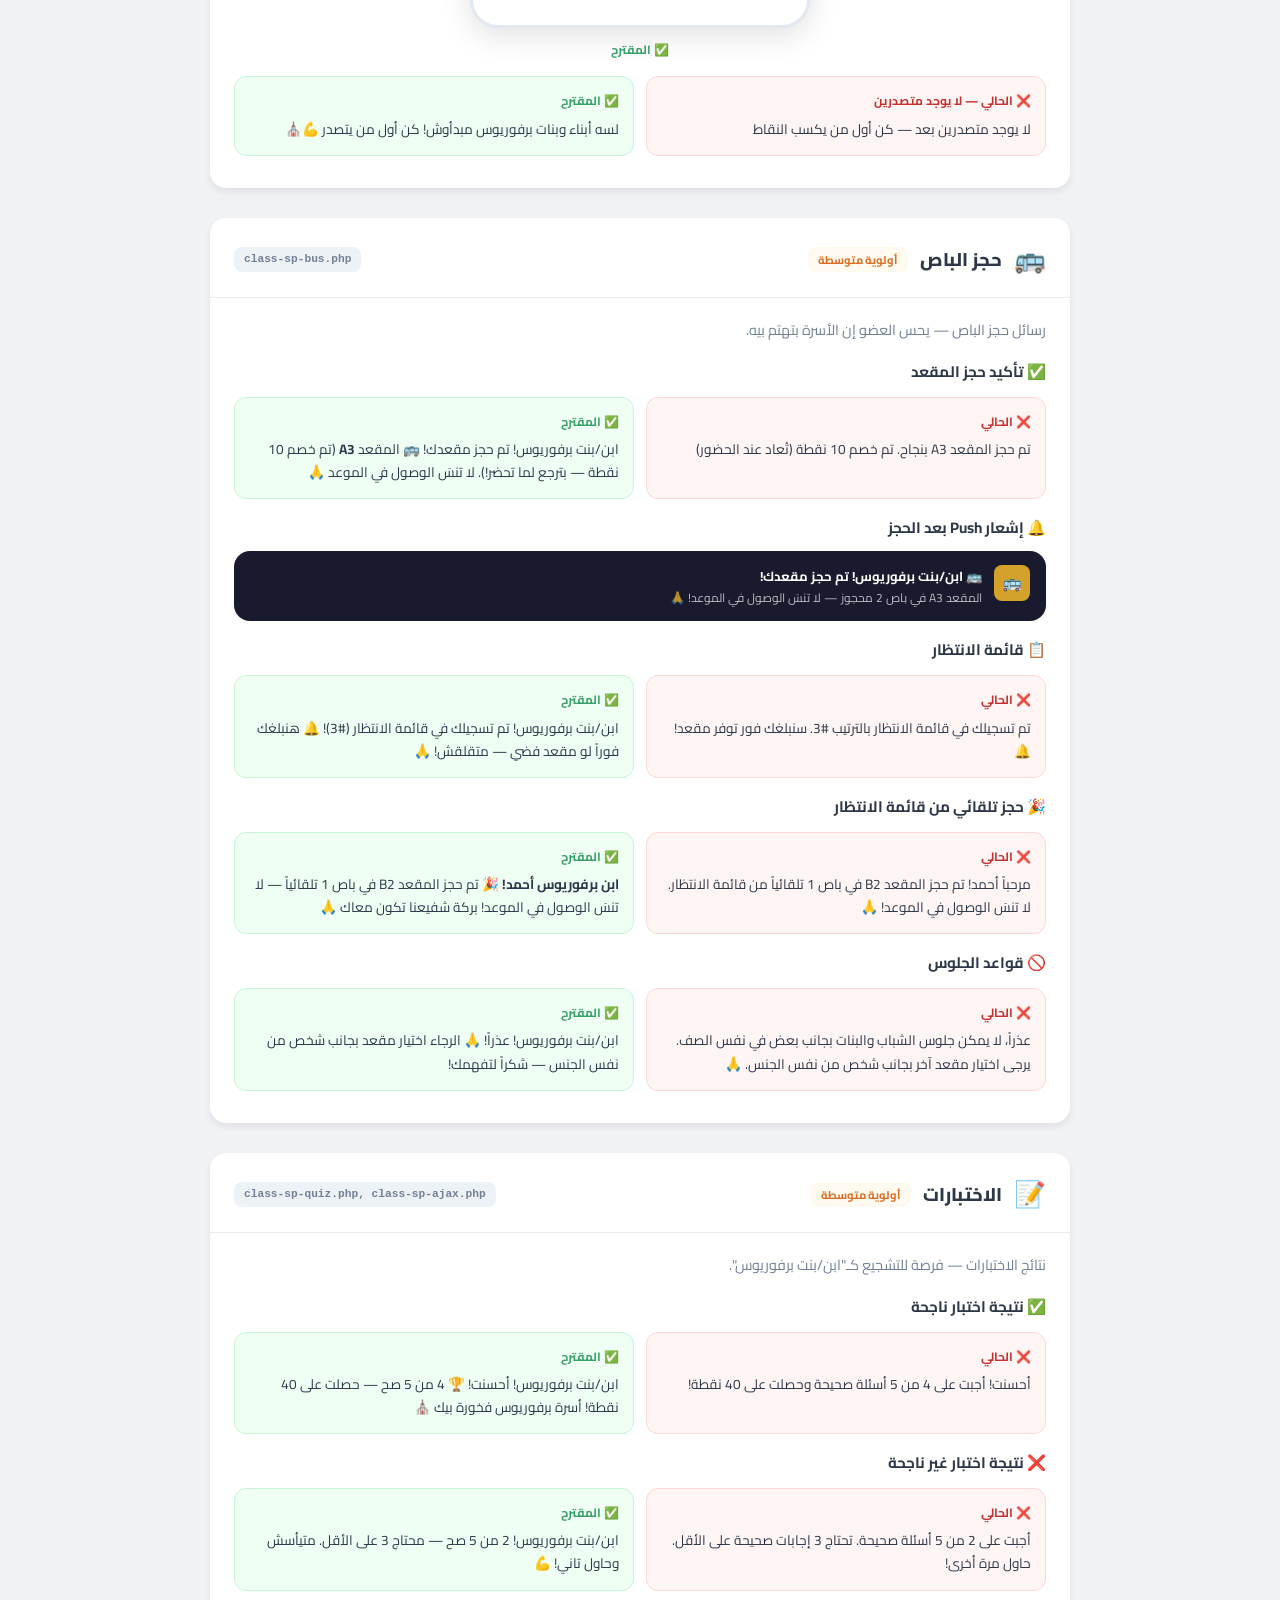
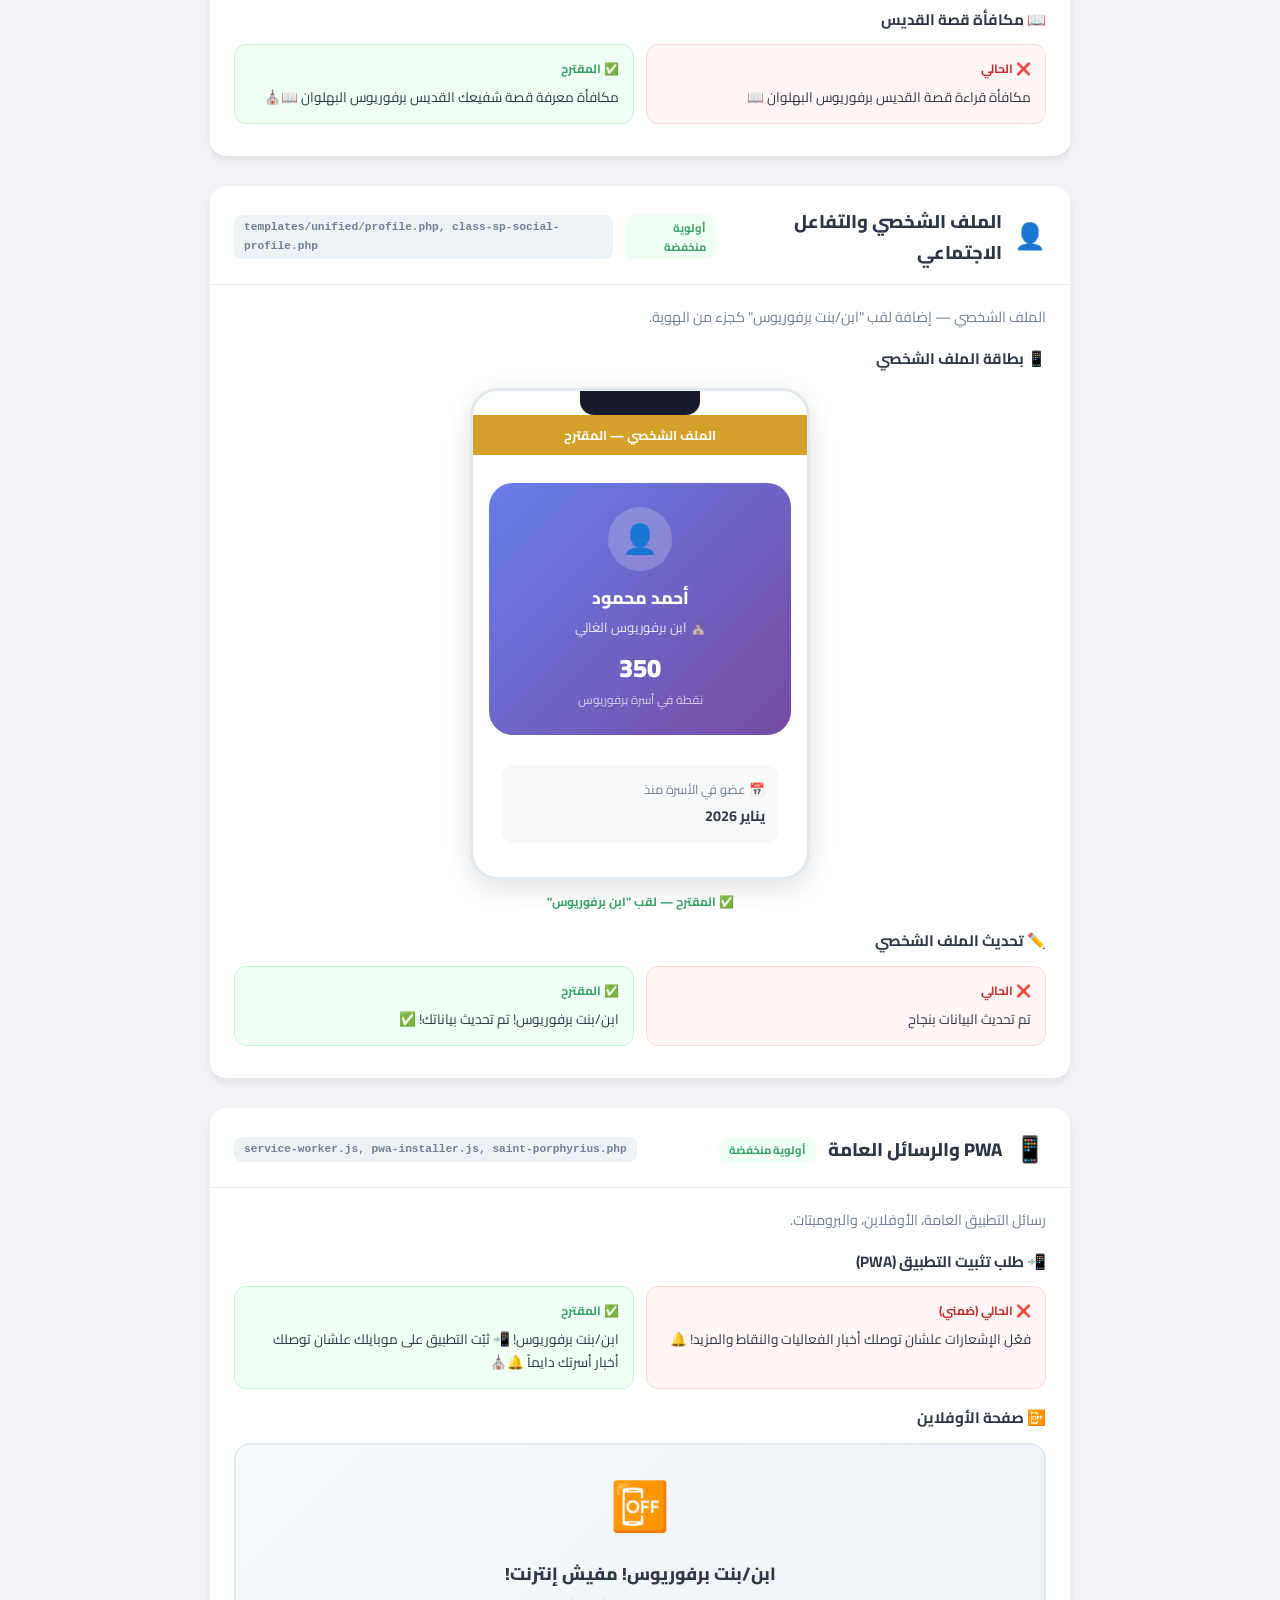
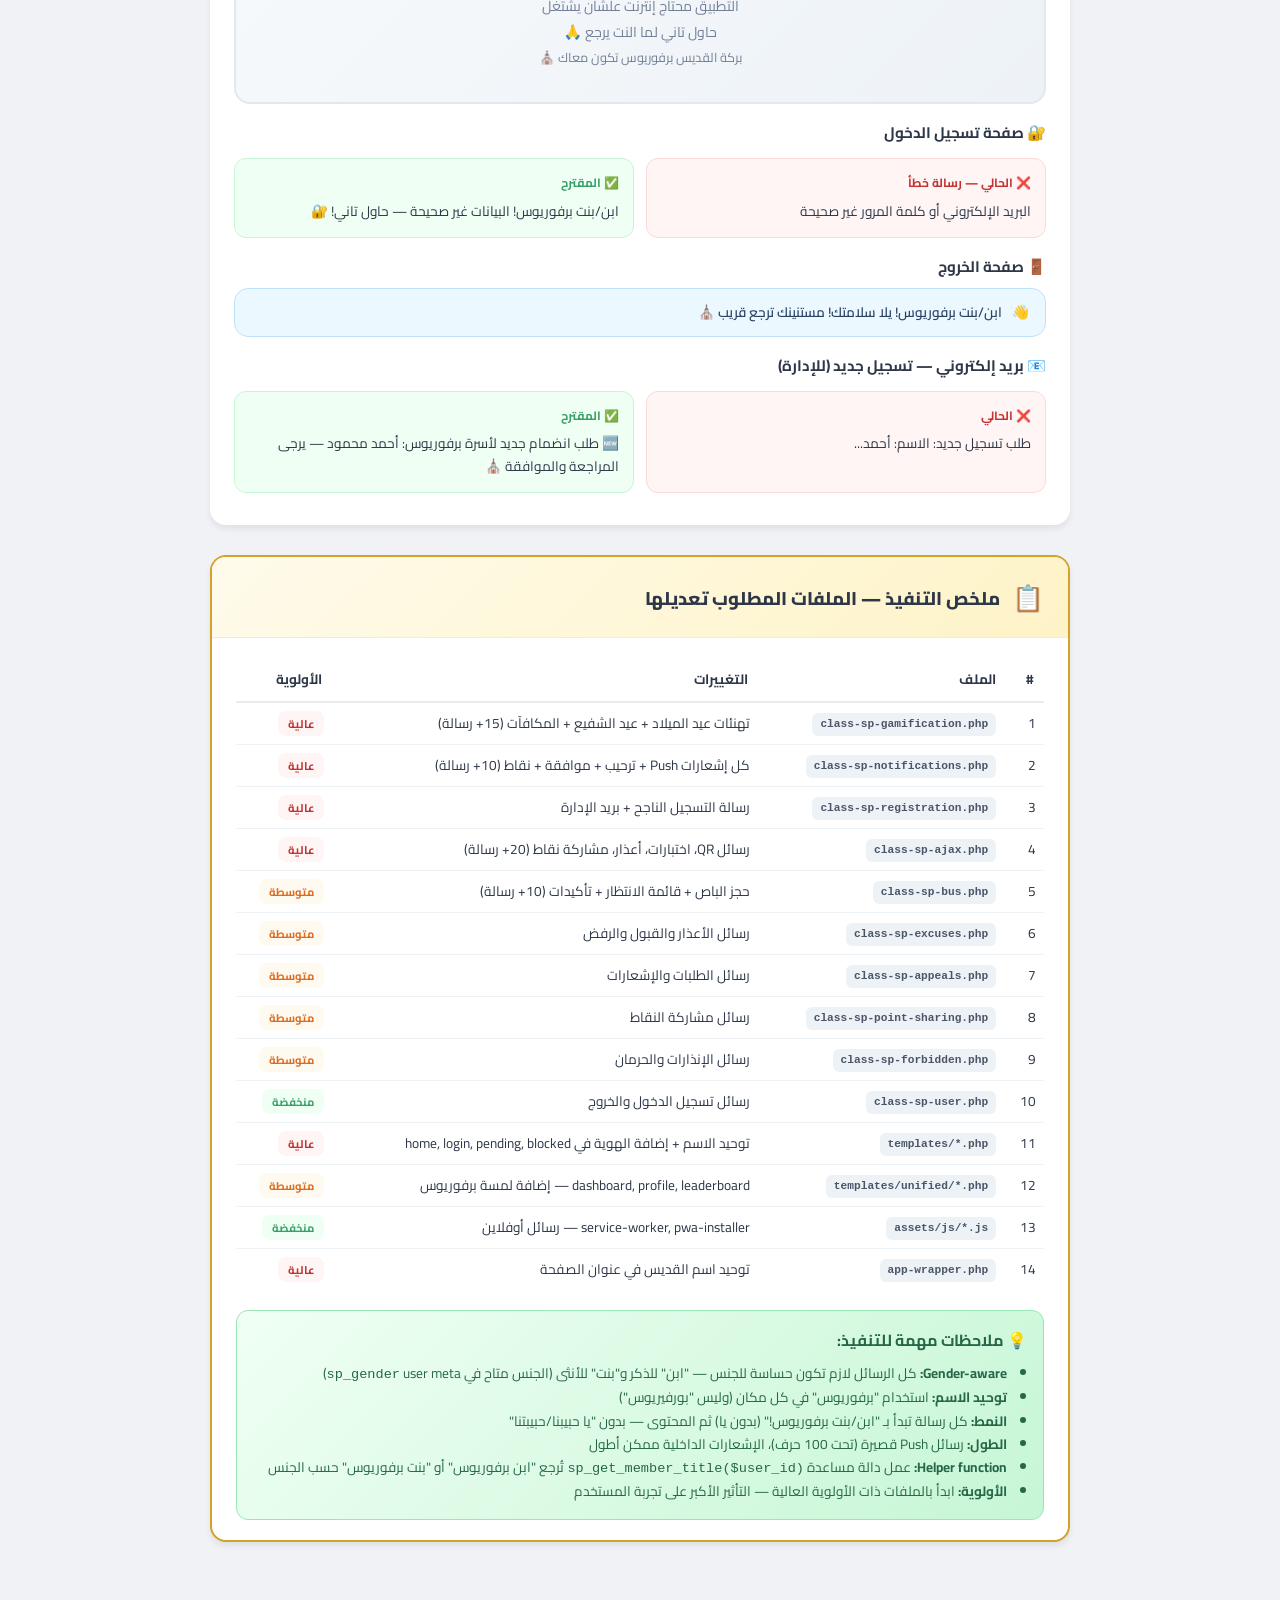
==== commit 6dc83a02: "Enhance user experience with personalized messages and branding updates - Updated error messages in " ====
--- a/mockups/porphyrius-branding-recommendations.html
+++ b/mockups/porphyrius-branding-recommendations.html
@@ -616,7 +616,7 @@
             </div>
             <div class="compare-card after">
                 <div class="label">✅ المقترح <span class="tag gender-m">ذكر</span></div>
-                🎉🎂 كل سنة وانت طيب يا <strong>ابن برفوريوس الغالي!</strong> عيد ميلاد سعيد يا حبيبنا — ربنا يفرح قلبك ويباركك 🙏
+                🎉🎂 <strong>ابن برفوريوس الغالي!</strong> كل سنة وانت طيب وعقبال 100 سنة جديدة سعيدة مع يسوع وكل سنة جاية فيهم تكون احلى من اللي قبلها — بركة صلوات القديس برفوريوس تكون معاك ⛪
             </div>
         </div>
         <div class="compare">
@@ -626,7 +626,7 @@
             </div>
             <div class="compare-card after">
                 <div class="label">✅ المقترح <span class="tag gender-f">أنثى</span></div>
-                🎉🎂 كل سنة وانتي طيبة يا <strong>بنت برفوريوس الغالية!</strong> عيد ميلاد سعيد يا حبيبتنا — ربنا يفرح قلبك ويباركك 🙏
+                🎉🎂 <strong>بنت برفوريوس الغالية!</strong> كل سنة وانتي طيبة وعقبال 100 سنة جديدة سعيدة مع يسوع وكل سنة جاية فيهم تكون احلى من اللي قبلها — بركة صلوات القديس برفوريوس تكون معاكي ⛪
             </div>
         </div>
 
@@ -638,7 +638,7 @@
             </div>
             <div class="compare-card after">
                 <div class="label">✅ المقترح <span class="tag gender-m">ذكر</span></div>
-                🎂 بكرة عيد ميلادك يا <strong>ابن برفوريوس!</strong> كل سنة وانت طيب — أسرتك كلها مستنياك! 🎉
+                🎂 <strong>ابن برفوريوس!</strong> بكرة عيد ميلادك! كل سنة وانت طيب وعقبال 100 سنة سعيدة مع يسوع — بركة صلوات القديس برفوريوس تكون معاك ⛪
             </div>
         </div>
         <div class="compare">
@@ -648,7 +648,7 @@
             </div>
             <div class="compare-card after">
                 <div class="label">✅ المقترح <span class="tag gender-f">أنثى</span></div>
-                🎂 بكرة عيد ميلادك يا <strong>بنت برفوريوس!</strong> كل سنة وانتي طيبة — أسرتك كلها مستنياكي! 🎉
+                🎂 <strong>بنت برفوريوس!</strong> بكرة عيد ميلادك! كل سنة وانتي طيبة وعقبال 100 سنة سعيدة مع يسوع — بركة صلوات القديس برفوريوس تكون معاكي ⛪
             </div>
         </div>
 
@@ -660,7 +660,7 @@
             </div>
             <div class="compare-card after">
                 <div class="label">✅ المقترح <span class="tag gender-m">ذكر</span></div>
-                🎂 عقبال 100 سنة يا <strong>ابن برفوريوس الغالي!</strong> ربنا يديك صحة وفرحة دايمة 🙏
+                🎂 <strong>ابن برفوريوس الغالي!</strong> عقبال 100 سنة جديدة سعيدة مع يسوع! وكل سنة جاية تكون احلى من اللي قبلها — بركة صلوات القديس برفوريوس تكون معاك ⛪
             </div>
         </div>
 
@@ -687,11 +687,10 @@
                     <div class="phone-content">
                         <div class="card-mockup birthday">
                             <div class="big-emoji">🎂⛪</div>
-                            <h3>كل سنة وانت طيب يا ابن برفوريوس!</h3>
+                            <h3>ابن برفوريوس الغالي!</h3>
                             <p>
-                                عيد ميلاد سعيد يا <strong class="highlight">أحمد</strong> 🎉<br>
-                                أسرة القديس برفوريوس كلها بتهنيك<br>
-                                ربنا يفرح قلبك ويباركك ويحميك 🙏<br>
+                                كل سنة وانت طيب وعقبال 100 سنة جديدة سعيدة مع يسوع<br>
+                                وكل سنة جاية فيهم تكون احلى من اللي قبلها<br>
                                 <span style="font-size:0.8rem; color:#92400e;">بركة صلوات القديس برفوريوس تكون معاك ⛪</span>
                             </p>
                         </div>
@@ -709,7 +708,7 @@
             </div>
             <div class="compare-card after">
                 <div class="label">✅ المقترح</div>
-                النهاردة عيد ميلاد <strong>أخونا أحمد ابن برفوريوس!</strong> 🎂 هنئه وابعتله هدية نقاط من الداشبورد 🎁
+                <strong>ابن برفوريوس أحمد!</strong> النهاردة عيد ميلاده 🎂 هنئه وابعتله هدية نقاط من الداشبورد 🎁
             </div>
         </div>
         <div class="compare">
@@ -719,7 +718,7 @@
             </div>
             <div class="compare-card after">
                 <div class="label">✅ المقترح</div>
-                النهاردة عيد ميلاد <strong>أختنا فاطمة بنت برفوريوس!</strong> 🎂 هنئيها وابعتيلها هدية نقاط 🎁
+                <strong>بنت برفوريوس فاطمة!</strong> النهاردة عيد ميلادها 🎂 هنئيها وابعتيلها هدية نقاط 🎁
             </div>
         </div>
 
@@ -743,7 +742,7 @@
             </div>
             <div class="compare-card after">
                 <div class="label">✅ المقترح</div>
-                تهنئة عيد ميلاد من أخوك في برفوريوس أحمد 🎁
+                تهنئة عيد ميلاد من أحمد في برفوريوس 🎁
             </div>
         </div>
 
@@ -751,7 +750,7 @@
             <span class="notif-icon">🎂</span>
             <div class="notif-body">
                 <div class="notif-title">تهنئة عيد ميلاد!</div>
-                <div class="notif-text">أخوك في أسرة برفوريوس <strong>أحمد</strong> هنأك بعيد ميلادك وأرسلك <strong>10</strong> نقطة 🎁</div>
+                <div class="notif-text"><strong>أحمد</strong> من أسرة برفوريوس هنأك بعيد ميلادك وأرسلك <strong>10</strong> نقطة 🎁</div>
                 <div class="notif-time">منذ 5 دقائق</div>
             </div>
         </div>
@@ -778,13 +777,13 @@
             </div>
             <div class="compare-card after">
                 <div class="label">✅ المقترح <span class="tag gender-m">ذكر</span></div>
-                🎉⛪ كل سنة وانت طيب يا <strong>ابن برفوريوس!</strong> النهاردة عيد شفيعنا الغالي القديس برفوريوس البهلوان 🏆 — بركته وصلواته تكون معاك يا حبيبنا!
+                🎉⛪ <strong>ابن برفوريوس!</strong> كل سنة وانت طيب! النهاردة عيد شفيعنا الغالي القديس برفوريوس البهلوان 🏆 — بركته وصلواته تكون معاك!
             </div>
         </div>
 
         <div class="card-mockup feast">
             <div class="big-emoji">⛪🏆</div>
-            <h3>كل سنة وانتوا طيبين يا أبناء وبنات برفوريوس!</h3>
+            <h3>أبناء وبنات برفوريوس! كل سنة وانتوا طيبين!</h3>
             <p>
                 النهاردة عيد شفيعنا الغالي<br>
                 <strong class="highlight">القديس برفوريوس البهلوان</strong><br>
@@ -840,7 +839,7 @@
                     <div class="phone-content">
                         <div class="card-mockup welcome" style="margin-top:40px;">
                             <div class="big-emoji">⏳🙏</div>
-                            <h3>أهلاً بيك يا ابن/بنت برفوريوس!</h3>
+                            <h3>ابن/بنت برفوريوس! أهلاً بيك!</h3>
                             <p>
                                 طلب انضمامك لأسرة القديس برفوريوس في المراجعة<br>
                                 هنبلغك فوراً لما يتم الموافقة<br>
@@ -861,7 +860,7 @@
             </div>
             <div class="compare-card after">
                 <div class="label">✅ المقترح <span class="tag gender-m">ذكر</span></div>
-                مرحباً يا <strong>ابن برفوريوس!</strong> 🎉 تم قبول طلب انضمامك لأسرة القديس برفوريوس — نورتنا يا <strong>أحمد</strong> وأهلاً بيك وسطينا! ⛪
+                <strong>ابن برفوريوس!</strong> مرحباً! 🎉 تم قبول طلب انضمامك لأسرة القديس برفوريوس — نورتنا <strong>أحمد</strong> وأهلاً بيك وسطينا! ⛪
             </div>
         </div>
         <div class="compare">
@@ -871,7 +870,7 @@
             </div>
             <div class="compare-card after">
                 <div class="label">✅ المقترح <span class="tag gender-f">أنثى</span></div>
-                مرحباً يا <strong>بنت برفوريوس!</strong> 🎉 تم قبول طلب انضمامك لأسرة القديس برفوريوس — نورتينا يا <strong>فاطمة</strong> وأهلاً بيكي وسطينا! ⛪
+                <strong>بنت برفوريوس!</strong> مرحباً! 🎉 تم قبول طلب انضمامك لأسرة القديس برفوريوس — نورتينا <strong>فاطمة</strong> وأهلاً بيكي وسطينا! ⛪
             </div>
         </div>
 
@@ -879,7 +878,7 @@
             <div class="app-icon">⛪</div>
             <div>
                 <div class="push-title">🎉 تم قبول طلبك!</div>
-                <div class="push-body">مرحباً يا ابن برفوريوس! نورتنا يا أحمد — أسرة القديس برفوريوس مستنياك ⛪</div>
+                <div class="push-body">ابن برفوريوس! مرحباً! نورتنا أحمد — أسرة القديس برفوريوس مستنياك ⛪</div>
             </div>
         </div>
 
@@ -891,7 +890,7 @@
             </div>
             <div class="compare-card after">
                 <div class="label">✅ المقترح</div>
-                تمام يا <strong>ابن/بنت برفوريوس!</strong> 🔔 هيوصلك كل جديد عن أسرتك — فعاليات ونقاط وأخبار!
+                <strong>ابن/بنت برفوريوس!</strong> تمام! 🔔 هيوصلك كل جديد عن أسرتك — فعاليات ونقاط وأخبار!
             </div>
         </div>
     </div>
@@ -919,14 +918,14 @@
                     <div class="phone-content">
                         <div class="hero-mockup">
                             <div class="avatar">👤</div>
-                            <h3>أهلاً يا ابن برفوريوس! 👋</h3>
+                            <h3>ابن برفوريوس! أهلاً! 👋</h3>
                             <div class="subtitle">أحمد محمد — أسرة القديس برفوريوس</div>
                             <div class="points">350</div>
                             <div class="points-label">نقطة ⭐</div>
                         </div>
                         <div style="padding:12px;">
                             <div style="background:#f8f9fa; border-radius:12px; padding:12px; margin:8px 0; font-size:0.82rem; text-align:center; color:#718096;">
-                                💪 استمر يا ابن برفوريوس — أنت من المتميزين!
+                                💪 ابن برفوريوس! استمر — أنت من المتميزين!
                             </div>
                         </div>
                     </div>
@@ -938,13 +937,13 @@
         <h4 style="margin:16px 0 8px; font-size:0.95rem;">💬 رسائل تحفيزية متغيرة في الداشبورد</h4>
         <p>اقتراح: إضافة رسائل تحفيزية عشوائية تظهر في الداشبورد تحت النقاط:</p>
         <ul class="suggestion-list">
-            <li><span class="bullet">💪</span> <span class="tag gender-m">ذكر</span> استمر يا ابن برفوريوس — أنت من المتميزين!</li>
-            <li><span class="bullet">💪</span> <span class="tag gender-f">أنثى</span> استمري يا بنت برفوريوس — أنتي من المتميزات!</li>
+            <li><span class="bullet">💪</span> <span class="tag gender-m">ذكر</span> ابن برفوريوس! استمر — أنت من المتميزين!</li>
+            <li><span class="bullet">💪</span> <span class="tag gender-f">أنثى</span> بنت برفوريوس! استمري — أنتي من المتميزات!</li>
             <li><span class="bullet">⛪</span> بركة صلوات القديس برفوريوس تكون معاك دايماً</li>
             <li><span class="bullet">🌟</span> أسرة برفوريوس فخورة بيك!</li>
             <li><span class="bullet">📖</span> "وأمّا نحن فلنا فكر المسيح" — أبناء وبنات برفوريوس</li>
             <li><span class="bullet">🏆</span> كل خطوة بتعملها بتقرّبك أكتر لأسرتك</li>
-            <li><span class="bullet">🙏</span> ربنا يبارك خدمتك يا ابن/بنت برفوريوس</li>
+            <li><span class="bullet">🙏</span> ابن/بنت برفوريوس! ربنا يبارك خدمتك</li>
         </ul>
     </div>
 </div>
@@ -970,7 +969,7 @@
             </div>
             <div class="compare-card after">
                 <div class="label">✅ المقترح</div>
-                يا أبناء وبنات برفوريوس! 📅 فعالية جديدة: <strong>رحلة الكنيسة</strong> — يوم 25/04. سجّلوا حضوركم!
+                أبناء وبنات برفوريوس! 📅 فعالية جديدة: <strong>رحلة الكنيسة</strong> — يوم 25/04. سجّلوا حضوركم!
             </div>
         </div>
 
@@ -982,7 +981,7 @@
             </div>
             <div class="compare-card after">
                 <div class="label">✅ المقترح</div>
-                أحسنت يا ابن برفوريوس! ⭐ +10 نقطة (حضور). رصيدك دلوقتي 360 نقطة — استمر! 💪
+                ابن برفوريوس! أحسنت! ⭐ +10 نقطة (حضور). رصيدك دلوقتي 360 نقطة — استمر! 💪
             </div>
         </div>
 
@@ -994,7 +993,7 @@
             </div>
             <div class="compare-card after">
                 <div class="label">✅ المقترح <span class="tag gender-m">ذكر</span></div>
-                مبروك يا <strong>ابن برفوريوس!</strong> 🏆 وصلت لـ 500 نقطة — أسرة برفوريوس فخورة بيك! استمر 💪
+                <strong>ابن برفوريوس!</strong> مبروك! 🏆 وصلت لـ 500 نقطة — أسرة برفوريوس فخورة بيك! استمر 💪
             </div>
         </div>
 
@@ -1002,7 +1001,7 @@
         <div class="notif-mockup">
             <span class="notif-icon">⏰</span>
             <div class="notif-body">
-                <div class="notif-title">يا أبناء وبنات برفوريوس — تذكير!</div>
+                <div class="notif-title">أبناء وبنات برفوريوس — تذكير!</div>
                 <div class="notif-text">بكرة عندنا <strong>اجتماع الخدمة</strong> الساعة 6 مساءً. مستنينكم! 🙏</div>
                 <div class="notif-time">منذ ساعة</div>
             </div>
@@ -1016,7 +1015,7 @@
             </div>
             <div class="compare-card after">
                 <div class="label">✅ المقترح</div>
-                يا أبناء برفوريوس! 📝 اختبار جديد: <strong>قصة القديس</strong> — جاوبوا واكسبوا نقاط! 🏆
+                أبناء برفوريوس! 📝 اختبار جديد: <strong>قصة القديس</strong> — جاوبوا واكسبوا نقاط! 🏆
             </div>
         </div>
 
@@ -1028,7 +1027,7 @@
             </div>
             <div class="compare-card after">
                 <div class="label">✅ المقترح <span class="tag gender-m">ذكر</span></div>
-                📉 تم خصم 5 نقطة (غياب). رصيدك 355 نقطة — وحشتنا يا ابن برفوريوس! مستنينك المرة الجاية 🙏
+                📉 ابن برفوريوس! تم خصم 5 نقطة (غياب). رصيدك 355 نقطة — وحشتنا! مستنينك المرة الجاية 🙏
             </div>
         </div>
     </div>
@@ -1065,7 +1064,7 @@
             </div>
             <div class="compare-card after">
                 <div class="label">✅ المقترح</div>
-                مكافأة تفعيل الإشعارات — خليك متابع يا ابن/بنت برفوريوس! 🔔
+                ابن/بنت برفوريوس! مكافأة تفعيل الإشعارات — خليك متابع! 🔔
             </div>
         </div>
         <div class="compare">
@@ -1087,7 +1086,7 @@
             </div>
             <div class="compare-card after">
                 <div class="label">✅ المقترح</div>
-                تم إرسال 20 نقطة لأختك في برفوريوس <strong>فاطمة</strong> 🤝 (رسوم: 2 نقطة)
+                تم إرسال 20 نقطة لـ<strong>فاطمة</strong> في برفوريوس 🤝 (رسوم: 2 نقطة)
             </div>
         </div>
         <div class="compare">
@@ -1097,7 +1096,7 @@
             </div>
             <div class="compare-card after">
                 <div class="label">✅ المقترح</div>
-                نقاط مُهداة من أخوك في برفوريوس أحمد 🤝
+                نقاط مُهداة من أحمد في برفوريوس 🤝
             </div>
         </div>
     </div>
@@ -1119,10 +1118,10 @@
         <h4 style="margin:16px 0 8px; font-size:0.95rem;">🟡 إنذار أصفر</h4>
         <div class="card-mockup discipline">
             <div class="big-emoji">🟡⚠️</div>
-            <h3>إنذار يا ابن/بنت برفوريوس!</h3>
+            <h3>ابن/بنت برفوريوس! إنذار!</h3>
             <p>
                 حصلت على إنذار بسبب: <strong>تكرار الغياب</strong><br>
-                إحنا عايزينك وسطينا يا ابن/بنت برفوريوس 🙏<br>
+                ابن/بنت برفوريوس! إحنا عايزينك وسطينا 🙏<br>
                 حاول تلتزم أكتر — أسرتك محتاجاك!
             </p>
         </div>
@@ -1130,7 +1129,7 @@
         <h4 style="margin:16px 0 8px; font-size:0.95rem;">🔴 حرمان (كارت أحمر)</h4>
         <div class="card-mockup discipline">
             <div class="big-emoji">🔴😢</div>
-            <h3>يا ابن/بنت برفوريوس...</h3>
+            <h3>ابن/بنت برفوريوس...</h3>
             <p>
                 للأسف تم حرمانك مؤقتاً من الفعاليات<br>
                 أسرة برفوريوس مستنياك ترجع — <strong>ربنا يباركك</strong> 🙏<br>
@@ -1178,7 +1177,7 @@
 
         <h4 style="margin:16px 0 8px; font-size:0.95rem;">✅ تسجيل حضور بـ QR</h4>
         <div class="toast-mockup success">
-            <span>✅</span> أحسنت يا ابن/بنت برفوريوس! تم تسجيل حضورك بنجاح — ربنا يباركك 🙏
+            <span>✅</span> ابن/بنت برفوريوس! أحسنت! تم تسجيل حضورك بنجاح — ربنا يباركك 🙏
         </div>
         <div class="compare">
             <div class="compare-card before">
@@ -1187,7 +1186,7 @@
             </div>
             <div class="compare-card after">
                 <div class="label">✅ المقترح</div>
-                حضورك مسجل بالفعل يا ابن/بنت برفوريوس! ✅
+                ابن/بنت برفوريوس! حضورك مسجل بالفعل! ✅
             </div>
         </div>
 
@@ -1199,7 +1198,7 @@
             </div>
             <div class="compare-card after">
                 <div class="label">✅ المقترح</div>
-                تم تسجيل اعتذارك يا ابن/بنت برفوريوس (تم خصم 5 نقطة). وحشتنا! مستنينك المرة الجاية 🙏
+                ابن/بنت برفوريوس! تم تسجيل اعتذارك (تم خصم 5 نقطة). وحشتنا! مستنينك المرة الجاية 🙏
             </div>
         </div>
 
@@ -1207,7 +1206,7 @@
         <div class="notif-mockup">
             <span class="notif-icon">✅</span>
             <div class="notif-body">
-                <div class="notif-title">تم قبول اعتذارك يا ابن/بنت برفوريوس!</div>
+                <div class="notif-title">ابن/بنت برفوريوس! تم قبول اعتذارك!</div>
                 <div class="notif-text">اعتذارك عن فعالية <strong>اجتماع الخدمة</strong> تم قبوله — ربنا معاك! 🙏</div>
             </div>
         </div>
@@ -1216,7 +1215,7 @@
         <div class="notif-mockup">
             <span class="notif-icon">❌</span>
             <div class="notif-body">
-                <div class="notif-title">تم رفض طلبك يا ابن/بنت برفوريوس</div>
+                <div class="notif-title">ابن/بنت برفوريوس! تم رفض طلبك</div>
                 <div class="notif-text">طلبك على فعالية <strong>الرحلة</strong> تم رفضه مع خصم 5 نقاط. حاول تلتزم أكتر — أسرتك محتاجاك! 💪</div>
             </div>
         </div>
@@ -1309,7 +1308,7 @@
             </div>
             <div class="compare-card after">
                 <div class="label">✅ المقترح</div>
-                تم حجز مقعدك يا ابن/بنت برفوريوس! 🚌 المقعد <strong>A3</strong> (تم خصم 10 نقطة — بترجع لما تحضر!). لا تنسَ الوصول في الموعد 🙏
+                ابن/بنت برفوريوس! تم حجز مقعدك! 🚌 المقعد <strong>A3</strong> (تم خصم 10 نقطة — بترجع لما تحضر!). لا تنسَ الوصول في الموعد 🙏
             </div>
         </div>
 
@@ -1317,8 +1316,8 @@
         <div class="push-mockup">
             <div class="app-icon">🚌</div>
             <div>
-                <div class="push-title">🚌 تم حجز مقعدك يا ابن/بنت برفوريوس!</div>
-                <div class="push-body">المقعد A3 في باص 2 محجوز — لا تنسَ الوصول في الموعد يا حبيبنا! 🙏</div>
+                <div class="push-title">🚌 ابن/بنت برفوريوس! تم حجز مقعدك!</div>
+                <div class="push-body">المقعد A3 في باص 2 محجوز — لا تنسَ الوصول في الموعد! 🙏</div>
             </div>
         </div>
 
@@ -1330,7 +1329,7 @@
             </div>
             <div class="compare-card after">
                 <div class="label">✅ المقترح</div>
-                تم تسجيلك في قائمة الانتظار (#3) يا ابن/بنت برفوريوس! 🔔 هنبلغك فوراً لو مقعد فضي — متقلقش! 🙏
+                ابن/بنت برفوريوس! تم تسجيلك في قائمة الانتظار (#3)! 🔔 هنبلغك فوراً لو مقعد فضي — متقلقش! 🙏
             </div>
         </div>
 
@@ -1342,7 +1341,7 @@
             </div>
             <div class="compare-card after">
                 <div class="label">✅ المقترح</div>
-                يا <strong>ابن برفوريوس أحمد!</strong> 🎉 تم حجز المقعد B2 في باص 1 تلقائياً — لا تنسَ الوصول في الموعد! بركة شفيعنا تكون معاك 🙏
+                <strong>ابن برفوريوس أحمد!</strong> 🎉 تم حجز المقعد B2 في باص 1 تلقائياً — لا تنسَ الوصول في الموعد! بركة شفيعنا تكون معاك 🙏
             </div>
         </div>
 
@@ -1354,7 +1353,7 @@
             </div>
             <div class="compare-card after">
                 <div class="label">✅ المقترح</div>
-                عذراً يا ابن/بنت برفوريوس! 🙏 الرجاء اختيار مقعد بجانب شخص من نفس الجنس — شكراً لتفهمك!
+                ابن/بنت برفوريوس! عذراً! 🙏 الرجاء اختيار مقعد بجانب شخص من نفس الجنس — شكراً لتفهمك!
             </div>
         </div>
     </div>
@@ -1381,7 +1380,7 @@
             </div>
             <div class="compare-card after">
                 <div class="label">✅ المقترح</div>
-                أحسنت يا ابن/بنت برفوريوس! 🏆 4 من 5 صح — حصلت على 40 نقطة! أسرة برفوريوس فخورة بيك ⛪
+                ابن/بنت برفوريوس! أحسنت! 🏆 4 من 5 صح — حصلت على 40 نقطة! أسرة برفوريوس فخورة بيك ⛪
             </div>
         </div>
 
@@ -1393,7 +1392,7 @@
             </div>
             <div class="compare-card after">
                 <div class="label">✅ المقترح</div>
-                2 من 5 صح — محتاج 3 على الأقل يا ابن/بنت برفوريوس. متيأسش وحاول تاني! 💪
+                ابن/بنت برفوريوس! 2 من 5 صح — محتاج 3 على الأقل. متيأسش وحاول تاني! 💪
             </div>
         </div>
 
@@ -1458,7 +1457,7 @@
             </div>
             <div class="compare-card after">
                 <div class="label">✅ المقترح</div>
-                تم تحديث بياناتك يا ابن/بنت برفوريوس! ✅
+                ابن/بنت برفوريوس! تم تحديث بياناتك! ✅
             </div>
         </div>
     </div>
@@ -1485,14 +1484,14 @@
             </div>
             <div class="compare-card after">
                 <div class="label">✅ المقترح</div>
-                يا ابن/بنت برفوريوس! 📲 ثبّت التطبيق على موبايلك علشان توصلك أخبار أسرتك دايماً 🔔⛪
+                ابن/بنت برفوريوس! 📲 ثبّت التطبيق على موبايلك علشان توصلك أخبار أسرتك دايماً 🔔⛪
             </div>
         </div>
 
         <h4 style="margin:16px 0 8px; font-size:0.95rem;">📴 صفحة الأوفلاين</h4>
         <div class="card-mockup" style="background:linear-gradient(135deg,#f7fafc,#edf2f7); border:2px solid #e2e8f0;">
             <div class="big-emoji">📴</div>
-            <h3>مفيش إنترنت يا ابن/بنت برفوريوس!</h3>
+            <h3>ابن/بنت برفوريوس! مفيش إنترنت!</h3>
             <p>
                 التطبيق محتاج إنترنت علشان يشتغل<br>
                 حاول تاني لما النت يرجع 🙏<br>
@@ -1508,13 +1507,13 @@
             </div>
             <div class="compare-card after">
                 <div class="label">✅ المقترح</div>
-                البيانات غير صحيحة — حاول تاني يا ابن/بنت برفوريوس! 🔐
+                ابن/بنت برفوريوس! البيانات غير صحيحة — حاول تاني! 🔐
             </div>
         </div>
 
         <h4 style="margin:16px 0 8px; font-size:0.95rem;">🚪 صفحة الخروج</h4>
         <div class="toast-mockup info">
-            <span>👋</span> يلا سلامتك يا ابن/بنت برفوريوس! مستنينك ترجع قريب ⛪
+            <span>👋</span> ابن/بنت برفوريوس! يلا سلامتك! مستنينك ترجع قريب ⛪
         </div>
 
         <h4 style="margin:16px 0 8px; font-size:0.95rem;">📧 بريد إلكتروني — تسجيل جديد (للإدارة)</h4>
@@ -1642,6 +1641,7 @@
             <ul style="font-size:0.85rem; color:#276749; list-style:disc; padding-right:20px;">
                 <li><strong>Gender-aware:</strong> كل الرسائل لازم تكون حساسة للجنس — "ابن" للذكر و"بنت" للأنثى (الجنس متاح في <code>sp_gender</code> user meta)</li>
                 <li><strong>توحيد الاسم:</strong> استخدام "برفوريوس" في كل مكان (وليس "بورفيريوس")</li>
+                <li><strong>النمط:</strong> كل رسالة تبدأ بـ "ابن/بنت برفوريوس!" (بدون يا) ثم المحتوى — بدون "يا حبيبنا/حبيبتنا"</li>
                 <li><strong>الطول:</strong> رسائل Push قصيرة (تحت 100 حرف)، الإشعارات الداخلية ممكن أطول</li>
                 <li><strong>Helper function:</strong> عمل دالة مساعدة <code>sp_get_member_title($user_id)</code> تُرجع "ابن برفوريوس" أو "بنت برفوريوس" حسب الجنس</li>
                 <li><strong>الأولوية:</strong> ابدأ بالملفات ذات الأولوية العالية — التأثير الأكبر على تجربة المستخدم</li>
